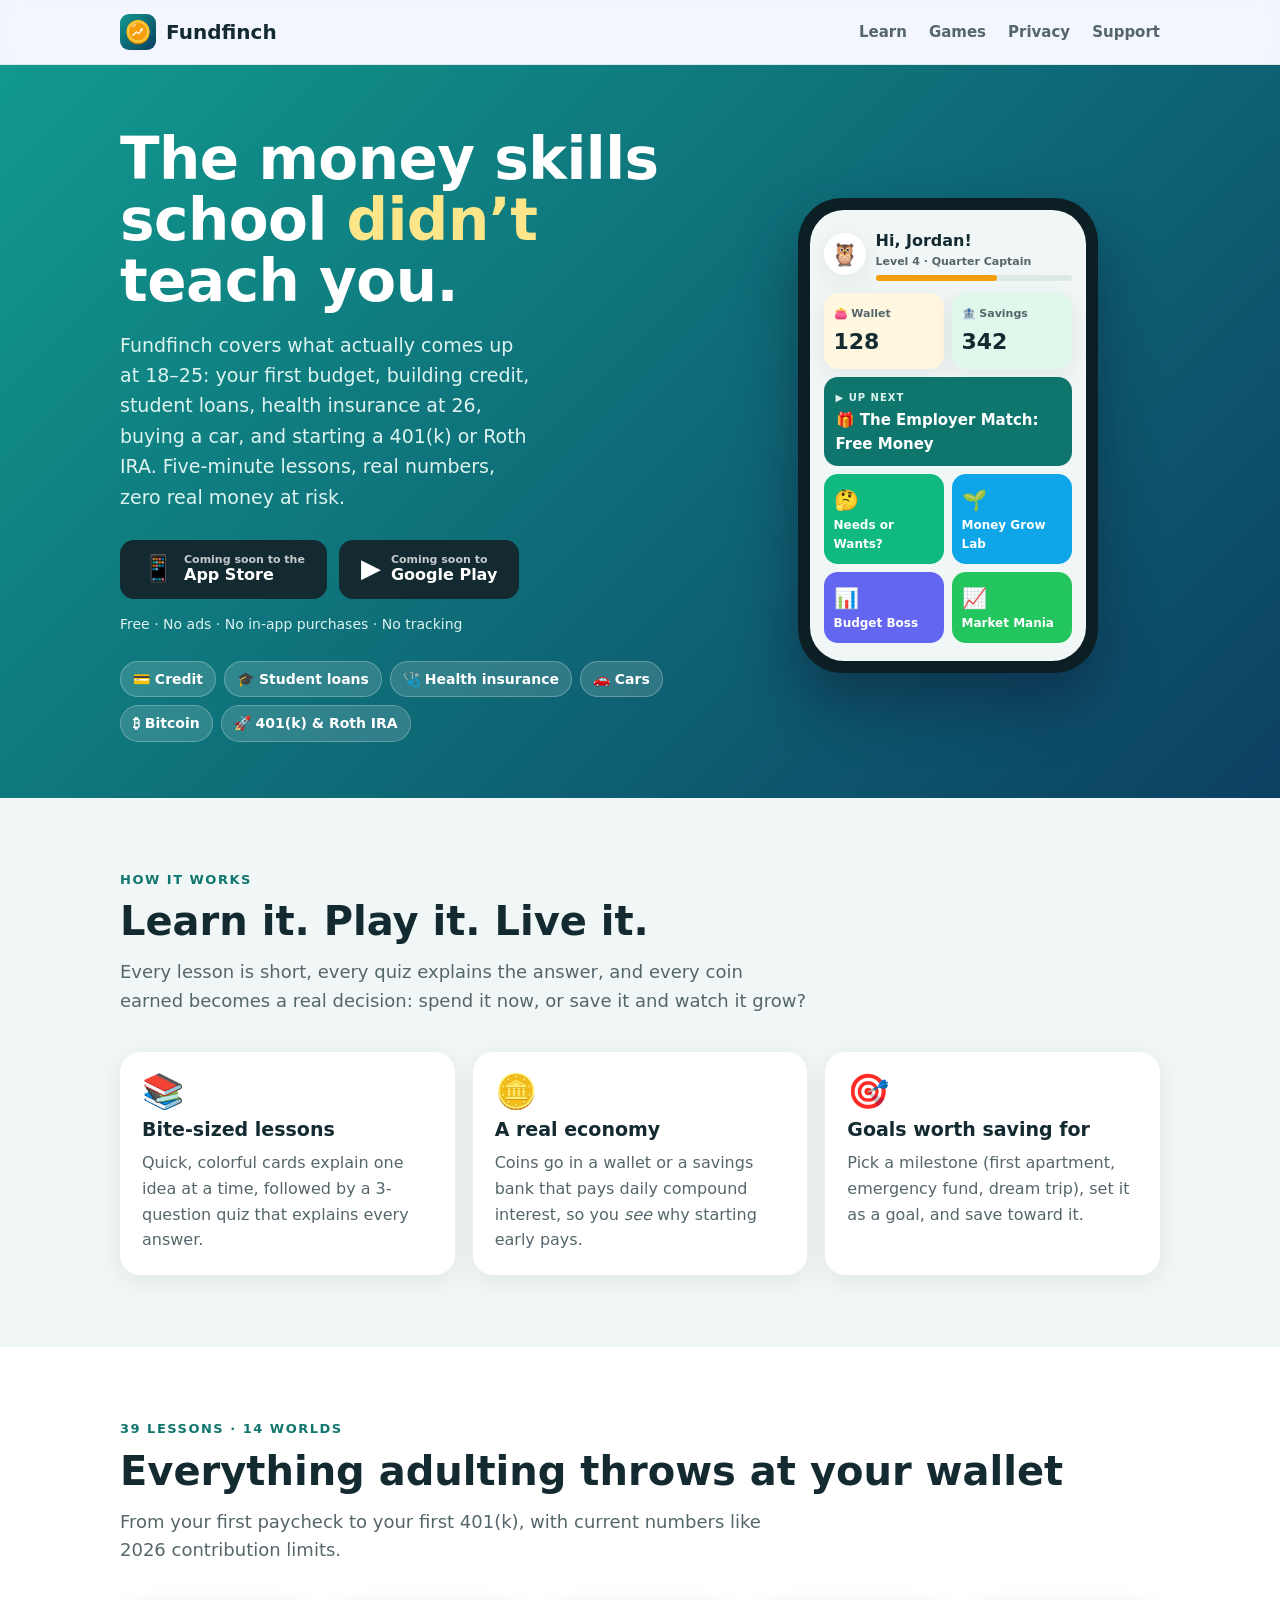
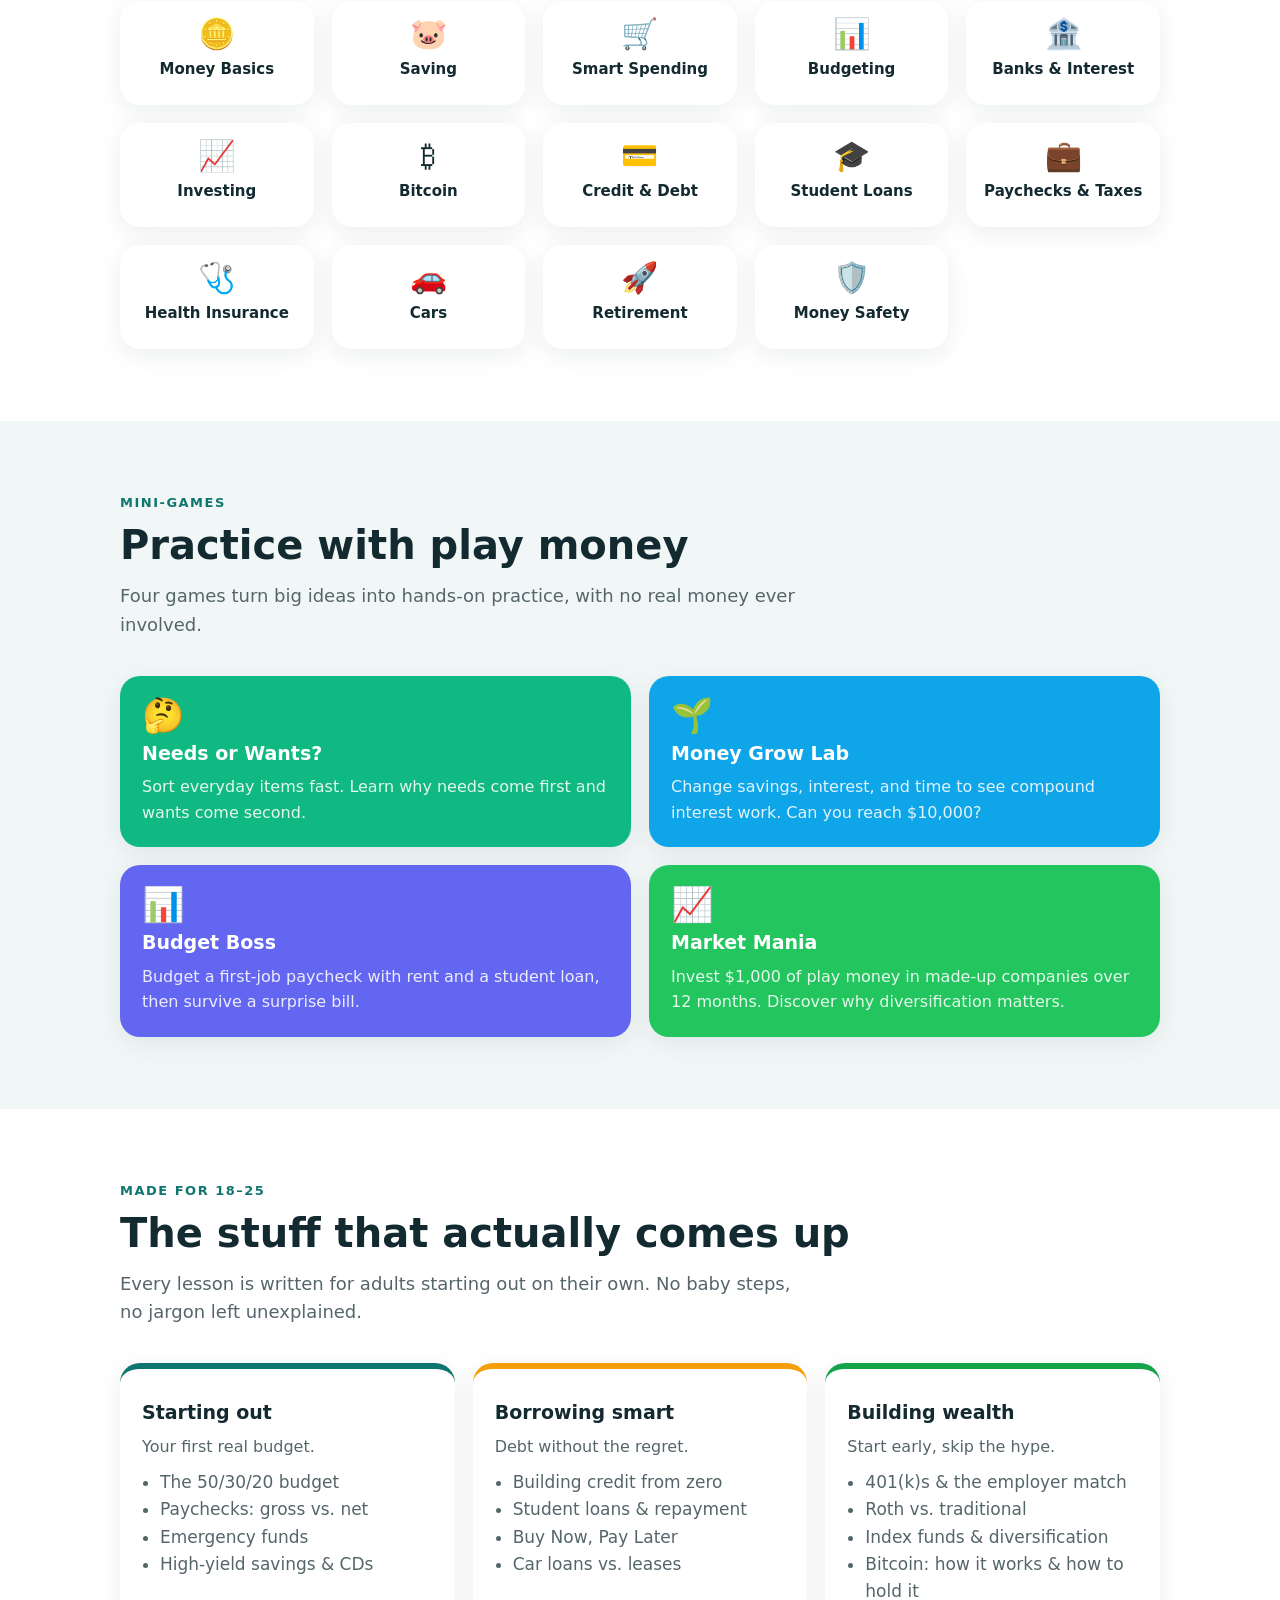
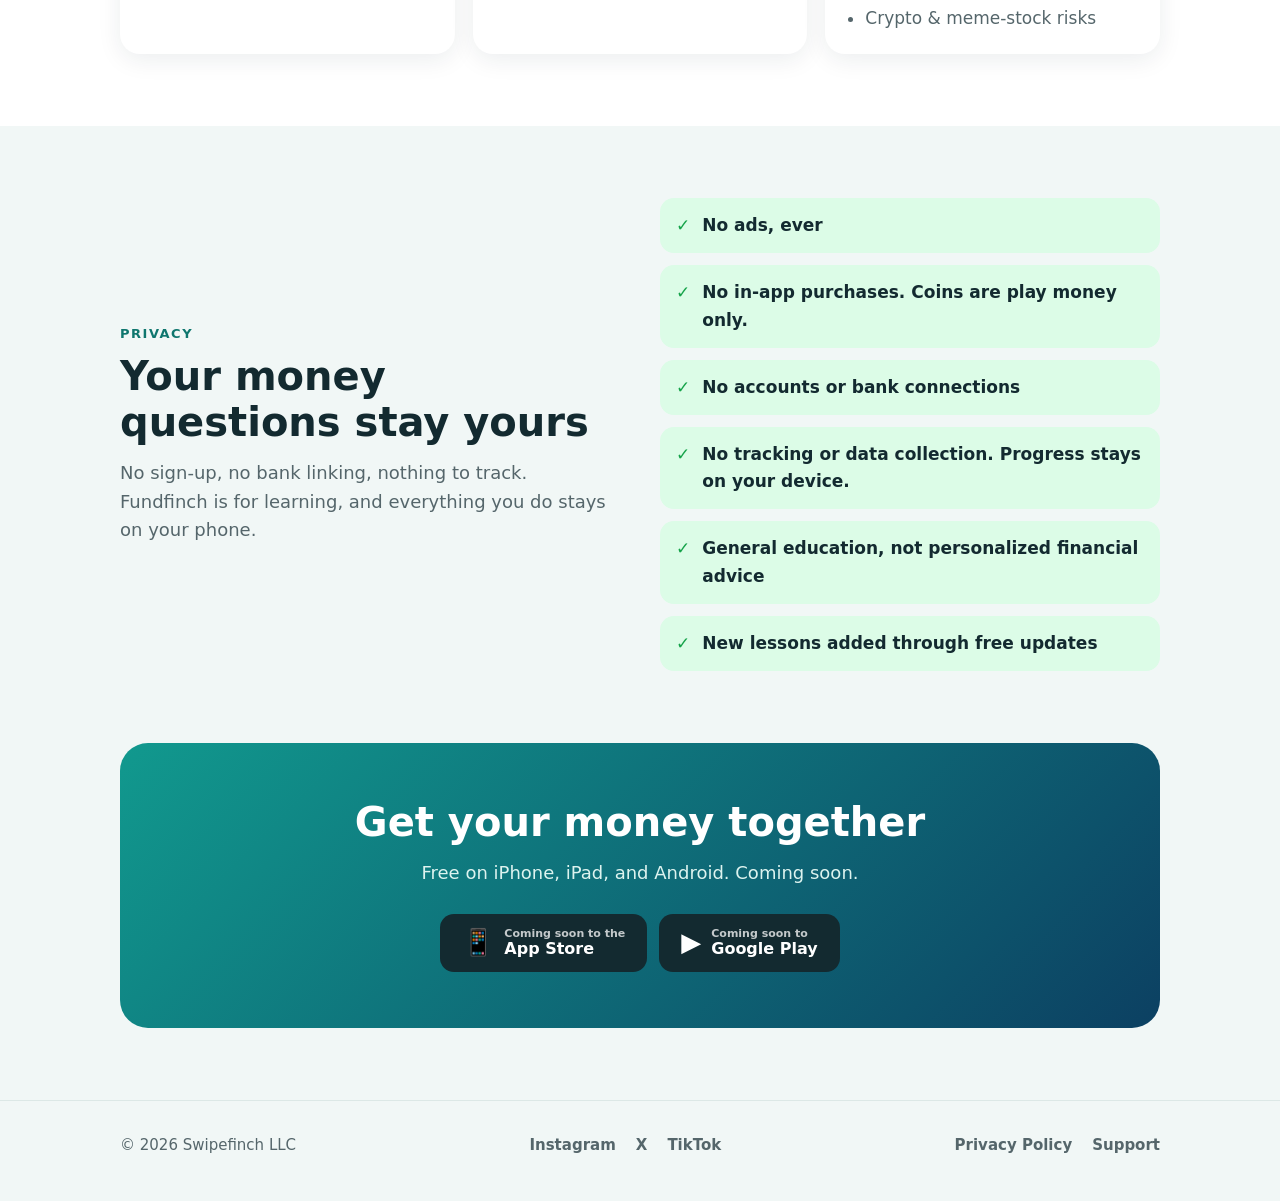
==== index.html @ 04ca9634 "Add social links and Swipefinch LLC copyright to footer Co-Authored-By: Claude Opus 5.5 <noreply@ant" ====
<!doctype html>
<html lang="en">
<head>
  <meta charset="utf-8">
  <meta name="viewport" content="width=device-width, initial-scale=1">
  <title>Fundfinch: Money Skills for Real Life</title>
  <meta name="description" content="Fundfinch teaches young adults 18–25 the money skills school skipped: budgeting, credit, student loans, health insurance, investing, and retirement. No ads, no tracking, no in-app purchases.">
  <meta property="og:title" content="Fundfinch: Money Skills for Real Life">
  <meta property="og:description" content="Quick lessons and games on credit, loans, investing and retirement for ages 18–25. No ads, no tracking.">
  <meta property="og:image" content="icon.png">
  <link rel="icon" href="favicon.png">
  <link rel="apple-touch-icon" href="icon.png">
  <link rel="stylesheet" href="style.css">
</head>
<body>

<header class="nav">
  <div class="wrap">
    <a class="brand" href="index.html"><img src="icon.png" alt="">Fundfinch</a>
    <nav class="nav-links">
      <a href="#learn" class="hide-sm">Learn</a>
      <a href="#games" class="hide-sm">Games</a>
      <a href="#privacy">Privacy</a>
      <a href="support.html">Support</a>
    </nav>
  </div>
</header>

<main>
  <div class="hero">
    <div class="wrap">
      <div>
        <h1>The money skills school <em>didn’t</em> teach you.</h1>
        <p class="lead">Fundfinch covers what actually comes up at 18–25: your first budget, building credit, student loans, health insurance at 26, buying a car, and starting a 401(k) or Roth IRA. Five-minute lessons, real numbers, zero real money at risk.</p>
        <div class="badges">
          <a class="btn btn-dark" aria-disabled="true"><span class="icon">📱</span><span><small>Coming soon to the</small>App Store</span></a>
          <a class="btn btn-dark" aria-disabled="true"><span class="icon">▶</span><span><small>Coming soon to</small>Google Play</span></a>
        </div>
        <p class="note">Free · No ads · No in-app purchases · No tracking</p>
        <div class="chips">
          <span class="chip">💳 Credit</span><span class="chip">🎓 Student loans</span><span class="chip">🩺 Health insurance</span><span class="chip">🚗 Cars</span><span class="chip">₿ Bitcoin</span><span class="chip">🚀 401(k) &amp; Roth IRA</span>
        </div>
      </div>

      <div class="phone" aria-label="Preview of the Fundfinch home screen">
        <div class="screen">
          <div class="s-head">
            <div class="s-ava">🦉</div>
            <div style="flex:1">
              <div class="s-name">Hi, Jordan!</div>
              <div class="s-level">Level 4 · Quarter Captain</div>
              <div class="s-bar"><i></i></div>
            </div>
          </div>
          <div class="s-row">
            <div class="s-tile" style="background:#FFF7E0"><span>👛 Wallet</span><b>128</b></div>
            <div class="s-tile" style="background:#E0F7EC"><span>🏦 Savings</span><b>342</b></div>
          </div>
          <div class="s-next"><small>▶ UP NEXT</small><b>🎁 The Employer Match: Free Money</b></div>
          <div class="s-row">
            <div class="s-game" style="background:#10B981"><span class="e">🤔</span>Needs or Wants?</div>
            <div class="s-game" style="background:#0EA5E9"><span class="e">🌱</span>Money Grow Lab</div>
          </div>
          <div class="s-row" style="margin:0">
            <div class="s-game" style="background:#6366F1"><span class="e">📊</span>Budget Boss</div>
            <div class="s-game" style="background:#22C55E"><span class="e">📈</span>Market Mania</div>
          </div>
        </div>
      </div>
    </div>
  </div>

  <section id="how">
    <div class="wrap">
      <p class="eyebrow">How it works</p>
      <h2>Learn it. Play it. Live it.</h2>
      <p class="section-lead">Every lesson is short, every quiz explains the answer, and every coin earned becomes a real decision: spend it now, or save it and watch it grow?</p>
      <div class="grid grid-3">
        <div class="card"><div class="e">📚</div><h3>Bite-sized lessons</h3><p>Quick, colorful cards explain one idea at a time, followed by a 3-question quiz that explains every answer.</p></div>
        <div class="card"><div class="e">🪙</div><h3>A real economy</h3><p>Coins go in a wallet or a savings bank that pays daily compound interest, so you <em>see</em> why starting early pays.</p></div>
        <div class="card"><div class="e">🎯</div><h3>Goals worth saving for</h3><p>Pick a milestone (first apartment, emergency fund, dream trip), set it as a goal, and save toward it.</p></div>
      </div>
    </div>
  </section>

  <section id="learn" class="alt">
    <div class="wrap">
      <p class="eyebrow">39 lessons · 14 worlds</p>
      <h2>Everything adulting throws at your wallet</h2>
      <p class="section-lead">From your first paycheck to your first 401(k), with current numbers like 2026 contribution limits.</p>
      <div class="grid grid-5">
        <div class="card world"><div class="e">🪙</div><h3>Money Basics</h3></div>
        <div class="card world"><div class="e">🐷</div><h3>Saving</h3></div>
        <div class="card world"><div class="e">🛒</div><h3>Smart Spending</h3></div>
        <div class="card world"><div class="e">📊</div><h3>Budgeting</h3></div>
        <div class="card world"><div class="e">🏦</div><h3>Banks &amp; Interest</h3></div>
        <div class="card world"><div class="e">📈</div><h3>Investing</h3></div>
        <div class="card world"><div class="e">₿</div><h3>Bitcoin</h3></div>
        <div class="card world"><div class="e">💳</div><h3>Credit &amp; Debt</h3></div>
        <div class="card world"><div class="e">🎓</div><h3>Student Loans</h3></div>
        <div class="card world"><div class="e">💼</div><h3>Paychecks &amp; Taxes</h3></div>
        <div class="card world"><div class="e">🩺</div><h3>Health Insurance</h3></div>
        <div class="card world"><div class="e">🚗</div><h3>Cars</h3></div>
        <div class="card world"><div class="e">🚀</div><h3>Retirement</h3></div>
        <div class="card world"><div class="e">🛡️</div><h3>Money Safety</h3></div>
      </div>
    </div>
  </section>

  <section id="games">
    <div class="wrap">
      <p class="eyebrow">Mini-games</p>
      <h2>Practice with play money</h2>
      <p class="section-lead">Four games turn big ideas into hands-on practice, with no real money ever involved.</p>
      <div class="grid grid-2">
        <div class="card game" style="background:#10B981"><div class="e">🤔</div><h3>Needs or Wants?</h3><p>Sort everyday items fast. Learn why needs come first and wants come second.</p></div>
        <div class="card game" style="background:#0EA5E9"><div class="e">🌱</div><h3>Money Grow Lab</h3><p>Change savings, interest, and time to see compound interest work. Can you reach $10,000?</p></div>
        <div class="card game" style="background:#6366F1"><div class="e">📊</div><h3>Budget Boss</h3><p>Budget a first-job paycheck with rent and a student loan, then survive a surprise bill.</p></div>
        <div class="card game" style="background:#22C55E"><div class="e">📈</div><h3>Market Mania</h3><p>Invest $1,000 of play money in made-up companies over 12 months. Discover why diversification matters.</p></div>
      </div>
    </div>
  </section>

  <section class="alt ages">
    <div class="wrap">
      <p class="eyebrow">Made for 18–25</p>
      <h2>The stuff that actually comes up</h2>
      <p class="section-lead">Every lesson is written for adults starting out on their own. No baby steps, no jargon left unexplained.</p>
      <div class="grid grid-3">
        <div class="card"><h3>Starting out</h3><p>Your first real budget.</p><ul><li>The 50/30/20 budget</li><li>Paychecks: gross vs. net</li><li>Emergency funds</li><li>High-yield savings &amp; CDs</li></ul></div>
        <div class="card"><h3>Borrowing smart</h3><p>Debt without the regret.</p><ul><li>Building credit from zero</li><li>Student loans &amp; repayment</li><li>Buy Now, Pay Later</li><li>Car loans vs. leases</li></ul></div>
        <div class="card"><h3>Building wealth</h3><p>Start early, skip the hype.</p><ul><li>401(k)s &amp; the employer match</li><li>Roth vs. traditional</li><li>Index funds &amp; diversification</li><li>Bitcoin: how it works &amp; how to hold it</li><li>Crypto &amp; meme-stock risks</li></ul></div>
      </div>
    </div>
  </section>

  <section id="privacy">
    <div class="wrap parents">
      <div>
        <p class="eyebrow">Privacy</p>
        <h2>Your money questions stay yours</h2>
        <p class="section-lead" style="margin-bottom:0">No sign-up, no bank linking, nothing to track. Fundfinch is for learning, and everything you do stays on your phone.</p>
      </div>
      <ul class="checks">
        <li>No ads, ever</li>
        <li>No in-app purchases. Coins are play money only.</li>
        <li>No accounts or bank connections</li>
        <li>No tracking or data collection. Progress stays on your device.</li>
        <li>General education, not personalized financial advice</li>
        <li>New lessons added through free updates</li>
      </ul>
    </div>
  </section>

  <section style="padding-top:0">
    <div class="wrap">
      <div class="cta">
        <h2>Get your money together</h2>
        <p>Free on iPhone, iPad, and Android. Coming soon.</p>
        <div class="badges">
          <a class="btn btn-dark" aria-disabled="true"><span class="icon">📱</span><span><small>Coming soon to the</small>App Store</span></a>
          <a class="btn btn-dark" aria-disabled="true"><span class="icon">▶</span><span><small>Coming soon to</small>Google Play</span></a>
        </div>
      </div>
    </div>
  </section>
</main>

<footer>
  <div class="wrap">
    <span>© 2026 Swipefinch LLC</span>
    <nav class="social" aria-label="Fundfinch on social media"><a href="https://instagram.com/fundfinch" rel="noopener">Instagram</a><a href="https://x.com/fundfinch" rel="noopener">X</a><a href="https://www.tiktok.com/@fundfinch" rel="noopener">TikTok</a></nav>
    <nav><a href="privacy.html">Privacy Policy</a><a href="support.html">Support</a></nav>
  </div>
</footer>

</body>
</html>
---- style.css ----
:root {
  --bg: #F1F7F6;
  --card: #FFFFFF;
  --ink: #132A30;
  --sub: #55666B;
  --line: #DCE8E6;
  --primary: #0F766E;
  --primary-dark: #115E59;
  --gold: #F59E0B;
  --gold-soft: #FEF3C7;
  --green: #16A34A;
  --green-soft: #DCFCE7;
  --radius: 20px;
  --shadow: 0 6px 24px rgba(19, 42, 48, 0.08);
}

* { box-sizing: border-box; }

html { scroll-behavior: smooth; }

body {
  margin: 0;
  font-family: ui-rounded, system-ui, -apple-system, "Segoe UI", Roboto, sans-serif;
  color: var(--ink);
  background: var(--bg);
  line-height: 1.6;
  font-size: 17px;
}

a { color: var(--primary-dark); }

img { max-width: 100%; display: block; }

.wrap { max-width: 1080px; margin: 0 auto; padding: 0 20px; }

/* ── Nav ── */
.nav { position: sticky; top: 0; z-index: 10; background: rgba(243, 245, 255, 0.9); backdrop-filter: blur(10px); border-bottom: 1px solid var(--line); }
.nav .wrap { display: flex; align-items: center; justify-content: space-between; height: 64px; }
.brand { display: flex; align-items: center; gap: 10px; font-weight: 900; font-size: 20px; color: var(--ink); text-decoration: none; }
.brand img { width: 36px; height: 36px; border-radius: 9px; }
.nav-links { display: flex; gap: 22px; }
.nav-links a { color: var(--sub); font-weight: 800; text-decoration: none; font-size: 15px; }
.nav-links a:hover { color: var(--primary-dark); }

/* ── Buttons ── */
.btn { display: inline-flex; align-items: center; gap: 10px; padding: 14px 22px; border-radius: 14px; font-weight: 900; text-decoration: none; font-size: 16px; border: 0; }
.btn-dark { background: var(--ink); color: #fff; }
.btn-dark small { display: block; font-size: 11px; font-weight: 700; opacity: 0.75; line-height: 1.1; }
.btn-dark span { line-height: 1.15; text-align: left; }
.btn-dark .icon { font-size: 26px; }
.btn[aria-disabled="true"] { cursor: default; }

/* ── Hero ── */
.hero { padding: 64px 0 56px; background: linear-gradient(135deg, #11998E 0%, #0C4062 100%); color: #fff; }
.hero .wrap { display: grid; grid-template-columns: 1.15fr 0.85fr; gap: 40px; align-items: center; }
.hero h1 { font-size: clamp(36px, 5.5vw, 58px); line-height: 1.05; margin: 0 0 18px; font-weight: 900; letter-spacing: -0.5px; }
.hero h1 em { font-style: normal; color: #FDE68A; }
.hero p.lead { font-size: 19px; color: #DDF3EF; margin: 0 0 28px; max-width: 34ch; }
.badges { display: flex; flex-wrap: wrap; gap: 12px; }
.hero .note { margin-top: 14px; font-size: 14px; color: #DDF3EF; }
.chips { display: flex; flex-wrap: wrap; gap: 8px; margin-top: 26px; }
.chip { background: rgba(255, 255, 255, 0.14); border: 1px solid rgba(255, 255, 255, 0.25); padding: 6px 12px; border-radius: 999px; font-size: 14px; font-weight: 800; }

/* ── Phone mockup ── */
.phone { width: 300px; margin: 0 auto; background: #0B1F24; border-radius: 44px; padding: 12px; box-shadow: 0 30px 60px rgba(15, 19, 48, 0.45); }
.screen { background: var(--bg); border-radius: 34px; padding: 18px 14px; color: var(--ink); font-size: 13px; overflow: hidden; }
.s-head { display: flex; align-items: center; gap: 10px; margin-bottom: 12px; }
.s-ava { width: 42px; height: 42px; border-radius: 50%; background: #fff; display: grid; place-items: center; font-size: 22px; box-shadow: var(--shadow); }
.s-name { font-weight: 900; font-size: 16px; }
.s-level { color: var(--sub); font-weight: 700; font-size: 11px; }
.s-bar { height: 6px; background: var(--line); border-radius: 3px; margin-top: 4px; }
.s-bar > i { display: block; height: 100%; width: 62%; background: var(--gold); border-radius: 3px; }
.s-row { display: grid; grid-template-columns: 1fr 1fr; gap: 8px; margin-bottom: 8px; }
.s-tile { border-radius: 14px; padding: 10px; box-shadow: var(--shadow); }
.s-tile b { display: block; font-size: 22px; font-weight: 900; }
.s-tile span { color: var(--sub); font-weight: 800; font-size: 11px; }
.s-next { background: var(--primary); color: #fff; border-radius: 14px; padding: 10px 12px; margin-bottom: 8px; }
.s-next small { color: #DDF3EF; font-weight: 900; letter-spacing: 1px; font-size: 10px; }
.s-next b { display: block; font-size: 15px; }
.s-game { border-radius: 14px; padding: 10px; color: #fff; font-weight: 900; min-height: 64px; display: flex; flex-direction: column; justify-content: space-between; font-size: 12px; }
.s-game .e { font-size: 20px; }

/* ── Sections ── */
section { padding: 72px 0; }
.eyebrow { color: var(--primary); font-weight: 900; letter-spacing: 1.5px; font-size: 13px; text-transform: uppercase; margin: 0 0 8px; }
h2 { font-size: clamp(28px, 4vw, 40px); line-height: 1.15; margin: 0 0 14px; font-weight: 900; }
.section-lead { color: var(--sub); font-size: 18px; max-width: 60ch; margin: 0 0 36px; }

.grid { display: grid; gap: 18px; }
.grid-3 { grid-template-columns: repeat(3, 1fr); }
.grid-2 { grid-template-columns: repeat(2, 1fr); }
.grid-5 { grid-template-columns: repeat(5, 1fr); }

.card { background: var(--card); border-radius: var(--radius); padding: 22px; box-shadow: var(--shadow); }
.card h3 { margin: 6px 0 6px; font-size: 19px; font-weight: 900; }
.card p { margin: 0; color: var(--sub); font-size: 16px; }
.card .e { font-size: 34px; line-height: 1; }

.world { text-align: center; padding: 18px 12px; }
.world .e { font-size: 30px; }
.world h3 { font-size: 15px; margin-top: 8px; }

.game { color: #fff; }
.game p { color: rgba(255, 255, 255, 0.88); }

.ages .card { border-top: 6px solid var(--primary); }
.ages .card:nth-child(2) { border-top-color: var(--gold); }
.ages .card:nth-child(3) { border-top-color: var(--green); }
.ages ul { margin: 10px 0 0; padding-left: 18px; color: var(--sub); }

.alt { background: #fff; }

.parents { display: grid; grid-template-columns: 1fr 1fr; gap: 40px; align-items: center; }
.checks { list-style: none; padding: 0; margin: 0; display: grid; gap: 12px; }
.checks li { display: flex; gap: 12px; align-items: flex-start; background: var(--green-soft); border-radius: 14px; padding: 14px 16px; font-weight: 700; }
.checks li::before { content: "✓"; color: var(--green); font-weight: 900; }

.cta { text-align: center; background: linear-gradient(135deg, #11998E 0%, #0C4062 100%); color: #fff; border-radius: 28px; padding: 56px 24px; }
.cta p { color: #DDF3EF; font-size: 18px; margin: 0 0 26px; }
.cta .badges { justify-content: center; }

/* ── Doc pages (privacy, support) ── */
.doc { max-width: 760px; margin: 0 auto; padding: 56px 20px 72px; }
.doc h1 { font-size: clamp(32px, 5vw, 44px); margin: 0 0 6px; font-weight: 900; line-height: 1.1; }
.doc .updated { color: var(--sub); margin: 0 0 32px; }
.doc h2 { font-size: 22px; margin: 36px 0 10px; }
.doc p, .doc li { color: #2C4A50; }
.doc ul { padding-left: 22px; }
.callout { background: var(--gold-soft); border-radius: 16px; padding: 18px 20px; font-weight: 700; }

details { background: #fff; border-radius: 16px; padding: 16px 20px; box-shadow: var(--shadow); margin-bottom: 12px; }
details summary { font-weight: 900; cursor: pointer; font-size: 17px; }
details p { margin: 10px 0 0; }

/* ── Footer ── */
footer { border-top: 1px solid var(--line); padding: 32px 0 44px; color: var(--sub); font-size: 15px; }
footer .wrap { display: flex; flex-wrap: wrap; gap: 16px; justify-content: space-between; align-items: center; }
footer nav { display: flex; gap: 20px; }
footer a { color: var(--sub); font-weight: 800; text-decoration: none; }
footer a:hover { color: var(--primary-dark); }
@media (max-width: 600px) { footer .wrap { flex-direction: column; align-items: flex-start; } }

/* ── Responsive ── */
@media (max-width: 900px) {
  .hero .wrap, .parents { grid-template-columns: 1fr; }
  .grid-5 { grid-template-columns: repeat(3, 1fr); }
  .grid-3 { grid-template-columns: 1fr 1fr; }
}
@media (max-width: 620px) {
  body { font-size: 16px; }
  .nav-links { gap: 14px; }
  .nav-links .hide-sm { display: none; }
  .hero { padding: 44px 0; }
  section { padding: 52px 0; }
  .grid-3, .grid-2 { grid-template-columns: 1fr; }
  .grid-5 { grid-template-columns: 1fr 1fr; }
  .phone { width: 270px; }
}
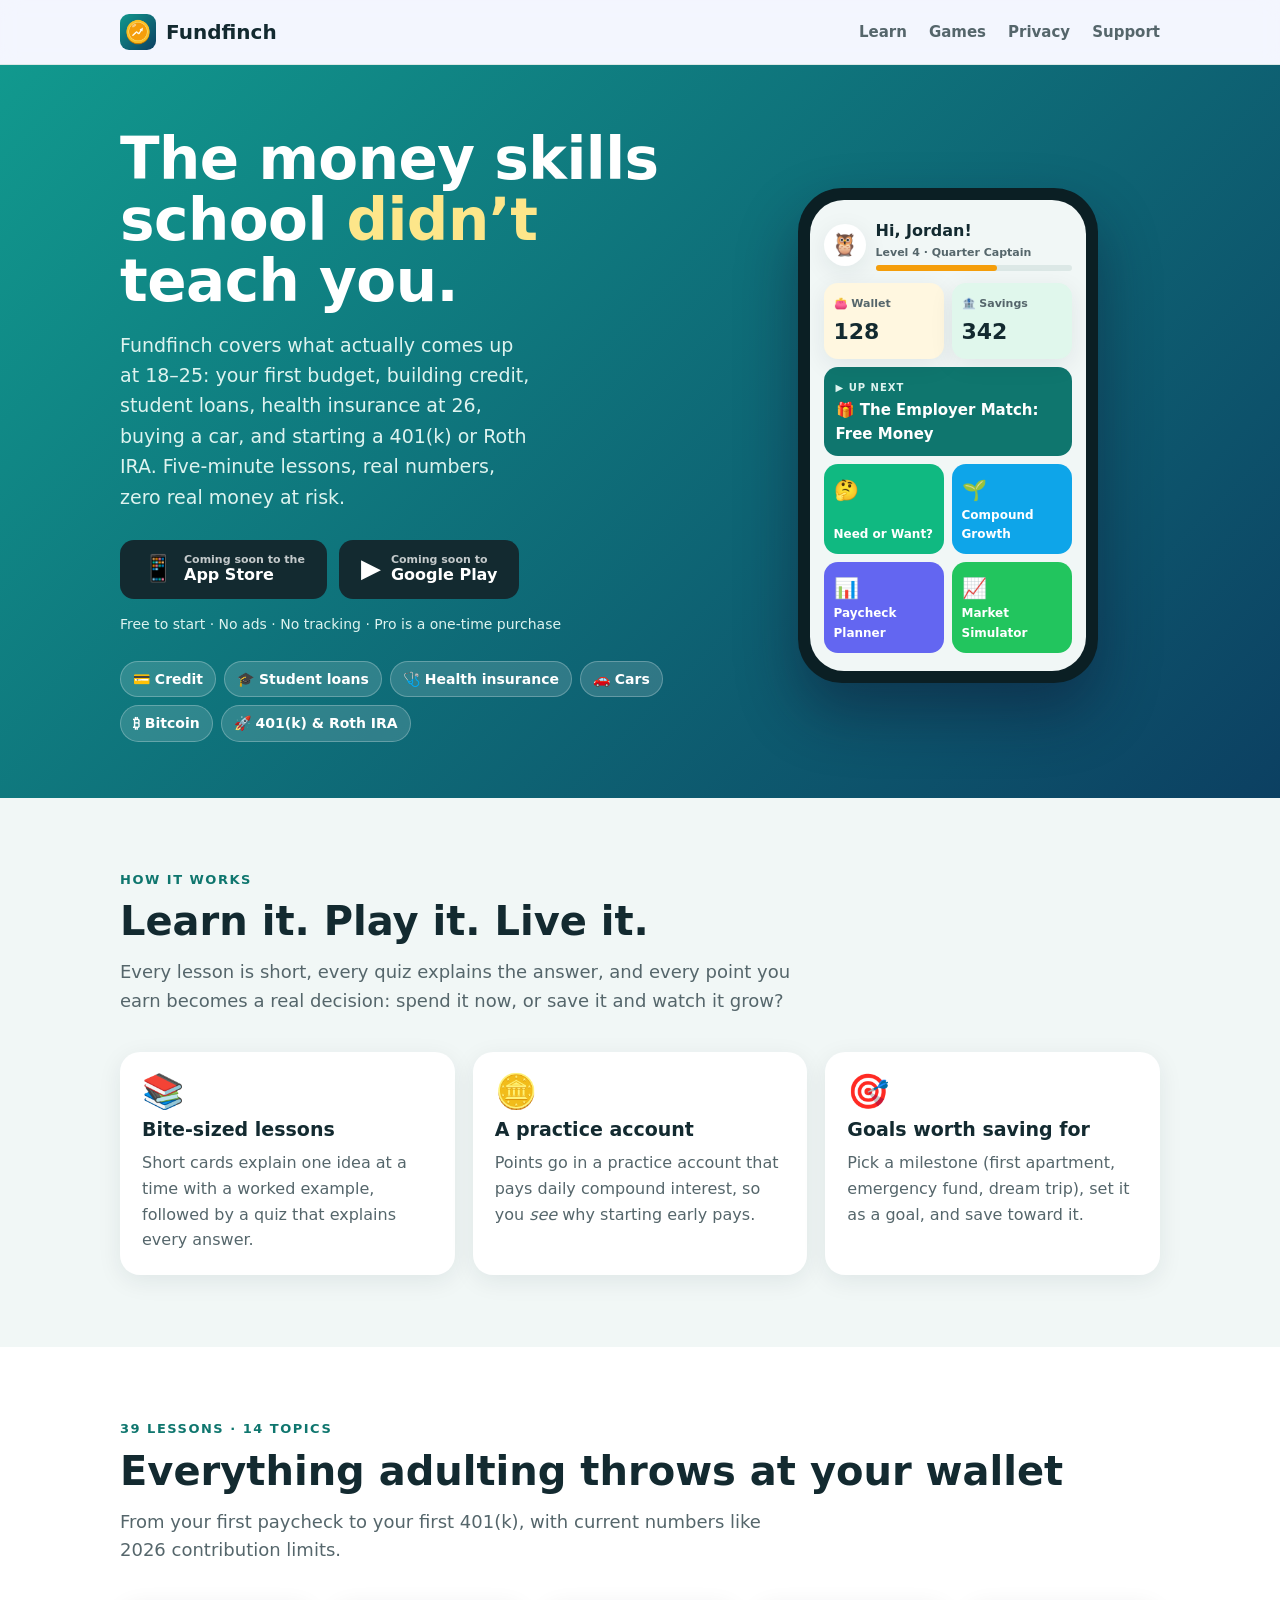
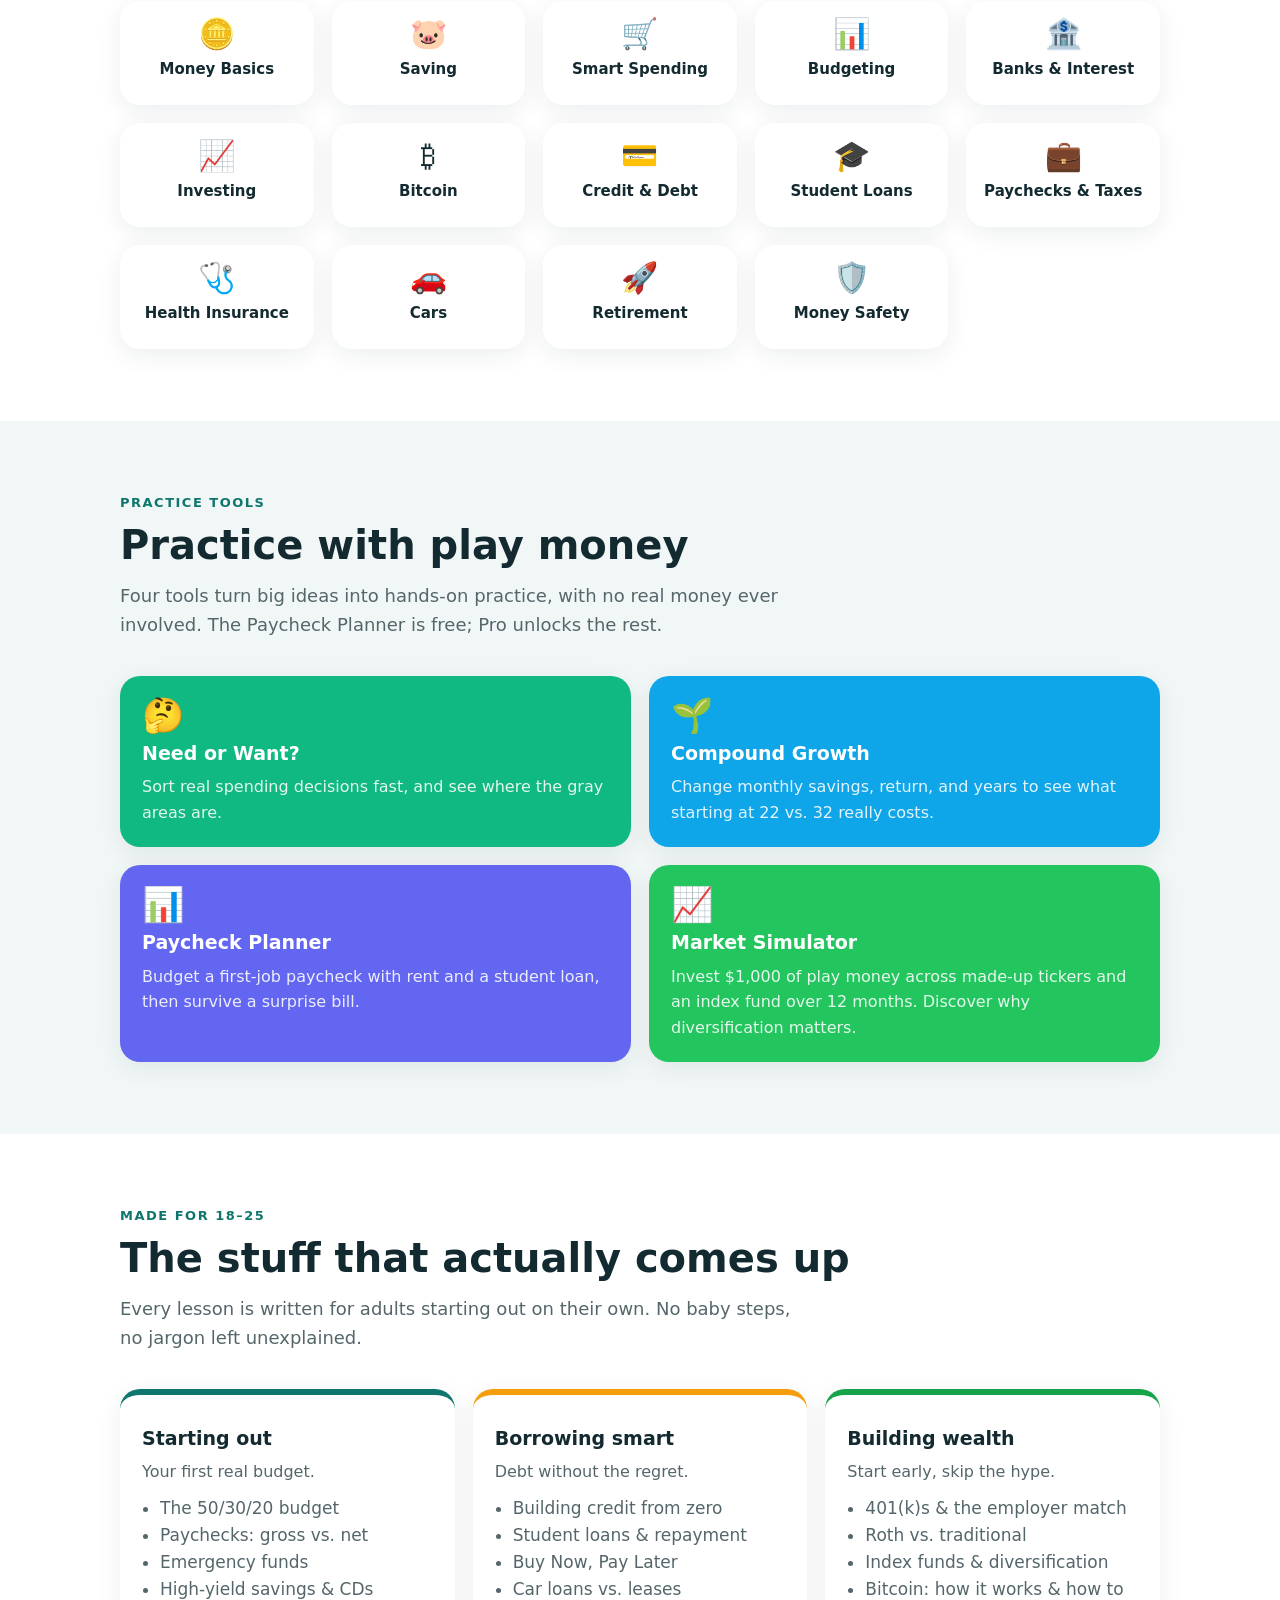
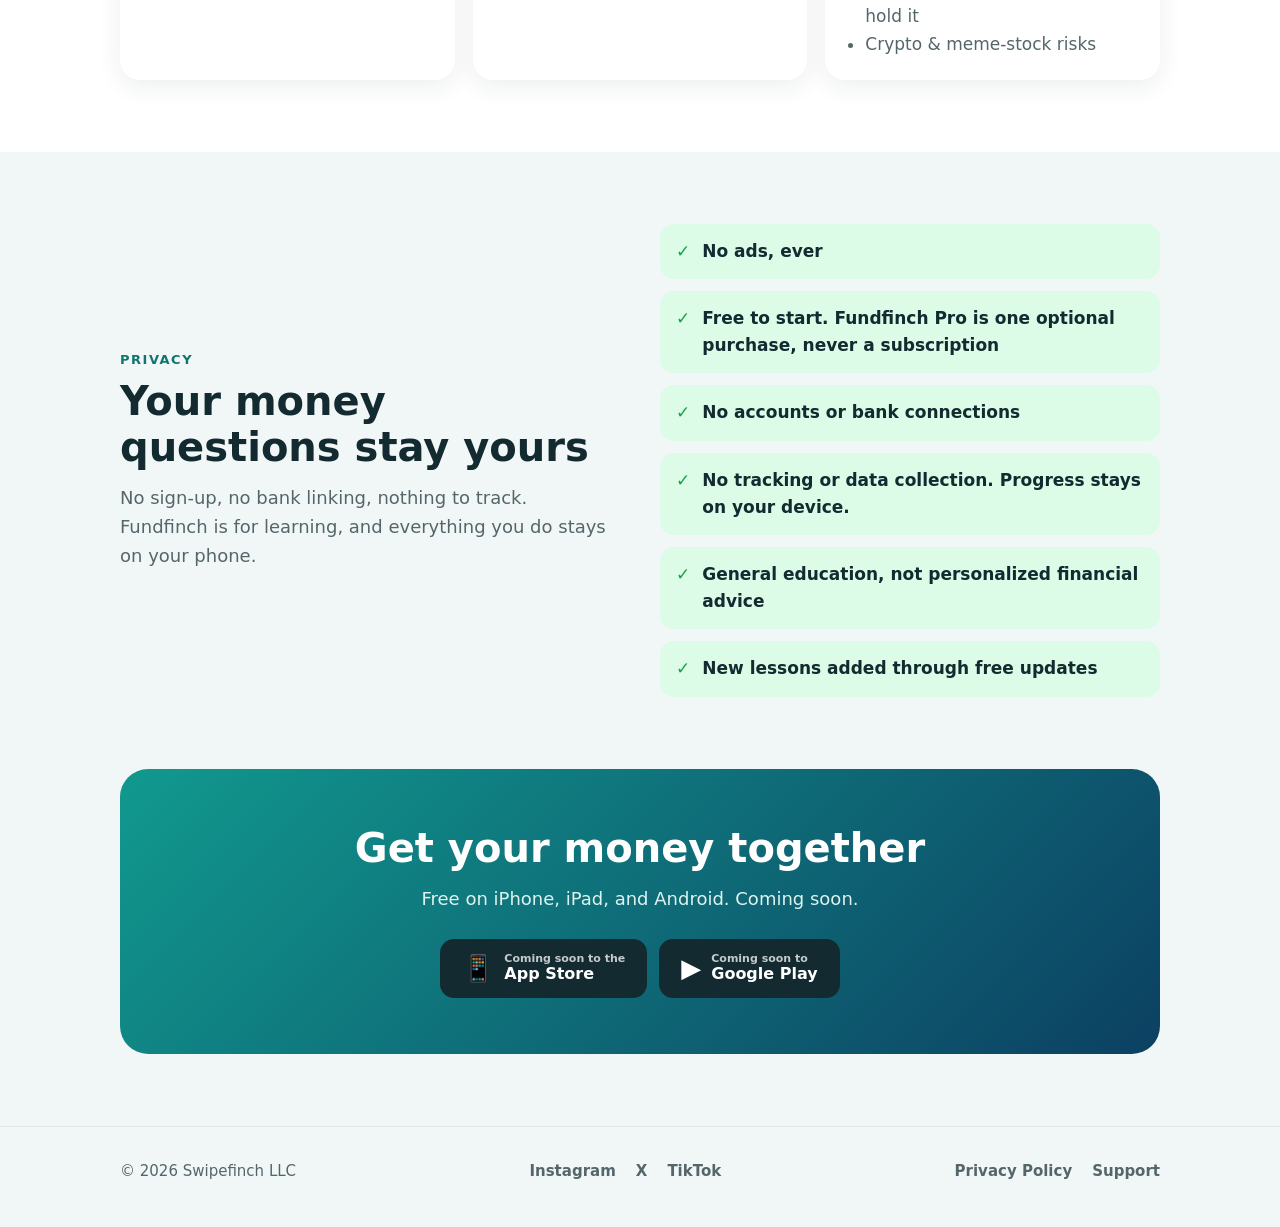
==== commit 10c30911: "Describe free tier and one-time unlock; update privacy and FAQ Co-Authored-By: Claude Opus 5.5 <nore" ====
--- a/index.html
+++ b/index.html
@@ -4,7 +4,7 @@
   <meta charset="utf-8">
   <meta name="viewport" content="width=device-width, initial-scale=1">
   <title>Fundfinch: Money Skills for Real Life</title>
-  <meta name="description" content="Fundfinch teaches young adults 18–25 the money skills school skipped: budgeting, credit, student loans, health insurance, investing, and retirement. No ads, no tracking, no in-app purchases.">
+  <meta name="description" content="Fundfinch teaches young adults 18–25 the money skills school skipped: budgeting, credit, student loans, health insurance, investing, and retirement. Free to start, no ads, no tracking.">
   <meta property="og:title" content="Fundfinch: Money Skills for Real Life">
   <meta property="og:description" content="Quick lessons and games on credit, loans, investing and retirement for ages 18–25. No ads, no tracking.">
   <meta property="og:image" content="icon.png">
@@ -36,7 +36,7 @@
           <a class="btn btn-dark" aria-disabled="true"><span class="icon">📱</span><span><small>Coming soon to the</small>App Store</span></a>
           <a class="btn btn-dark" aria-disabled="true"><span class="icon">▶</span><span><small>Coming soon to</small>Google Play</span></a>
         </div>
-        <p class="note">Free · No ads · No in-app purchases · No tracking</p>
+        <p class="note">Free to start · No ads · No tracking · Pro is a one-time purchase</p>
         <div class="chips">
           <span class="chip">💳 Credit</span><span class="chip">🎓 Student loans</span><span class="chip">🩺 Health insurance</span><span class="chip">🚗 Cars</span><span class="chip">₿ Bitcoin</span><span class="chip">🚀 401(k) &amp; Roth IRA</span>
         </div>
@@ -58,12 +58,12 @@
           </div>
           <div class="s-next"><small>▶ UP NEXT</small><b>🎁 The Employer Match: Free Money</b></div>
           <div class="s-row">
-            <div class="s-game" style="background:#10B981"><span class="e">🤔</span>Needs or Wants?</div>
-            <div class="s-game" style="background:#0EA5E9"><span class="e">🌱</span>Money Grow Lab</div>
+            <div class="s-game" style="background:#10B981"><span class="e">🤔</span>Need or Want?</div>
+            <div class="s-game" style="background:#0EA5E9"><span class="e">🌱</span>Compound Growth</div>
           </div>
           <div class="s-row" style="margin:0">
-            <div class="s-game" style="background:#6366F1"><span class="e">📊</span>Budget Boss</div>
-            <div class="s-game" style="background:#22C55E"><span class="e">📈</span>Market Mania</div>
+            <div class="s-game" style="background:#6366F1"><span class="e">📊</span>Paycheck Planner</div>
+            <div class="s-game" style="background:#22C55E"><span class="e">📈</span>Market Simulator</div>
           </div>
         </div>
       </div>
@@ -74,10 +74,10 @@
     <div class="wrap">
       <p class="eyebrow">How it works</p>
       <h2>Learn it. Play it. Live it.</h2>
-      <p class="section-lead">Every lesson is short, every quiz explains the answer, and every coin earned becomes a real decision: spend it now, or save it and watch it grow?</p>
+      <p class="section-lead">Every lesson is short, every quiz explains the answer, and every point you earn becomes a real decision: spend it now, or save it and watch it grow?</p>
       <div class="grid grid-3">
-        <div class="card"><div class="e">📚</div><h3>Bite-sized lessons</h3><p>Quick, colorful cards explain one idea at a time, followed by a 3-question quiz that explains every answer.</p></div>
-        <div class="card"><div class="e">🪙</div><h3>A real economy</h3><p>Coins go in a wallet or a savings bank that pays daily compound interest, so you <em>see</em> why starting early pays.</p></div>
+        <div class="card"><div class="e">📚</div><h3>Bite-sized lessons</h3><p>Short cards explain one idea at a time with a worked example, followed by a quiz that explains every answer.</p></div>
+        <div class="card"><div class="e">🪙</div><h3>A practice account</h3><p>Points go in a practice account that pays daily compound interest, so you <em>see</em> why starting early pays.</p></div>
         <div class="card"><div class="e">🎯</div><h3>Goals worth saving for</h3><p>Pick a milestone (first apartment, emergency fund, dream trip), set it as a goal, and save toward it.</p></div>
       </div>
     </div>
@@ -85,7 +85,7 @@
 
   <section id="learn" class="alt">
     <div class="wrap">
-      <p class="eyebrow">39 lessons · 14 worlds</p>
+      <p class="eyebrow">39 lessons · 14 topics</p>
       <h2>Everything adulting throws at your wallet</h2>
       <p class="section-lead">From your first paycheck to your first 401(k), with current numbers like 2026 contribution limits.</p>
       <div class="grid grid-5">
@@ -109,14 +109,14 @@
 
   <section id="games">
     <div class="wrap">
-      <p class="eyebrow">Mini-games</p>
+      <p class="eyebrow">Practice tools</p>
       <h2>Practice with play money</h2>
-      <p class="section-lead">Four games turn big ideas into hands-on practice, with no real money ever involved.</p>
+      <p class="section-lead">Four tools turn big ideas into hands-on practice, with no real money ever involved. The Paycheck Planner is free; Pro unlocks the rest.</p>
       <div class="grid grid-2">
-        <div class="card game" style="background:#10B981"><div class="e">🤔</div><h3>Needs or Wants?</h3><p>Sort everyday items fast. Learn why needs come first and wants come second.</p></div>
-        <div class="card game" style="background:#0EA5E9"><div class="e">🌱</div><h3>Money Grow Lab</h3><p>Change savings, interest, and time to see compound interest work. Can you reach $10,000?</p></div>
-        <div class="card game" style="background:#6366F1"><div class="e">📊</div><h3>Budget Boss</h3><p>Budget a first-job paycheck with rent and a student loan, then survive a surprise bill.</p></div>
-        <div class="card game" style="background:#22C55E"><div class="e">📈</div><h3>Market Mania</h3><p>Invest $1,000 of play money in made-up companies over 12 months. Discover why diversification matters.</p></div>
+        <div class="card game" style="background:#10B981"><div class="e">🤔</div><h3>Need or Want?</h3><p>Sort real spending decisions fast, and see where the gray areas are.</p></div>
+        <div class="card game" style="background:#0EA5E9"><div class="e">🌱</div><h3>Compound Growth</h3><p>Change monthly savings, return, and years to see what starting at 22 vs. 32 really costs.</p></div>
+        <div class="card game" style="background:#6366F1"><div class="e">📊</div><h3>Paycheck Planner</h3><p>Budget a first-job paycheck with rent and a student loan, then survive a surprise bill.</p></div>
+        <div class="card game" style="background:#22C55E"><div class="e">📈</div><h3>Market Simulator</h3><p>Invest $1,000 of play money across made-up tickers and an index fund over 12 months. Discover why diversification matters.</p></div>
       </div>
     </div>
   </section>
@@ -143,7 +143,7 @@
       </div>
       <ul class="checks">
         <li>No ads, ever</li>
-        <li>No in-app purchases. Coins are play money only.</li>
+        <li>Free to start. Fundfinch Pro is one optional purchase, never a subscription</li>
         <li>No accounts or bank connections</li>
         <li>No tracking or data collection. Progress stays on your device.</li>
         <li>General education, not personalized financial advice</li>
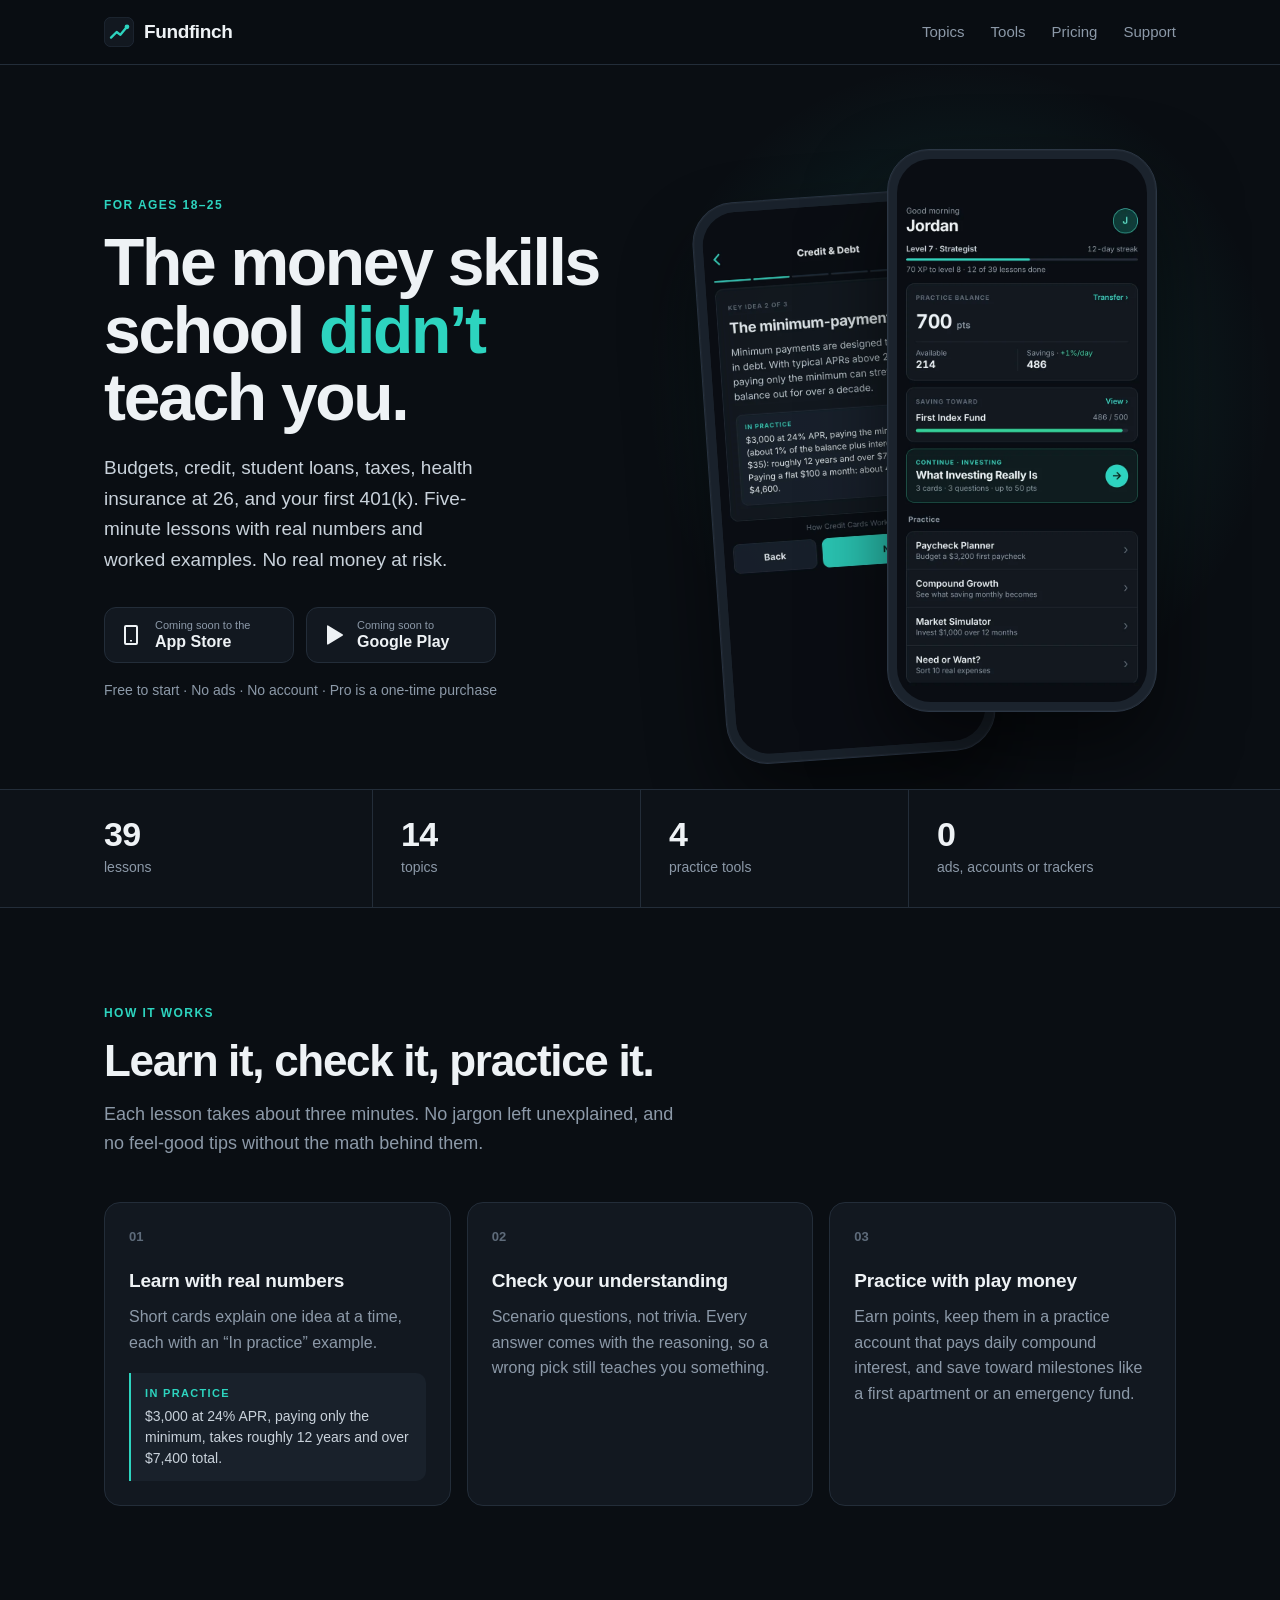
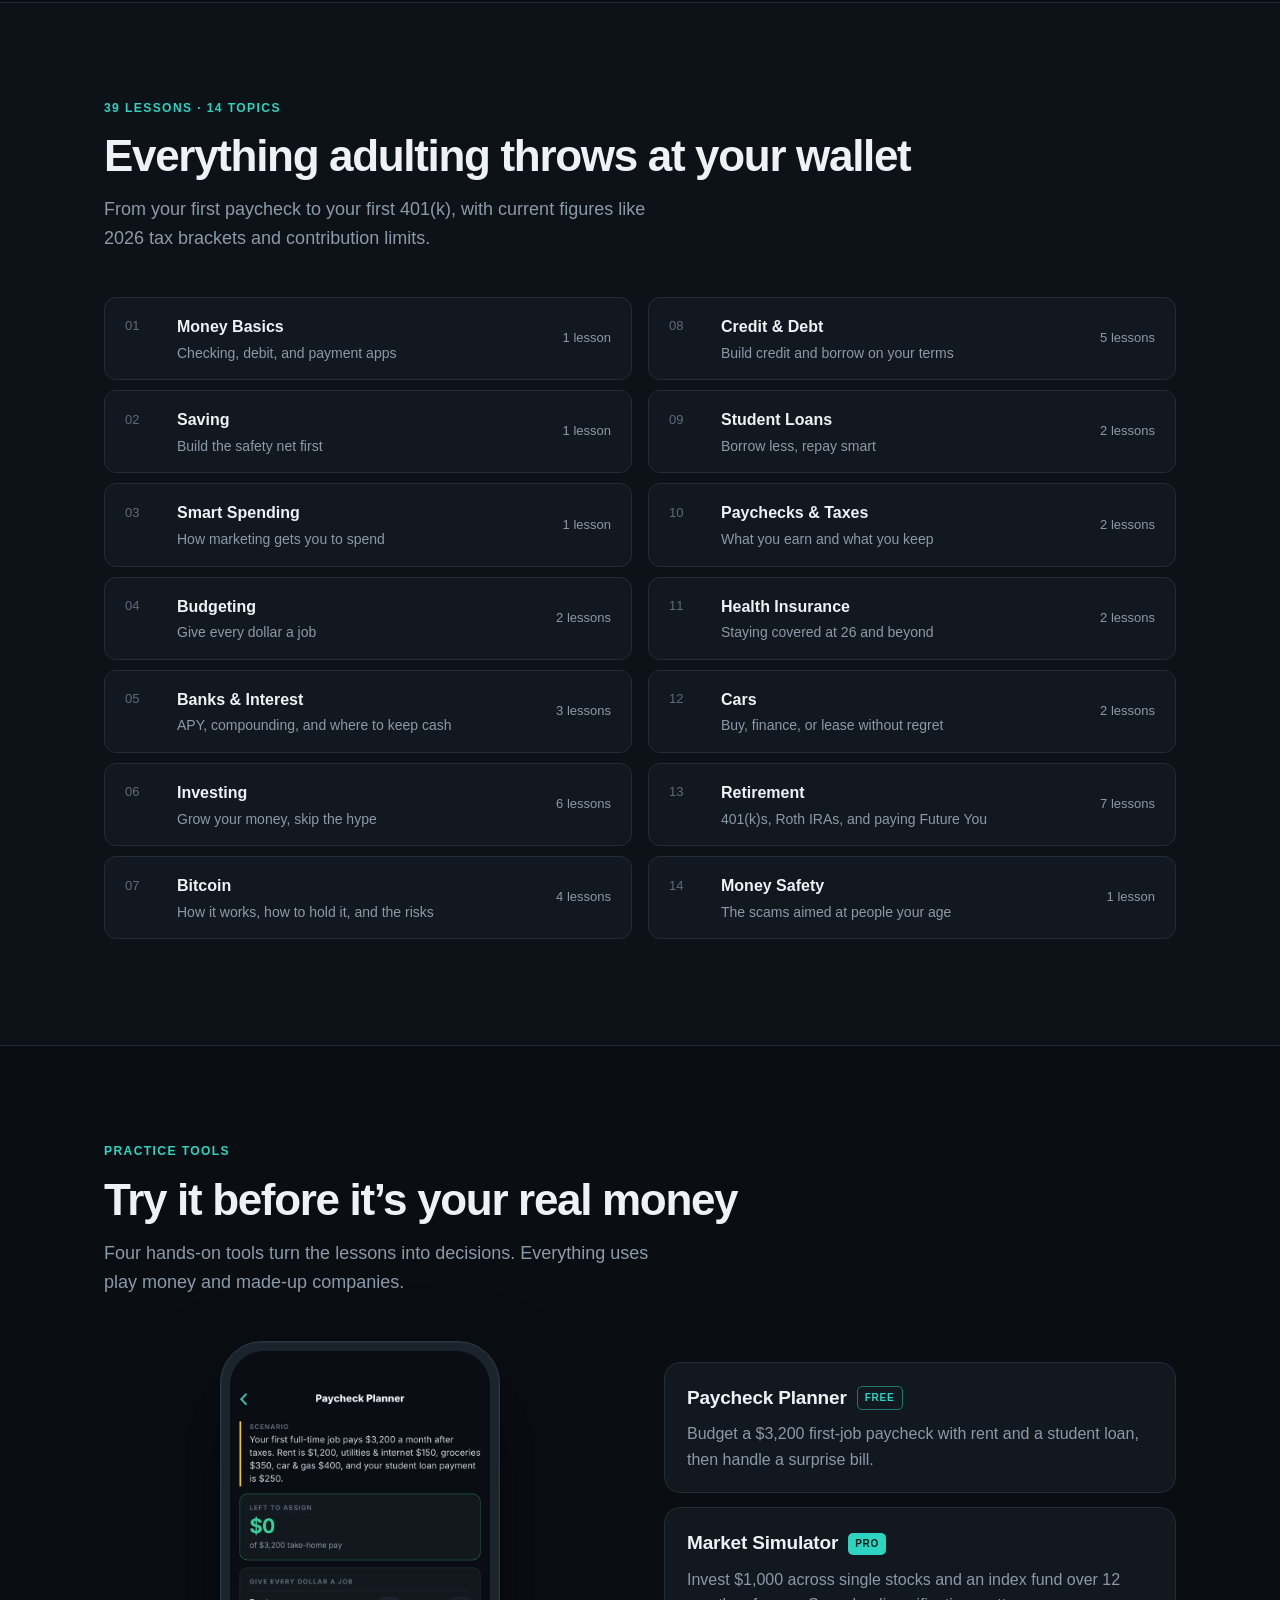
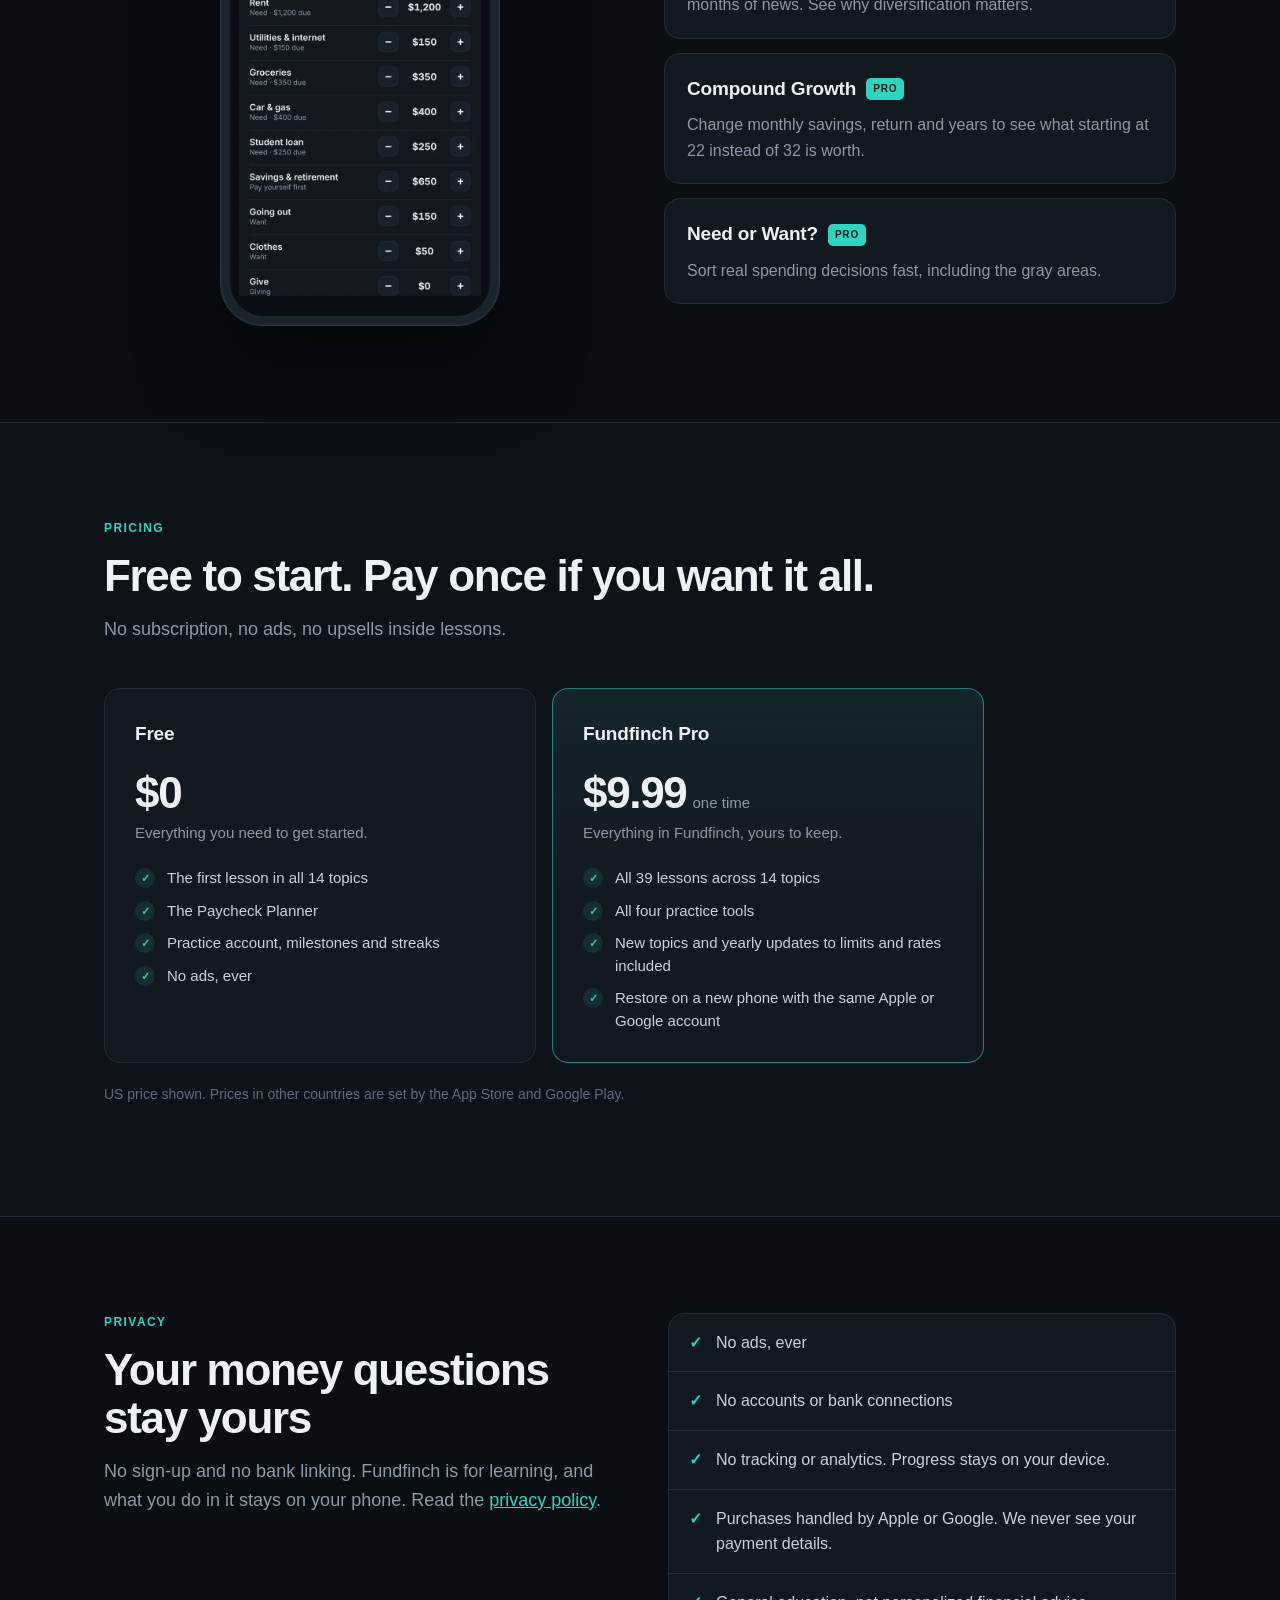
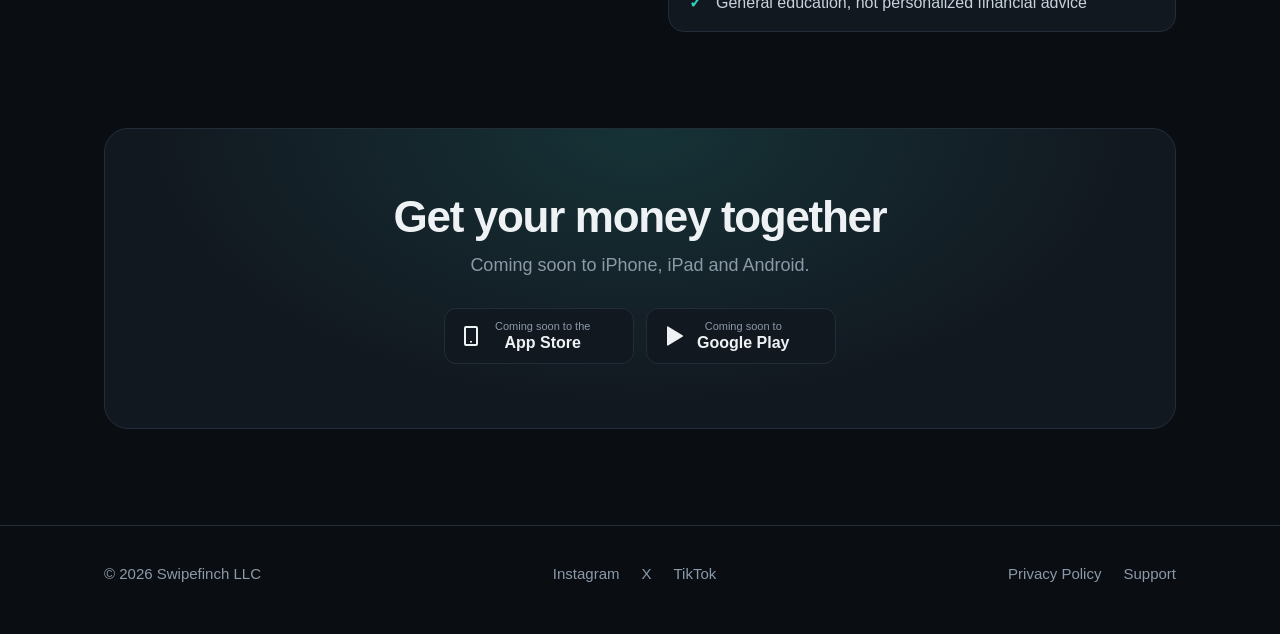
==== commit 804cf6f5: "Redesign site in the app's dark style with real screens, topics list and pricing" ====
--- a/index.html
+++ b/index.html
@@ -5,10 +5,12 @@
   <meta name="viewport" content="width=device-width, initial-scale=1">
   <title>Fundfinch: Money Skills for Real Life</title>
   <meta name="description" content="Fundfinch teaches young adults 18–25 the money skills school skipped: budgeting, credit, student loans, health insurance, investing, and retirement. Free to start, no ads, no tracking.">
+  <meta name="theme-color" content="#0A0E13">
   <meta property="og:title" content="Fundfinch: Money Skills for Real Life">
-  <meta property="og:description" content="Quick lessons and games on credit, loans, investing and retirement for ages 18–25. No ads, no tracking.">
-  <meta property="og:image" content="icon.png">
-  <link rel="icon" href="favicon.png">
+  <meta property="og:description" content="Short lessons with real numbers on credit, loans, taxes, investing and retirement for ages 18–25. No ads, no tracking.">
+  <meta property="og:image" content="https://fundfinch.app/img/home.webp">
+  <link rel="icon" href="mark.svg" type="image/svg+xml">
+  <link rel="alternate icon" href="favicon.png">
   <link rel="apple-touch-icon" href="icon.png">
   <link rel="stylesheet" href="style.css">
 </head>
@@ -16,11 +18,11 @@
 
 <header class="nav">
   <div class="wrap">
-    <a class="brand" href="index.html"><img src="icon.png" alt="">Fundfinch</a>
+    <a class="brand" href="index.html"><img src="mark.svg" alt="">Fundfinch</a>
     <nav class="nav-links">
-      <a href="#learn" class="hide-sm">Learn</a>
-      <a href="#games" class="hide-sm">Games</a>
-      <a href="#privacy">Privacy</a>
+      <a href="#topics" class="hide-sm">Topics</a>
+      <a href="#tools" class="hide-sm">Tools</a>
+      <a href="#pricing">Pricing</a>
       <a href="support.html">Support</a>
     </nav>
   </div>
@@ -30,124 +32,145 @@
   <div class="hero">
     <div class="wrap">
       <div>
+        <p class="label">For ages 18–25</p>
         <h1>The money skills school <em>didn’t</em> teach you.</h1>
-        <p class="lead">Fundfinch covers what actually comes up at 18–25: your first budget, building credit, student loans, health insurance at 26, buying a car, and starting a 401(k) or Roth IRA. Five-minute lessons, real numbers, zero real money at risk.</p>
+        <p class="lead">Budgets, credit, student loans, taxes, health insurance at 26, and your first 401(k). Five-minute lessons with real numbers and worked examples. No real money at risk.</p>
         <div class="badges">
-          <a class="btn btn-dark" aria-disabled="true"><span class="icon">📱</span><span><small>Coming soon to the</small>App Store</span></a>
-          <a class="btn btn-dark" aria-disabled="true"><span class="icon">▶</span><span><small>Coming soon to</small>Google Play</span></a>
-        </div>
-        <p class="note">Free to start · No ads · No tracking · Pro is a one-time purchase</p>
-        <div class="chips">
-          <span class="chip">💳 Credit</span><span class="chip">🎓 Student loans</span><span class="chip">🩺 Health insurance</span><span class="chip">🚗 Cars</span><span class="chip">₿ Bitcoin</span><span class="chip">🚀 401(k) &amp; Roth IRA</span>
-        </div>
-      </div>
-
-      <div class="phone" aria-label="Preview of the Fundfinch home screen">
-        <div class="screen">
-          <div class="s-head">
-            <div class="s-ava">🦉</div>
-            <div style="flex:1">
-              <div class="s-name">Hi, Jordan!</div>
-              <div class="s-level">Level 4 · Quarter Captain</div>
-              <div class="s-bar"><i></i></div>
-            </div>
-          </div>
-          <div class="s-row">
-            <div class="s-tile" style="background:#FFF7E0"><span>👛 Wallet</span><b>128</b></div>
-            <div class="s-tile" style="background:#E0F7EC"><span>🏦 Savings</span><b>342</b></div>
-          </div>
-          <div class="s-next"><small>▶ UP NEXT</small><b>🎁 The Employer Match: Free Money</b></div>
-          <div class="s-row">
-            <div class="s-game" style="background:#10B981"><span class="e">🤔</span>Need or Want?</div>
-            <div class="s-game" style="background:#0EA5E9"><span class="e">🌱</span>Compound Growth</div>
-          </div>
-          <div class="s-row" style="margin:0">
-            <div class="s-game" style="background:#6366F1"><span class="e">📊</span>Paycheck Planner</div>
-            <div class="s-game" style="background:#22C55E"><span class="e">📈</span>Market Simulator</div>
-          </div>
-        </div>
-      </div>
+          <a class="store" aria-disabled="true"><svg viewBox="0 0 24 24" aria-hidden="true"><path d="M7 2h10a2 2 0 0 1 2 2v16a2 2 0 0 1-2 2H7a2 2 0 0 1-2-2V4a2 2 0 0 1 2-2zm0 2v16h10V4H7zm4 13h2v1.5h-2z"/></svg><span><small>Coming soon to the</small>App Store</span></a>
+          <a class="store" aria-disabled="true"><svg viewBox="0 0 24 24" aria-hidden="true"><path d="M6 3.5v17a1 1 0 0 0 1.5.86l14-8.5a1 1 0 0 0 0-1.72l-14-8.5A1 1 0 0 0 6 3.5z"/></svg><span><small>Coming soon to</small>Google Play</span></a>
+        </div>
+        <p class="note">Free to start · No ads · No account · Pro is a one-time purchase</p>
+      </div>
+
+      <div class="phones" aria-label="Fundfinch app screens">
+        <div class="device back"><img src="img/lesson.webp" width="660" height="1434" alt="A Fundfinch lesson card about the minimum-payment trap, with a worked example."></div>
+        <div class="device front"><img src="img/home.webp" width="660" height="1434" alt="The Fundfinch home screen showing a practice balance, a savings goal and the next lesson."></div>
+      </div>
+    </div>
+  </div>
+
+  <div class="stats">
+    <div class="wrap">
+      <div class="stat"><b>39</b><span>lessons</span></div>
+      <div class="stat"><b>14</b><span>topics</span></div>
+      <div class="stat"><b>4</b><span>practice tools</span></div>
+      <div class="stat"><b>0</b><span>ads, accounts or trackers</span></div>
     </div>
   </div>
 
   <section id="how">
     <div class="wrap">
-      <p class="eyebrow">How it works</p>
-      <h2>Learn it. Play it. Live it.</h2>
-      <p class="section-lead">Every lesson is short, every quiz explains the answer, and every point you earn becomes a real decision: spend it now, or save it and watch it grow?</p>
+      <p class="label">How it works</p>
+      <h2>Learn it, check it, practice it.</h2>
+      <p class="section-lead">Each lesson takes about three minutes. No jargon left unexplained, and no feel-good tips without the math behind them.</p>
       <div class="grid grid-3">
-        <div class="card"><div class="e">📚</div><h3>Bite-sized lessons</h3><p>Short cards explain one idea at a time with a worked example, followed by a quiz that explains every answer.</p></div>
-        <div class="card"><div class="e">🪙</div><h3>A practice account</h3><p>Points go in a practice account that pays daily compound interest, so you <em>see</em> why starting early pays.</p></div>
-        <div class="card"><div class="e">🎯</div><h3>Goals worth saving for</h3><p>Pick a milestone (first apartment, emergency fund, dream trip), set it as a goal, and save toward it.</p></div>
-      </div>
-    </div>
-  </section>
-
-  <section id="learn" class="alt">
-    <div class="wrap">
-      <p class="eyebrow">39 lessons · 14 topics</p>
+        <div class="card">
+          <span class="step-n">01</span>
+          <h3>Learn with real numbers</h3>
+          <p>Short cards explain one idea at a time, each with an “In practice” example.</p>
+          <div class="example"><b>In practice</b>$3,000 at 24% APR, paying only the minimum, takes roughly 12 years and over $7,400 total.</div>
+        </div>
+        <div class="card">
+          <span class="step-n">02</span>
+          <h3>Check your understanding</h3>
+          <p>Scenario questions, not trivia. Every answer comes with the reasoning, so a wrong pick still teaches you something.</p>
+        </div>
+        <div class="card">
+          <span class="step-n">03</span>
+          <h3>Practice with play money</h3>
+          <p>Earn points, keep them in a practice account that pays daily compound interest, and save toward milestones like a first apartment or an emergency fund.</p>
+        </div>
+      </div>
+    </div>
+  </section>
+
+  <section id="topics" class="alt">
+    <div class="wrap">
+      <p class="label">39 lessons · 14 topics</p>
       <h2>Everything adulting throws at your wallet</h2>
-      <p class="section-lead">From your first paycheck to your first 401(k), with current numbers like 2026 contribution limits.</p>
-      <div class="grid grid-5">
-        <div class="card world"><div class="e">🪙</div><h3>Money Basics</h3></div>
-        <div class="card world"><div class="e">🐷</div><h3>Saving</h3></div>
-        <div class="card world"><div class="e">🛒</div><h3>Smart Spending</h3></div>
-        <div class="card world"><div class="e">📊</div><h3>Budgeting</h3></div>
-        <div class="card world"><div class="e">🏦</div><h3>Banks &amp; Interest</h3></div>
-        <div class="card world"><div class="e">📈</div><h3>Investing</h3></div>
-        <div class="card world"><div class="e">₿</div><h3>Bitcoin</h3></div>
-        <div class="card world"><div class="e">💳</div><h3>Credit &amp; Debt</h3></div>
-        <div class="card world"><div class="e">🎓</div><h3>Student Loans</h3></div>
-        <div class="card world"><div class="e">💼</div><h3>Paychecks &amp; Taxes</h3></div>
-        <div class="card world"><div class="e">🩺</div><h3>Health Insurance</h3></div>
-        <div class="card world"><div class="e">🚗</div><h3>Cars</h3></div>
-        <div class="card world"><div class="e">🚀</div><h3>Retirement</h3></div>
-        <div class="card world"><div class="e">🛡️</div><h3>Money Safety</h3></div>
-      </div>
-    </div>
-  </section>
-
-  <section id="games">
-    <div class="wrap">
-      <p class="eyebrow">Practice tools</p>
-      <h2>Practice with play money</h2>
-      <p class="section-lead">Four tools turn big ideas into hands-on practice, with no real money ever involved. The Paycheck Planner is free; Pro unlocks the rest.</p>
-      <div class="grid grid-2">
-        <div class="card game" style="background:#10B981"><div class="e">🤔</div><h3>Need or Want?</h3><p>Sort real spending decisions fast, and see where the gray areas are.</p></div>
-        <div class="card game" style="background:#0EA5E9"><div class="e">🌱</div><h3>Compound Growth</h3><p>Change monthly savings, return, and years to see what starting at 22 vs. 32 really costs.</p></div>
-        <div class="card game" style="background:#6366F1"><div class="e">📊</div><h3>Paycheck Planner</h3><p>Budget a first-job paycheck with rent and a student loan, then survive a surprise bill.</p></div>
-        <div class="card game" style="background:#22C55E"><div class="e">📈</div><h3>Market Simulator</h3><p>Invest $1,000 of play money across made-up tickers and an index fund over 12 months. Discover why diversification matters.</p></div>
-      </div>
-    </div>
-  </section>
-
-  <section class="alt ages">
-    <div class="wrap">
-      <p class="eyebrow">Made for 18–25</p>
-      <h2>The stuff that actually comes up</h2>
-      <p class="section-lead">Every lesson is written for adults starting out on their own. No baby steps, no jargon left unexplained.</p>
-      <div class="grid grid-3">
-        <div class="card"><h3>Starting out</h3><p>Your first real budget.</p><ul><li>The 50/30/20 budget</li><li>Paychecks: gross vs. net</li><li>Emergency funds</li><li>High-yield savings &amp; CDs</li></ul></div>
-        <div class="card"><h3>Borrowing smart</h3><p>Debt without the regret.</p><ul><li>Building credit from zero</li><li>Student loans &amp; repayment</li><li>Buy Now, Pay Later</li><li>Car loans vs. leases</li></ul></div>
-        <div class="card"><h3>Building wealth</h3><p>Start early, skip the hype.</p><ul><li>401(k)s &amp; the employer match</li><li>Roth vs. traditional</li><li>Index funds &amp; diversification</li><li>Bitcoin: how it works &amp; how to hold it</li><li>Crypto &amp; meme-stock risks</li></ul></div>
-      </div>
+      <p class="section-lead">From your first paycheck to your first 401(k), with current figures like 2026 tax brackets and contribution limits.</p>
+      <div class="topics">
+        <div class="topic"><span class="n">01</span><h3>Money Basics</h3><p>Checking, debit, and payment apps</p><span class="count">1 lesson</span></div>
+        <div class="topic"><span class="n">02</span><h3>Saving</h3><p>Build the safety net first</p><span class="count">1 lesson</span></div>
+        <div class="topic"><span class="n">03</span><h3>Smart Spending</h3><p>How marketing gets you to spend</p><span class="count">1 lesson</span></div>
+        <div class="topic"><span class="n">04</span><h3>Budgeting</h3><p>Give every dollar a job</p><span class="count">2 lessons</span></div>
+        <div class="topic"><span class="n">05</span><h3>Banks &amp; Interest</h3><p>APY, compounding, and where to keep cash</p><span class="count">3 lessons</span></div>
+        <div class="topic"><span class="n">06</span><h3>Investing</h3><p>Grow your money, skip the hype</p><span class="count">6 lessons</span></div>
+        <div class="topic"><span class="n">07</span><h3>Bitcoin</h3><p>How it works, how to hold it, and the risks</p><span class="count">4 lessons</span></div>
+        <div class="topic"><span class="n">08</span><h3>Credit &amp; Debt</h3><p>Build credit and borrow on your terms</p><span class="count">5 lessons</span></div>
+        <div class="topic"><span class="n">09</span><h3>Student Loans</h3><p>Borrow less, repay smart</p><span class="count">2 lessons</span></div>
+        <div class="topic"><span class="n">10</span><h3>Paychecks &amp; Taxes</h3><p>What you earn and what you keep</p><span class="count">2 lessons</span></div>
+        <div class="topic"><span class="n">11</span><h3>Health Insurance</h3><p>Staying covered at 26 and beyond</p><span class="count">2 lessons</span></div>
+        <div class="topic"><span class="n">12</span><h3>Cars</h3><p>Buy, finance, or lease without regret</p><span class="count">2 lessons</span></div>
+        <div class="topic"><span class="n">13</span><h3>Retirement</h3><p>401(k)s, Roth IRAs, and paying Future You</p><span class="count">7 lessons</span></div>
+        <div class="topic"><span class="n">14</span><h3>Money Safety</h3><p>The scams aimed at people your age</p><span class="count">1 lesson</span></div>
+      </div>
+    </div>
+  </section>
+
+  <section id="tools">
+    <div class="wrap">
+      <p class="label">Practice tools</p>
+      <h2>Try it before it’s your real money</h2>
+      <p class="section-lead">Four hands-on tools turn the lessons into decisions. Everything uses play money and made-up companies.</p>
+      <div class="tools">
+        <div class="tool-shot"><div class="device"><img src="img/planner.webp" width="660" height="1434" alt="The Paycheck Planner: a $3,200 take-home paycheck split across rent, groceries, a student loan and savings."></div></div>
+        <div class="tool-list">
+          <div class="card tool"><h3>Paycheck Planner <span class="pill free">FREE</span></h3><p>Budget a $3,200 first-job paycheck with rent and a student loan, then handle a surprise bill.</p></div>
+          <div class="card tool"><h3>Market Simulator <span class="pill">PRO</span></h3><p>Invest $1,000 across single stocks and an index fund over 12 months of news. See why diversification matters.</p></div>
+          <div class="card tool"><h3>Compound Growth <span class="pill">PRO</span></h3><p>Change monthly savings, return and years to see what starting at 22 instead of 32 is worth.</p></div>
+          <div class="card tool"><h3>Need or Want? <span class="pill">PRO</span></h3><p>Sort real spending decisions fast, including the gray areas.</p></div>
+        </div>
+      </div>
+    </div>
+  </section>
+
+  <section id="pricing" class="alt">
+    <div class="wrap">
+      <p class="label">Pricing</p>
+      <h2>Free to start. Pay once if you want it all.</h2>
+      <p class="section-lead">No subscription, no ads, no upsells inside lessons.</p>
+      <div class="plans">
+        <div class="card plan">
+          <h3>Free</h3>
+          <div class="price num">$0</div>
+          <p class="tag">Everything you need to get started.</p>
+          <ul class="ticks">
+            <li>The first lesson in all 14 topics</li>
+            <li>The Paycheck Planner</li>
+            <li>Practice account, milestones and streaks</li>
+            <li>No ads, ever</li>
+          </ul>
+        </div>
+        <div class="card plan pro">
+          <h3>Fundfinch Pro</h3>
+          <div class="price num">$9.99<small>one time</small></div>
+          <p class="tag">Everything in Fundfinch, yours to keep.</p>
+          <ul class="ticks">
+            <li>All 39 lessons across 14 topics</li>
+            <li>All four practice tools</li>
+            <li>New topics and yearly updates to limits and rates included</li>
+            <li>Restore on a new phone with the same Apple or Google account</li>
+          </ul>
+        </div>
+      </div>
+      <p class="fine">US price shown. Prices in other countries are set by the App Store and Google Play.</p>
     </div>
   </section>
 
   <section id="privacy">
-    <div class="wrap parents">
+    <div class="wrap split">
       <div>
-        <p class="eyebrow">Privacy</p>
+        <p class="label">Privacy</p>
         <h2>Your money questions stay yours</h2>
-        <p class="section-lead" style="margin-bottom:0">No sign-up, no bank linking, nothing to track. Fundfinch is for learning, and everything you do stays on your phone.</p>
-      </div>
-      <ul class="checks">
+        <p class="section-lead" style="margin-bottom:0">No sign-up and no bank linking. Fundfinch is for learning, and what you do in it stays on your phone. Read the <a href="privacy.html">privacy policy</a>.</p>
+      </div>
+      <ul class="rows">
         <li>No ads, ever</li>
-        <li>Free to start. Fundfinch Pro is one optional purchase, never a subscription</li>
         <li>No accounts or bank connections</li>
-        <li>No tracking or data collection. Progress stays on your device.</li>
+        <li>No tracking or analytics. Progress stays on your device.</li>
+        <li>Purchases handled by Apple or Google. We never see your payment details.</li>
         <li>General education, not personalized financial advice</li>
-        <li>New lessons added through free updates</li>
       </ul>
     </div>
   </section>
@@ -156,10 +179,10 @@
     <div class="wrap">
       <div class="cta">
         <h2>Get your money together</h2>
-        <p>Free on iPhone, iPad, and Android. Coming soon.</p>
+        <p>Coming soon to iPhone, iPad and Android.</p>
         <div class="badges">
-          <a class="btn btn-dark" aria-disabled="true"><span class="icon">📱</span><span><small>Coming soon to the</small>App Store</span></a>
-          <a class="btn btn-dark" aria-disabled="true"><span class="icon">▶</span><span><small>Coming soon to</small>Google Play</span></a>
+          <a class="store" aria-disabled="true"><svg viewBox="0 0 24 24" aria-hidden="true"><path d="M7 2h10a2 2 0 0 1 2 2v16a2 2 0 0 1-2 2H7a2 2 0 0 1-2-2V4a2 2 0 0 1 2-2zm0 2v16h10V4H7zm4 13h2v1.5h-2z"/></svg><span><small>Coming soon to the</small>App Store</span></a>
+          <a class="store" aria-disabled="true"><svg viewBox="0 0 24 24" aria-hidden="true"><path d="M6 3.5v17a1 1 0 0 0 1.5.86l14-8.5a1 1 0 0 0 0-1.72l-14-8.5A1 1 0 0 0 6 3.5z"/></svg><span><small>Coming soon to</small>Google Play</span></a>
         </div>
       </div>
     </div>
@@ -169,7 +192,7 @@
 <footer>
   <div class="wrap">
     <span>© 2026 Swipefinch LLC</span>
-    <nav class="social" aria-label="Fundfinch on social media"><a href="https://instagram.com/fundfinch" rel="noopener">Instagram</a><a href="https://x.com/fundfinch" rel="noopener">X</a><a href="https://www.tiktok.com/@fundfinch" rel="noopener">TikTok</a></nav>
+    <nav aria-label="Fundfinch on social media"><a href="https://instagram.com/fundfinch" rel="noopener">Instagram</a><a href="https://x.com/fundfinch" rel="noopener">X</a><a href="https://www.tiktok.com/@fundfinch" rel="noopener">TikTok</a></nav>
     <nav><a href="privacy.html">Privacy Policy</a><a href="support.html">Support</a></nav>
   </div>
 </footer>
--- a/style.css
+++ b/style.css
@@ -1,158 +1,191 @@
+/* Fundfinch: dark theme matching the app */
 :root {
-  --bg: #F1F7F6;
-  --card: #FFFFFF;
-  --ink: #132A30;
-  --sub: #55666B;
-  --line: #DCE8E6;
-  --primary: #0F766E;
-  --primary-dark: #115E59;
-  --gold: #F59E0B;
-  --gold-soft: #FEF3C7;
-  --green: #16A34A;
-  --green-soft: #DCFCE7;
-  --radius: 20px;
-  --shadow: 0 6px 24px rgba(19, 42, 48, 0.08);
+  --bg: #0A0E13;
+  --bg2: #0D1218;
+  --card: #121820;
+  --card2: #19212B;
+  --line: #232D39;
+  --ink: #EEF2F5;
+  --body: #C9D2DB;
+  --sub: #8C99A8;
+  --faint: #5E6B7A;
+  --primary: #2DD4BF;
+  --primary-soft: rgba(45, 212, 191, 0.12);
+  --on-primary: #04201C;
+  --gold: #FBBF24;
+  --radius: 16px;
+  --sans: -apple-system, BlinkMacSystemFont, "SF Pro Text", "Segoe UI Variable Text", "Segoe UI", Inter, Roboto, "Helvetica Neue", sans-serif;
+  --display: -apple-system, BlinkMacSystemFont, "SF Pro Display", "Segoe UI Variable Display", "Segoe UI", Inter, Roboto, "Helvetica Neue", sans-serif;
+  color-scheme: dark;
 }
 
 * { box-sizing: border-box; }
-
 html { scroll-behavior: smooth; }
-
 body {
   margin: 0;
-  font-family: ui-rounded, system-ui, -apple-system, "Segoe UI", Roboto, sans-serif;
-  color: var(--ink);
+  font-family: var(--sans);
+  color: var(--body);
   background: var(--bg);
   line-height: 1.6;
   font-size: 17px;
+  -webkit-font-smoothing: antialiased;
 }
+a { color: var(--primary); }
+img { max-width: 100%; display: block; }
+.wrap { max-width: 1120px; margin: 0 auto; padding: 0 24px; }
+.num { font-variant-numeric: tabular-nums; }
 
-a { color: var(--primary-dark); }
-
-img { max-width: 100%; display: block; }
-
-.wrap { max-width: 1080px; margin: 0 auto; padding: 0 20px; }
+h1, h2, h3 { font-family: var(--display); color: var(--ink); font-weight: 700; }
+.label { font-size: 12px; font-weight: 700; letter-spacing: 0.12em; text-transform: uppercase; color: var(--primary); margin: 0 0 14px; }
 
 /* ── Nav ── */
-.nav { position: sticky; top: 0; z-index: 10; background: rgba(243, 245, 255, 0.9); backdrop-filter: blur(10px); border-bottom: 1px solid var(--line); }
+.nav { position: sticky; top: 0; z-index: 20; background: rgba(10, 14, 19, 0.82); backdrop-filter: saturate(140%) blur(12px); -webkit-backdrop-filter: saturate(140%) blur(12px); border-bottom: 1px solid var(--line); }
 .nav .wrap { display: flex; align-items: center; justify-content: space-between; height: 64px; }
-.brand { display: flex; align-items: center; gap: 10px; font-weight: 900; font-size: 20px; color: var(--ink); text-decoration: none; }
-.brand img { width: 36px; height: 36px; border-radius: 9px; }
-.nav-links { display: flex; gap: 22px; }
-.nav-links a { color: var(--sub); font-weight: 800; text-decoration: none; font-size: 15px; }
-.nav-links a:hover { color: var(--primary-dark); }
+.brand { display: flex; align-items: center; gap: 10px; font-family: var(--display); font-weight: 700; font-size: 19px; letter-spacing: -0.02em; color: var(--ink); text-decoration: none; }
+.brand img { width: 30px; height: 30px; }
+.nav-links { display: flex; gap: 26px; align-items: center; }
+.nav-links a { color: var(--sub); font-weight: 500; text-decoration: none; font-size: 15px; }
+.nav-links a:hover { color: var(--ink); }
 
-/* ── Buttons ── */
-.btn { display: inline-flex; align-items: center; gap: 10px; padding: 14px 22px; border-radius: 14px; font-weight: 900; text-decoration: none; font-size: 16px; border: 0; }
-.btn-dark { background: var(--ink); color: #fff; }
-.btn-dark small { display: block; font-size: 11px; font-weight: 700; opacity: 0.75; line-height: 1.1; }
-.btn-dark span { line-height: 1.15; text-align: left; }
-.btn-dark .icon { font-size: 26px; }
-.btn[aria-disabled="true"] { cursor: default; }
+/* ── Store buttons ── */
+.badges { display: flex; flex-wrap: wrap; gap: 12px; }
+.store { display: inline-flex; align-items: center; gap: 12px; padding: 11px 18px 11px 14px; border-radius: 12px; border: 1px solid var(--line); background: var(--card); color: var(--ink); text-decoration: none; min-width: 190px; }
+.store svg { width: 24px; height: 24px; flex: none; fill: var(--ink); }
+.store span { line-height: 1.2; font-weight: 600; font-size: 16px; }
+.store small { display: block; font-size: 11px; font-weight: 500; color: var(--sub); }
+.store[aria-disabled="true"] { cursor: default; }
 
 /* ── Hero ── */
-.hero { padding: 64px 0 56px; background: linear-gradient(135deg, #11998E 0%, #0C4062 100%); color: #fff; }
-.hero .wrap { display: grid; grid-template-columns: 1.15fr 0.85fr; gap: 40px; align-items: center; }
-.hero h1 { font-size: clamp(36px, 5.5vw, 58px); line-height: 1.05; margin: 0 0 18px; font-weight: 900; letter-spacing: -0.5px; }
-.hero h1 em { font-style: normal; color: #FDE68A; }
-.hero p.lead { font-size: 19px; color: #DDF3EF; margin: 0 0 28px; max-width: 34ch; }
-.badges { display: flex; flex-wrap: wrap; gap: 12px; }
-.hero .note { margin-top: 14px; font-size: 14px; color: #DDF3EF; }
-.chips { display: flex; flex-wrap: wrap; gap: 8px; margin-top: 26px; }
-.chip { background: rgba(255, 255, 255, 0.14); border: 1px solid rgba(255, 255, 255, 0.25); padding: 6px 12px; border-radius: 999px; font-size: 14px; font-weight: 800; }
+.hero { position: relative; overflow: hidden; padding: 84px 0 40px; }
+.hero::before { content: ""; position: absolute; right: -10%; top: -20%; width: 70%; height: 130%; background: radial-gradient(closest-side, rgba(45, 212, 191, 0.16), transparent 70%); pointer-events: none; }
+.hero .wrap { position: relative; display: grid; grid-template-columns: 1.05fr 0.95fr; gap: 48px; align-items: center; }
+.hero h1 { font-size: clamp(40px, 5.6vw, 66px); line-height: 1.02; letter-spacing: -0.035em; margin: 0 0 22px; }
+.hero h1 em { font-style: normal; color: var(--primary); }
+.lead { font-size: 19px; color: var(--body); margin: 0 0 32px; max-width: 36ch; }
+.note { margin: 16px 0 0; font-size: 14px; color: var(--sub); }
 
-/* ── Phone mockup ── */
-.phone { width: 300px; margin: 0 auto; background: #0B1F24; border-radius: 44px; padding: 12px; box-shadow: 0 30px 60px rgba(15, 19, 48, 0.45); }
-.screen { background: var(--bg); border-radius: 34px; padding: 18px 14px; color: var(--ink); font-size: 13px; overflow: hidden; }
-.s-head { display: flex; align-items: center; gap: 10px; margin-bottom: 12px; }
-.s-ava { width: 42px; height: 42px; border-radius: 50%; background: #fff; display: grid; place-items: center; font-size: 22px; box-shadow: var(--shadow); }
-.s-name { font-weight: 900; font-size: 16px; }
-.s-level { color: var(--sub); font-weight: 700; font-size: 11px; }
-.s-bar { height: 6px; background: var(--line); border-radius: 3px; margin-top: 4px; }
-.s-bar > i { display: block; height: 100%; width: 62%; background: var(--gold); border-radius: 3px; }
-.s-row { display: grid; grid-template-columns: 1fr 1fr; gap: 8px; margin-bottom: 8px; }
-.s-tile { border-radius: 14px; padding: 10px; box-shadow: var(--shadow); }
-.s-tile b { display: block; font-size: 22px; font-weight: 900; }
-.s-tile span { color: var(--sub); font-weight: 800; font-size: 11px; }
-.s-next { background: var(--primary); color: #fff; border-radius: 14px; padding: 10px 12px; margin-bottom: 8px; }
-.s-next small { color: #DDF3EF; font-weight: 900; letter-spacing: 1px; font-size: 10px; }
-.s-next b { display: block; font-size: 15px; }
-.s-game { border-radius: 14px; padding: 10px; color: #fff; font-weight: 900; min-height: 64px; display: flex; flex-direction: column; justify-content: space-between; font-size: 12px; }
-.s-game .e { font-size: 20px; }
+.phones { position: relative; height: 600px; }
+.device { position: absolute; width: 270px; border-radius: 42px; padding: 9px; background: #1B232D; border: 1px solid #2B3644; box-shadow: 0 40px 80px rgba(0, 0, 0, 0.55), inset 0 0 0 1px rgba(255, 255, 255, 0.03); }
+.device img { border-radius: 34px; width: 100%; height: auto; }
+.phones .back { left: 4%; top: 46px; transform: rotate(-4deg); opacity: 0.92; }
+.phones .front { right: 4%; top: 0; }
+
+/* ── Stats strip ── */
+.stats { border-top: 1px solid var(--line); border-bottom: 1px solid var(--line); background: var(--bg2); }
+.stats .wrap { display: grid; grid-template-columns: repeat(4, 1fr); }
+.stat { padding: 26px 0; }
+.stat + .stat { padding-left: 28px; border-left: 1px solid var(--line); }
+.stat b { display: block; font-family: var(--display); font-size: 34px; font-weight: 700; color: var(--ink); letter-spacing: -0.02em; font-variant-numeric: tabular-nums; line-height: 1.1; }
+.stat span { font-size: 14px; color: var(--sub); }
 
 /* ── Sections ── */
-section { padding: 72px 0; }
-.eyebrow { color: var(--primary); font-weight: 900; letter-spacing: 1.5px; font-size: 13px; text-transform: uppercase; margin: 0 0 8px; }
-h2 { font-size: clamp(28px, 4vw, 40px); line-height: 1.15; margin: 0 0 14px; font-weight: 900; }
-.section-lead { color: var(--sub); font-size: 18px; max-width: 60ch; margin: 0 0 36px; }
+section { padding: 96px 0; }
+h2 { font-size: clamp(30px, 4vw, 44px); line-height: 1.08; letter-spacing: -0.03em; margin: 0 0 16px; }
+.section-lead { color: var(--sub); font-size: 18px; max-width: 58ch; margin: 0 0 44px; }
+.alt { background: var(--bg2); border-top: 1px solid var(--line); border-bottom: 1px solid var(--line); }
 
-.grid { display: grid; gap: 18px; }
+.card { background: var(--card); border: 1px solid var(--line); border-radius: var(--radius); padding: 24px; }
+.card h3 { margin: 0 0 8px; font-size: 19px; letter-spacing: -0.01em; }
+.card p { margin: 0; color: var(--sub); font-size: 16px; }
+
+.grid { display: grid; gap: 16px; }
 .grid-3 { grid-template-columns: repeat(3, 1fr); }
 .grid-2 { grid-template-columns: repeat(2, 1fr); }
-.grid-5 { grid-template-columns: repeat(5, 1fr); }
 
-.card { background: var(--card); border-radius: var(--radius); padding: 22px; box-shadow: var(--shadow); }
-.card h3 { margin: 6px 0 6px; font-size: 19px; font-weight: 900; }
-.card p { margin: 0; color: var(--sub); font-size: 16px; }
-.card .e { font-size: 34px; line-height: 1; }
+/* How it works */
+.step-n { font-size: 13px; font-weight: 600; color: var(--faint); font-variant-numeric: tabular-nums; margin-bottom: 18px; display: block; }
+.example { margin-top: 18px; background: var(--card2); border-left: 2px solid var(--primary); border-radius: 0 10px 10px 0; padding: 12px 14px; font-size: 14px; color: var(--body); line-height: 1.5; }
+.example b { display: block; font-size: 11px; letter-spacing: 0.12em; text-transform: uppercase; color: var(--primary); margin-bottom: 4px; }
 
-.world { text-align: center; padding: 18px 12px; }
-.world .e { font-size: 30px; }
-.world h3 { font-size: 15px; margin-top: 8px; }
+/* Topics */
+.topics { display: grid; grid-template-columns: 1fr 1fr; grid-template-rows: repeat(7, auto); grid-auto-flow: column; column-gap: 16px; }
+.topic { display: grid; grid-template-columns: 40px 1fr auto; align-items: center; gap: 4px 12px; padding: 16px 20px; background: var(--card); border: 1px solid var(--line); border-radius: 12px; margin-bottom: 10px; }
+.topic .n { color: var(--faint); font-size: 13px; font-variant-numeric: tabular-nums; }
+.topic h3 { margin: 0; font-size: 16px; font-weight: 600; }
+.topic p { grid-column: 2; margin: 0; color: var(--sub); font-size: 14px; line-height: 1.4; }
+.topic .count { grid-row: 1 / span 2; grid-column: 3; color: var(--sub); font-size: 13px; font-variant-numeric: tabular-nums; white-space: nowrap; }
 
-.game { color: #fff; }
-.game p { color: rgba(255, 255, 255, 0.88); }
+/* Tools */
+.tools { display: grid; grid-template-columns: 1fr 1fr; gap: 56px 48px; align-items: center; }
+.tool-shot { display: flex; justify-content: center; }
+.tool-shot .device { position: static; width: 280px; }
+.tool-list { display: grid; gap: 14px; }
+.tool { padding: 20px 22px; }
+.tool h3 { display: flex; align-items: center; gap: 10px; }
+.pill { font-family: var(--sans); font-size: 10px; font-weight: 800; letter-spacing: 0.08em; padding: 3px 7px; border-radius: 5px; background: var(--primary); color: var(--on-primary); }
+.pill.free { background: transparent; color: var(--primary); border: 1px solid rgba(45, 212, 191, 0.5); }
 
-.ages .card { border-top: 6px solid var(--primary); }
-.ages .card:nth-child(2) { border-top-color: var(--gold); }
-.ages .card:nth-child(3) { border-top-color: var(--green); }
-.ages ul { margin: 10px 0 0; padding-left: 18px; color: var(--sub); }
+/* Pricing */
+.plans { display: grid; grid-template-columns: 1fr 1fr; gap: 16px; max-width: 880px; }
+.plan { padding: 30px; display: flex; flex-direction: column; }
+.plan.pro { border-color: rgba(45, 212, 191, 0.55); background: linear-gradient(180deg, rgba(45, 212, 191, 0.07), transparent 60%), var(--card); }
+.plan .price { font-family: var(--display); font-size: 44px; font-weight: 700; color: var(--ink); letter-spacing: -0.03em; font-variant-numeric: tabular-nums; line-height: 1; margin: 14px 0 6px; }
+.plan .price small { font-size: 15px; font-weight: 500; color: var(--sub); letter-spacing: 0; margin-left: 6px; }
+.plan .tag { color: var(--sub); font-size: 15px; margin: 0 0 22px; }
+.ticks { list-style: none; margin: 0; padding: 0; display: grid; gap: 10px; }
+.ticks li { display: flex; gap: 12px; align-items: flex-start; font-size: 15px; color: var(--body); line-height: 1.5; }
+.ticks li::before { content: "✓"; flex: none; width: 20px; height: 20px; margin-top: 1px; border-radius: 50%; background: var(--primary-soft); color: var(--primary); font-size: 11px; font-weight: 800; display: grid; place-items: center; }
+.fine { color: var(--faint); font-size: 14px; margin-top: 20px; }
 
-.alt { background: #fff; }
+/* Privacy */
+.split { display: grid; grid-template-columns: 1fr 1fr; gap: 56px; align-items: start; }
+.rows { list-style: none; margin: 0; padding: 0; border: 1px solid var(--line); border-radius: var(--radius); overflow: hidden; background: var(--card); }
+.rows li { padding: 16px 20px; display: flex; gap: 14px; align-items: flex-start; font-size: 16px; color: var(--body); }
+.rows li + li { border-top: 1px solid var(--line); }
+.rows li::before { content: "✓"; color: var(--primary); font-weight: 800; }
 
-.parents { display: grid; grid-template-columns: 1fr 1fr; gap: 40px; align-items: center; }
-.checks { list-style: none; padding: 0; margin: 0; display: grid; gap: 12px; }
-.checks li { display: flex; gap: 12px; align-items: flex-start; background: var(--green-soft); border-radius: 14px; padding: 14px 16px; font-weight: 700; }
-.checks li::before { content: "✓"; color: var(--green); font-weight: 900; }
-
-.cta { text-align: center; background: linear-gradient(135deg, #11998E 0%, #0C4062 100%); color: #fff; border-radius: 28px; padding: 56px 24px; }
-.cta p { color: #DDF3EF; font-size: 18px; margin: 0 0 26px; }
+/* CTA */
+.cta { text-align: center; border: 1px solid var(--line); border-radius: 24px; padding: 64px 24px; background: radial-gradient(ellipse at top, rgba(45, 212, 191, 0.14), transparent 65%), var(--card); }
+.cta h2 { margin-bottom: 10px; }
+.cta p { color: var(--sub); font-size: 18px; margin: 0 0 28px; }
 .cta .badges { justify-content: center; }
 
-/* ── Doc pages (privacy, support) ── */
-.doc { max-width: 760px; margin: 0 auto; padding: 56px 20px 72px; }
-.doc h1 { font-size: clamp(32px, 5vw, 44px); margin: 0 0 6px; font-weight: 900; line-height: 1.1; }
+/* ── Doc pages ── */
+.doc { max-width: 760px; margin: 0 auto; padding: 64px 24px 88px; }
+.doc h1 { font-size: clamp(34px, 5vw, 48px); margin: 0 0 8px; letter-spacing: -0.03em; line-height: 1.08; }
 .doc .updated { color: var(--sub); margin: 0 0 32px; }
-.doc h2 { font-size: 22px; margin: 36px 0 10px; }
-.doc p, .doc li { color: #2C4A50; }
+.doc h2 { font-size: 22px; margin: 40px 0 12px; letter-spacing: -0.01em; }
+.doc p, .doc li { color: var(--body); }
+.doc strong { color: var(--ink); }
 .doc ul { padding-left: 22px; }
-.callout { background: var(--gold-soft); border-radius: 16px; padding: 18px 20px; font-weight: 700; }
-
-details { background: #fff; border-radius: 16px; padding: 16px 20px; box-shadow: var(--shadow); margin-bottom: 12px; }
-details summary { font-weight: 900; cursor: pointer; font-size: 17px; }
+.callout { background: var(--primary-soft); border: 1px solid rgba(45, 212, 191, 0.3); border-radius: 12px; padding: 18px 20px; color: var(--ink) !important; }
+details { background: var(--card); border: 1px solid var(--line); border-radius: 12px; padding: 16px 20px; margin-bottom: 10px; }
+details[open] { border-color: #2E3A48; }
+details summary { font-weight: 600; color: var(--ink); cursor: pointer; font-size: 17px; }
 details p { margin: 10px 0 0; }
 
 /* ── Footer ── */
-footer { border-top: 1px solid var(--line); padding: 32px 0 44px; color: var(--sub); font-size: 15px; }
-footer .wrap { display: flex; flex-wrap: wrap; gap: 16px; justify-content: space-between; align-items: center; }
-footer nav { display: flex; gap: 20px; }
-footer a { color: var(--sub); font-weight: 800; text-decoration: none; }
-footer a:hover { color: var(--primary-dark); }
-@media (max-width: 600px) { footer .wrap { flex-direction: column; align-items: flex-start; } }
+footer { border-top: 1px solid var(--line); padding: 36px 0 48px; color: var(--sub); font-size: 15px; }
+footer .wrap { display: flex; flex-wrap: wrap; gap: 16px 28px; justify-content: space-between; align-items: center; }
+footer nav { display: flex; gap: 22px; flex-wrap: wrap; }
+footer a { color: var(--sub); text-decoration: none; }
+footer a:hover { color: var(--ink); }
 
 /* ── Responsive ── */
-@media (max-width: 900px) {
-  .hero .wrap, .parents { grid-template-columns: 1fr; }
-  .grid-5 { grid-template-columns: repeat(3, 1fr); }
-  .grid-3 { grid-template-columns: 1fr 1fr; }
+@media (max-width: 960px) {
+  .hero .wrap, .split, .tools { grid-template-columns: 1fr; }
+  .hero { padding-top: 56px; }
+  .phones { height: 540px; max-width: 520px; width: 100%; margin: 0 auto; }
+  .grid-3 { grid-template-columns: 1fr; }
+  .tools .tool-shot { order: -1; }
 }
-@media (max-width: 620px) {
+@media (max-width: 720px) {
   body { font-size: 16px; }
-  .nav-links { gap: 14px; }
+  .wrap { padding: 0 16px; }
+  .nav-links { gap: 16px; }
   .nav-links .hide-sm { display: none; }
-  .hero { padding: 44px 0; }
-  section { padding: 52px 0; }
-  .grid-3, .grid-2 { grid-template-columns: 1fr; }
-  .grid-5 { grid-template-columns: 1fr 1fr; }
-  .phone { width: 270px; }
+  section { padding: 68px 0; }
+  .stats .wrap { grid-template-columns: 1fr 1fr; }
+  .stat:nth-child(3) { padding-left: 0; border-left: 0; }
+  .stat:nth-child(n+3) { border-top: 1px solid var(--line); }
+  .topics { grid-template-rows: none; grid-auto-flow: row; }
+  .topics, .plans, .grid-2 { grid-template-columns: 1fr; }
+  .phones { height: 470px; }
+  .device { width: 216px; border-radius: 34px; padding: 7px; }
+  .device img { border-radius: 28px; }
+  .phones .back { left: 0; }
+  .phones .front { right: 0; }
+  .tool-shot .device { width: 240px; }
+  .store { min-width: 0; }
+  footer .wrap { flex-direction: column; align-items: flex-start; }
 }
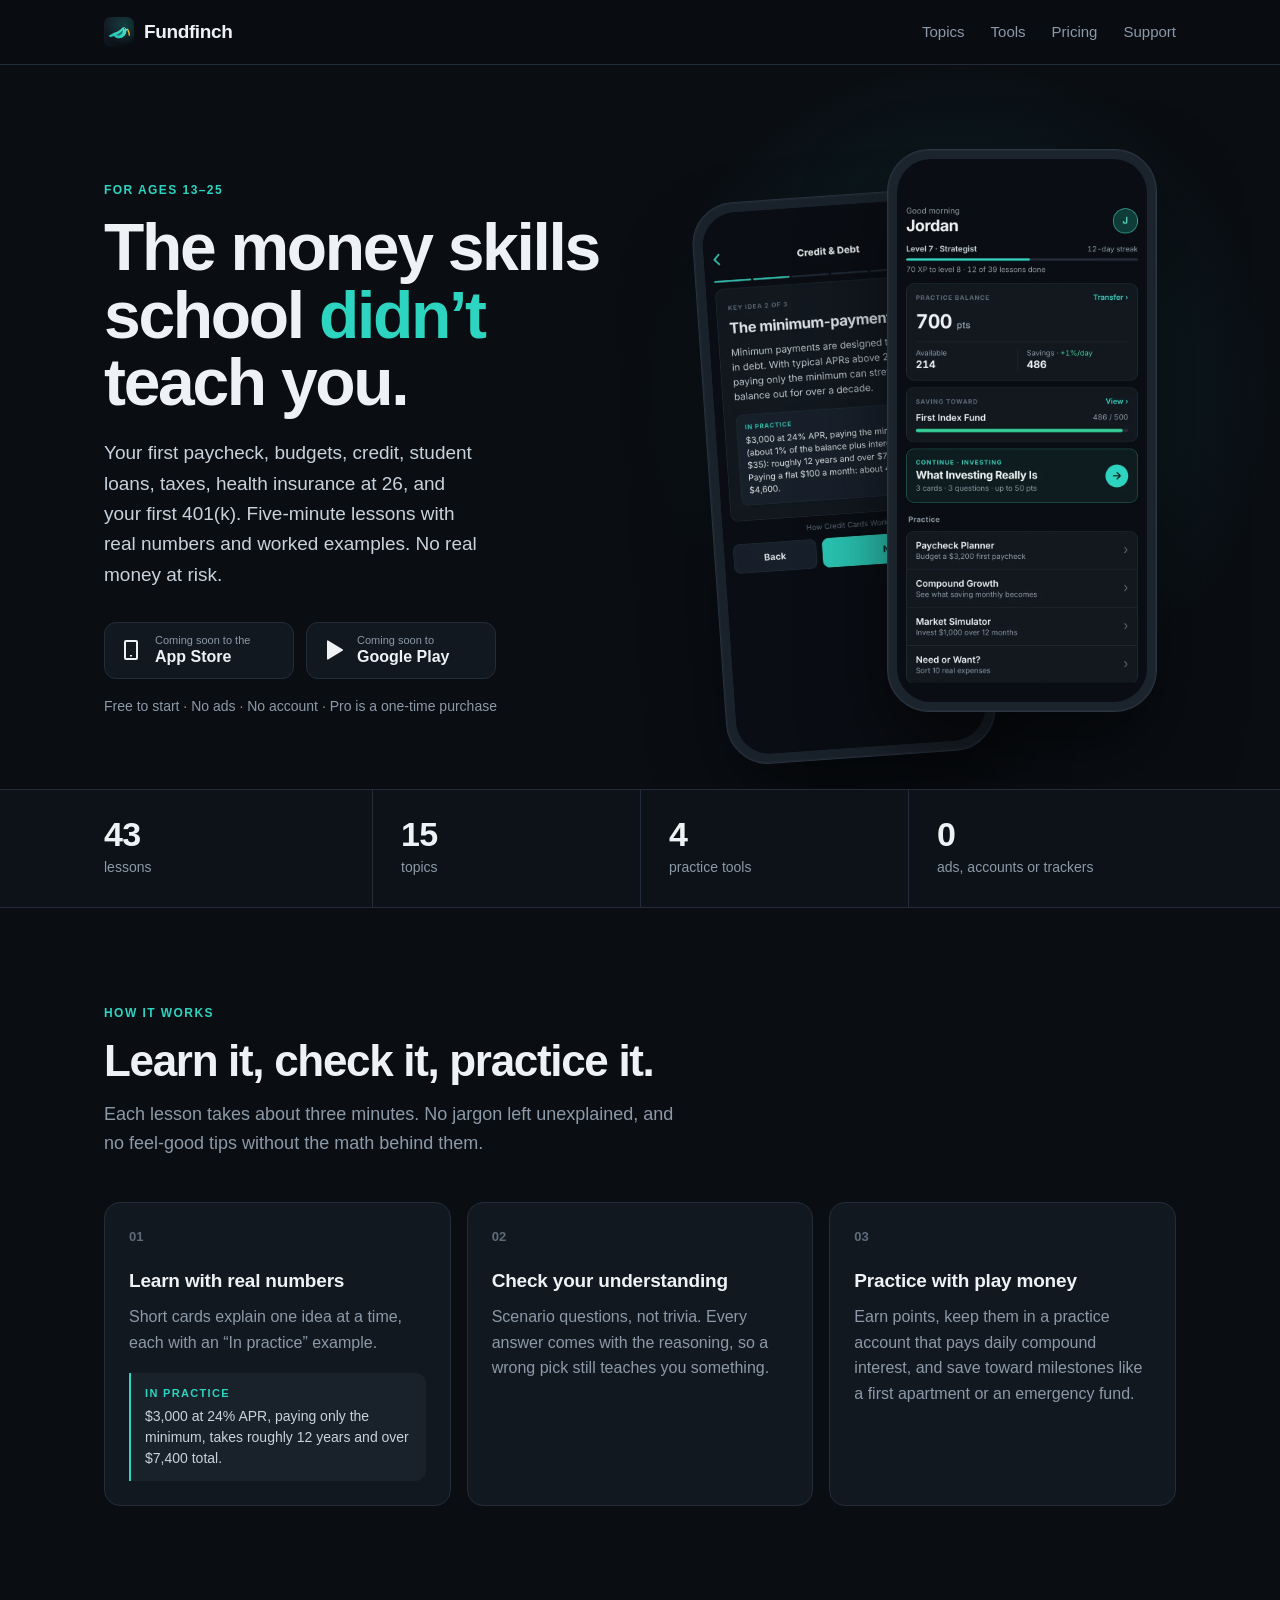
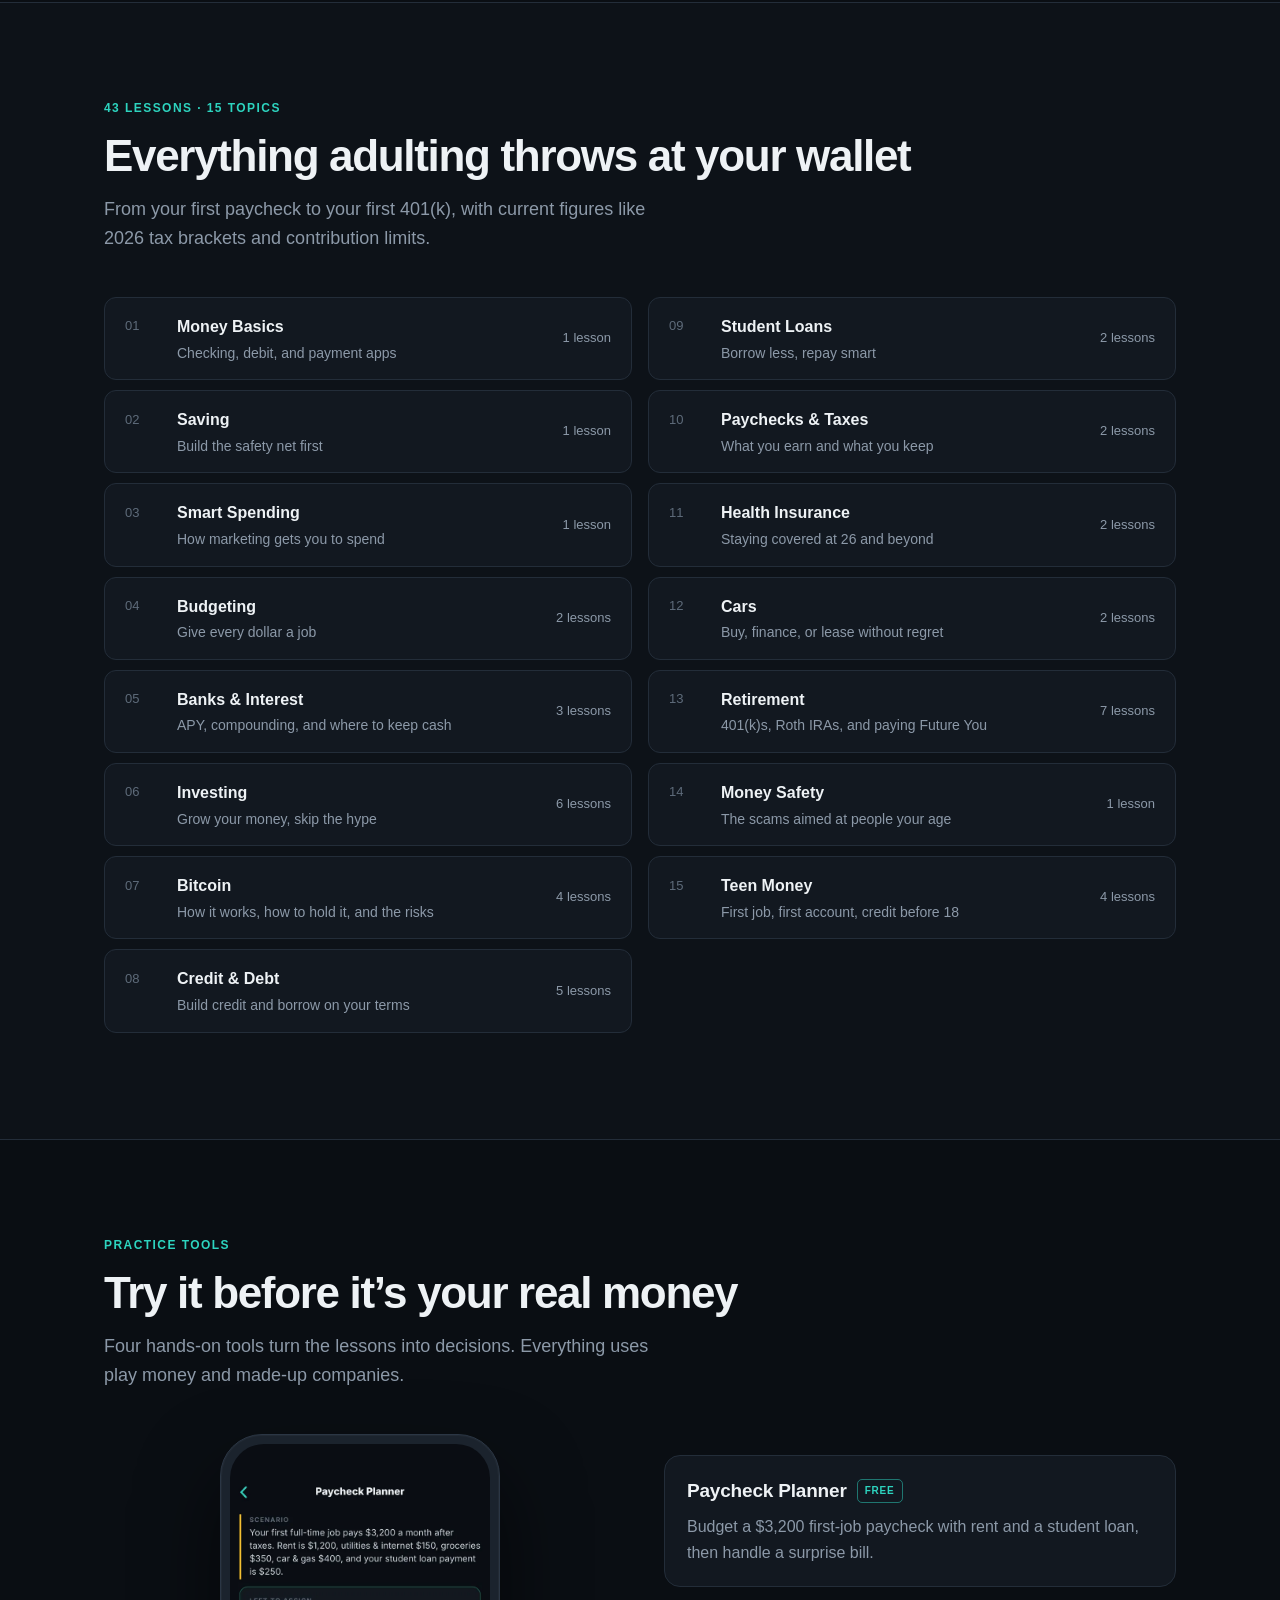
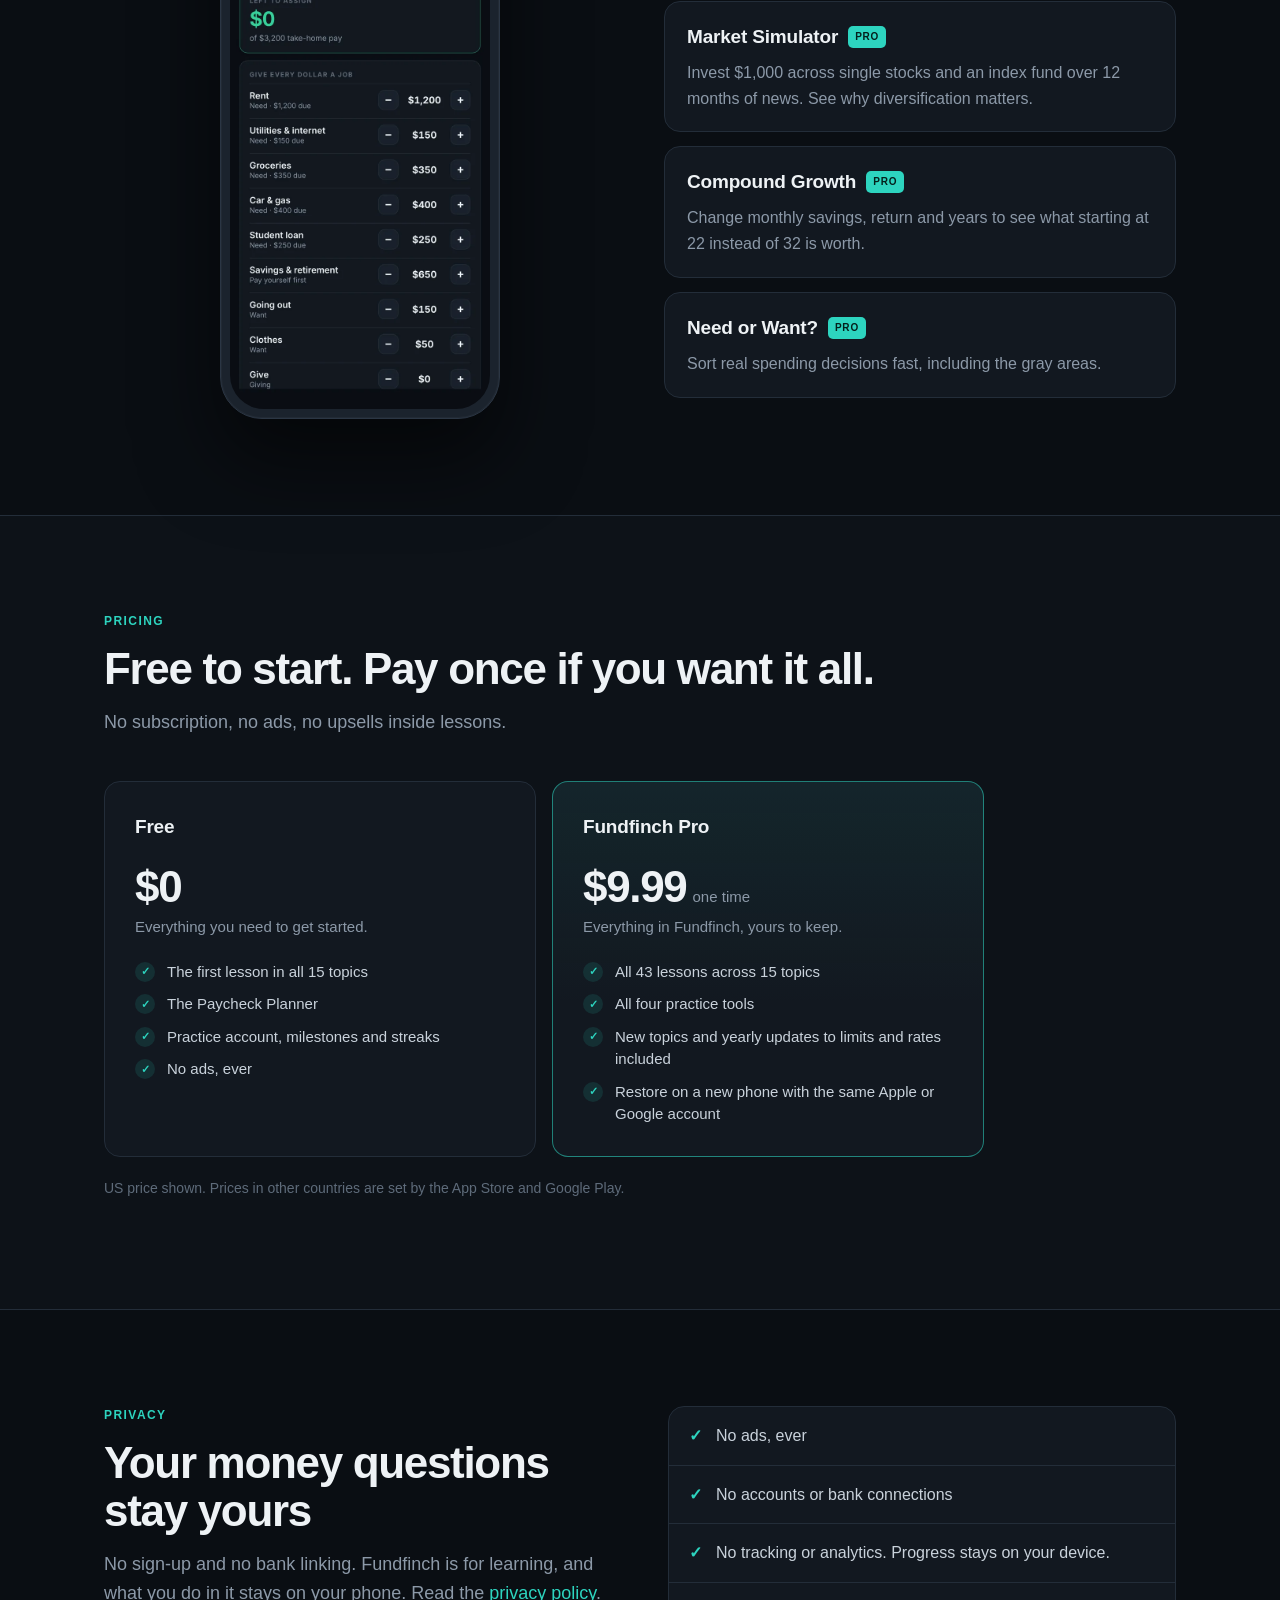
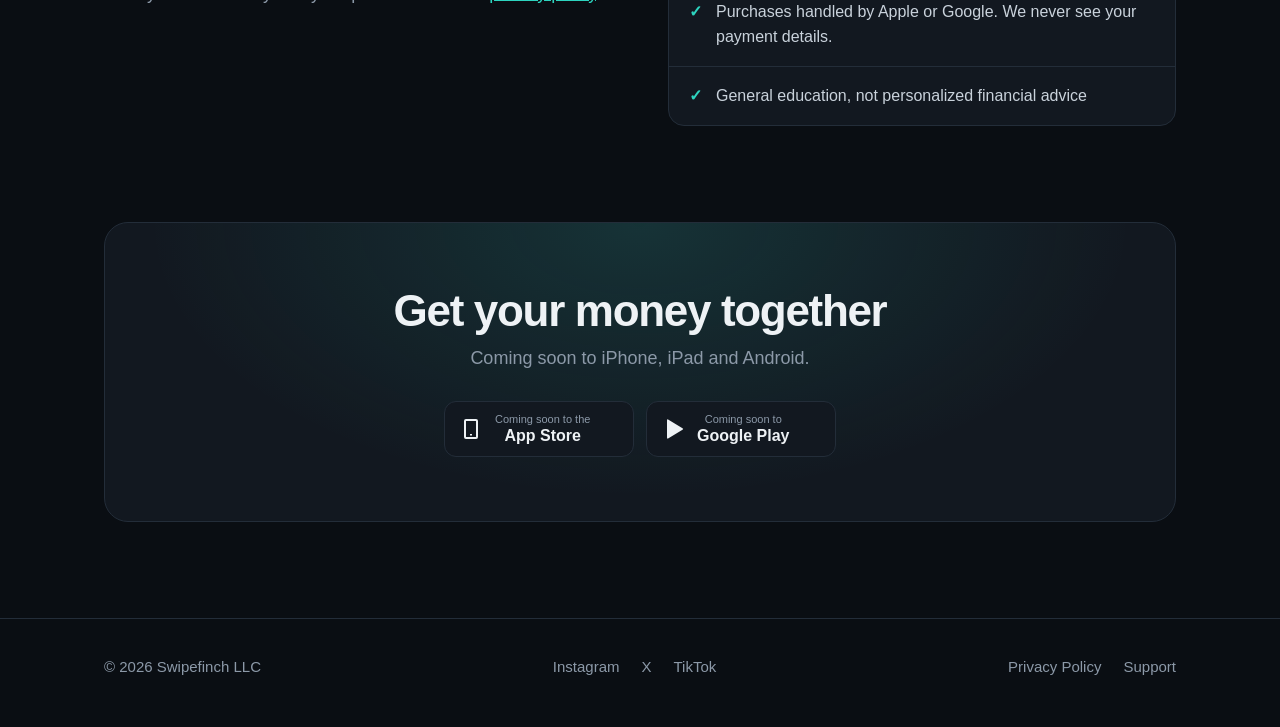
==== commit 6905c1a2: "Ages: Dimefinch is now 7–12, Fundfinch 13–25 with a Teen Money topic" ====
--- a/index.html
+++ b/index.html
@@ -4,10 +4,10 @@
   <meta charset="utf-8">
   <meta name="viewport" content="width=device-width, initial-scale=1">
   <title>Fundfinch: Money Skills for Real Life</title>
-  <meta name="description" content="Fundfinch teaches young adults 18–25 the money skills school skipped: budgeting, credit, student loans, health insurance, investing, and retirement. Free to start, no ads, no tracking.">
+  <meta name="description" content="Fundfinch teaches teens and young adults 13–25 the money skills school skipped: first jobs, budgeting, credit, student loans, health insurance, investing, and retirement. Free to start, no ads, no tracking.">
   <meta name="theme-color" content="#0A0E13">
   <meta property="og:title" content="Fundfinch: Money Skills for Real Life">
-  <meta property="og:description" content="Short lessons with real numbers on credit, loans, taxes, investing and retirement for ages 18–25. No ads, no tracking.">
+  <meta property="og:description" content="Short lessons with real numbers on credit, loans, taxes, investing and retirement for ages 13–25. No ads, no tracking.">
   <meta property="og:image" content="https://fundfinch.app/img/home.webp">
   <link rel="icon" href="mark.svg" type="image/svg+xml">
   <link rel="alternate icon" href="favicon.png">
@@ -32,9 +32,9 @@
   <div class="hero">
     <div class="wrap">
       <div>
-        <p class="label">For ages 18–25</p>
+        <p class="label">For ages 13–25</p>
         <h1>The money skills school <em>didn’t</em> teach you.</h1>
-        <p class="lead">Budgets, credit, student loans, taxes, health insurance at 26, and your first 401(k). Five-minute lessons with real numbers and worked examples. No real money at risk.</p>
+        <p class="lead">Your first paycheck, budgets, credit, student loans, taxes, health insurance at 26, and your first 401(k). Five-minute lessons with real numbers and worked examples. No real money at risk.</p>
         <div class="badges">
           <a class="store" aria-disabled="true"><svg viewBox="0 0 24 24" aria-hidden="true"><path d="M7 2h10a2 2 0 0 1 2 2v16a2 2 0 0 1-2 2H7a2 2 0 0 1-2-2V4a2 2 0 0 1 2-2zm0 2v16h10V4H7zm4 13h2v1.5h-2z"/></svg><span><small>Coming soon to the</small>App Store</span></a>
           <a class="store" aria-disabled="true"><svg viewBox="0 0 24 24" aria-hidden="true"><path d="M6 3.5v17a1 1 0 0 0 1.5.86l14-8.5a1 1 0 0 0 0-1.72l-14-8.5A1 1 0 0 0 6 3.5z"/></svg><span><small>Coming soon to</small>Google Play</span></a>
@@ -51,8 +51,8 @@
 
   <div class="stats">
     <div class="wrap">
-      <div class="stat"><b>39</b><span>lessons</span></div>
-      <div class="stat"><b>14</b><span>topics</span></div>
+      <div class="stat"><b>43</b><span>lessons</span></div>
+      <div class="stat"><b>15</b><span>topics</span></div>
       <div class="stat"><b>4</b><span>practice tools</span></div>
       <div class="stat"><b>0</b><span>ads, accounts or trackers</span></div>
     </div>
@@ -86,7 +86,7 @@
 
   <section id="topics" class="alt">
     <div class="wrap">
-      <p class="label">39 lessons · 14 topics</p>
+      <p class="label">43 lessons · 15 topics</p>
       <h2>Everything adulting throws at your wallet</h2>
       <p class="section-lead">From your first paycheck to your first 401(k), with current figures like 2026 tax brackets and contribution limits.</p>
       <div class="topics">
@@ -104,6 +104,7 @@
         <div class="topic"><span class="n">12</span><h3>Cars</h3><p>Buy, finance, or lease without regret</p><span class="count">2 lessons</span></div>
         <div class="topic"><span class="n">13</span><h3>Retirement</h3><p>401(k)s, Roth IRAs, and paying Future You</p><span class="count">7 lessons</span></div>
         <div class="topic"><span class="n">14</span><h3>Money Safety</h3><p>The scams aimed at people your age</p><span class="count">1 lesson</span></div>
+        <div class="topic"><span class="n">15</span><h3>Teen Money</h3><p>First job, first account, credit before 18</p><span class="count">4 lessons</span></div>
       </div>
     </div>
   </section>
@@ -136,7 +137,7 @@
           <div class="price num">$0</div>
           <p class="tag">Everything you need to get started.</p>
           <ul class="ticks">
-            <li>The first lesson in all 14 topics</li>
+            <li>The first lesson in all 15 topics</li>
             <li>The Paycheck Planner</li>
             <li>Practice account, milestones and streaks</li>
             <li>No ads, ever</li>
@@ -147,7 +148,7 @@
           <div class="price num">$9.99<small>one time</small></div>
           <p class="tag">Everything in Fundfinch, yours to keep.</p>
           <ul class="ticks">
-            <li>All 39 lessons across 14 topics</li>
+            <li>All 43 lessons across 15 topics</li>
             <li>All four practice tools</li>
             <li>New topics and yearly updates to limits and rates included</li>
             <li>Restore on a new phone with the same Apple or Google account</li>
--- a/style.css
+++ b/style.css
@@ -98,7 +98,7 @@
 .example b { display: block; font-size: 11px; letter-spacing: 0.12em; text-transform: uppercase; color: var(--primary); margin-bottom: 4px; }
 
 /* Topics */
-.topics { display: grid; grid-template-columns: 1fr 1fr; grid-template-rows: repeat(7, auto); grid-auto-flow: column; column-gap: 16px; }
+.topics { display: grid; grid-template-columns: 1fr 1fr; grid-template-rows: repeat(8, auto); grid-auto-flow: column; column-gap: 16px; }
 .topic { display: grid; grid-template-columns: 40px 1fr auto; align-items: center; gap: 4px 12px; padding: 16px 20px; background: var(--card); border: 1px solid var(--line); border-radius: 12px; margin-bottom: 10px; }
 .topic .n { color: var(--faint); font-size: 13px; font-variant-numeric: tabular-nums; }
 .topic h3 { margin: 0; font-size: 16px; font-weight: 600; }
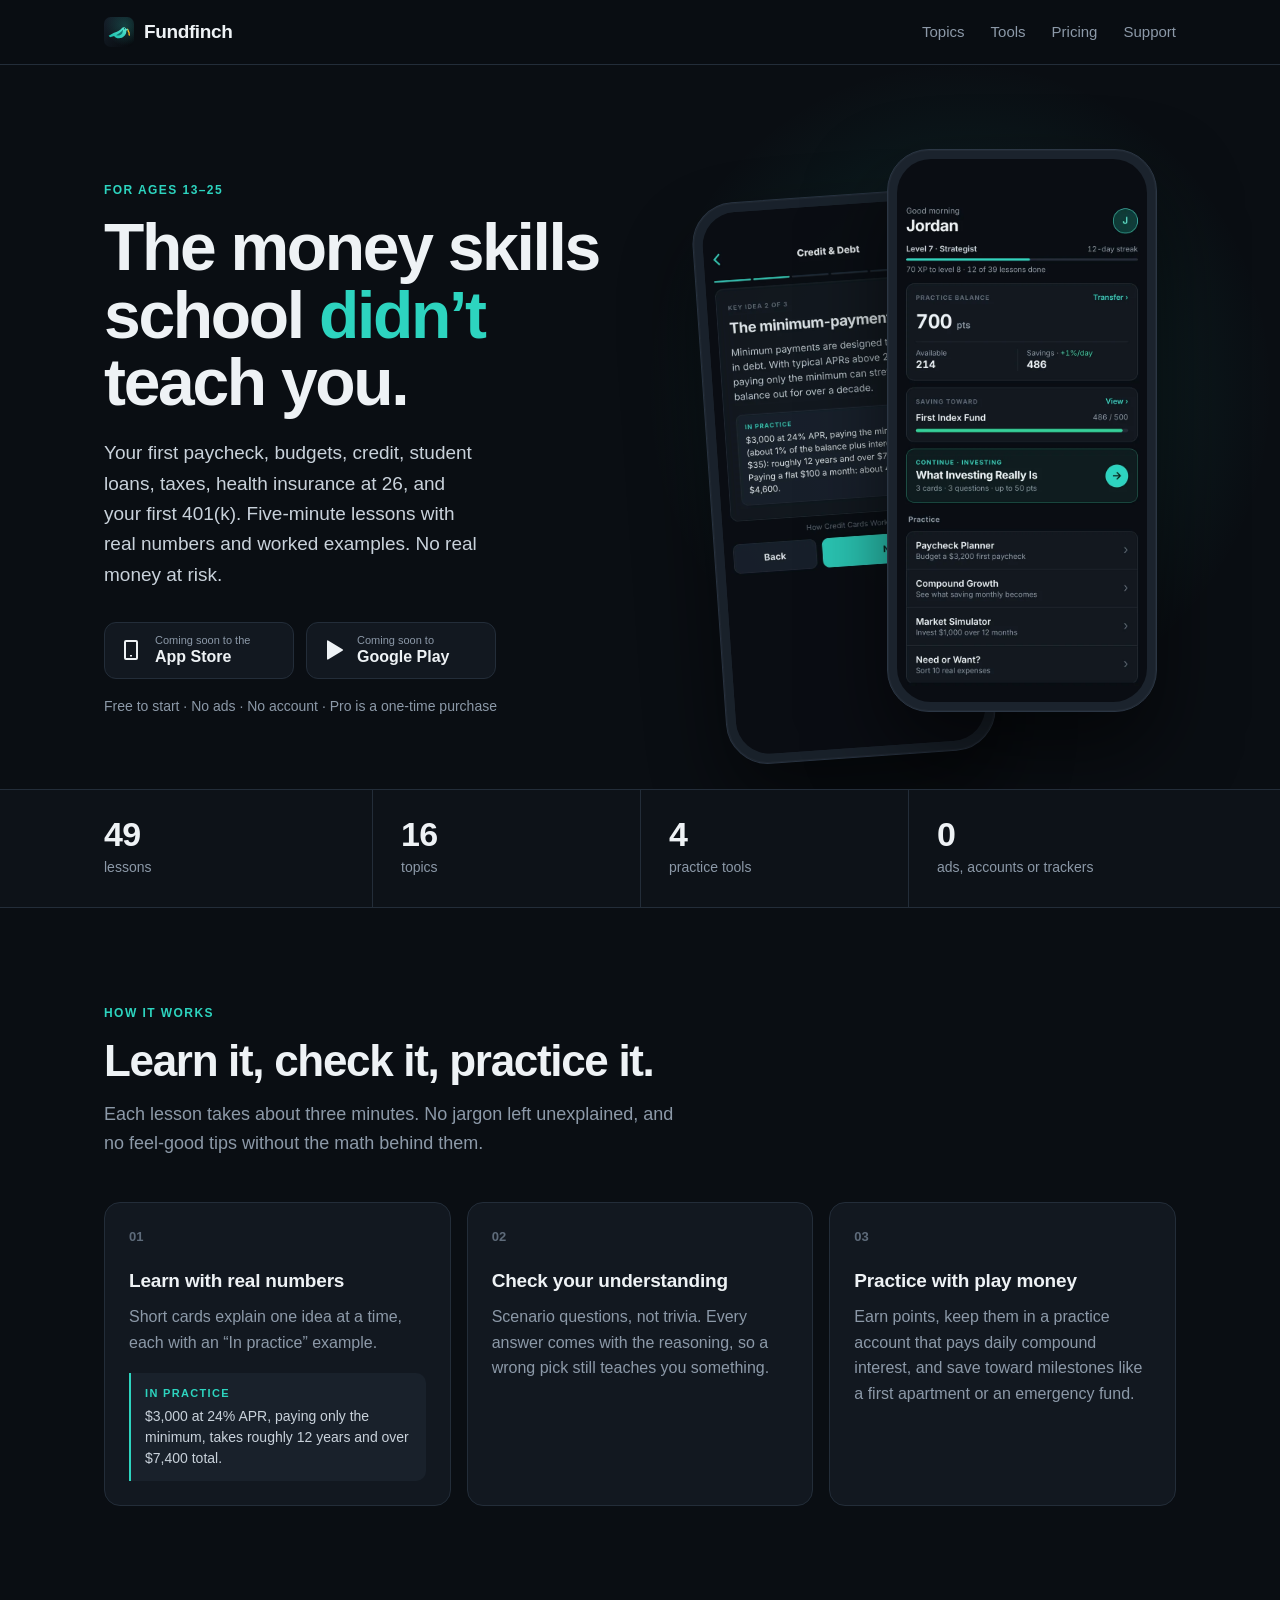
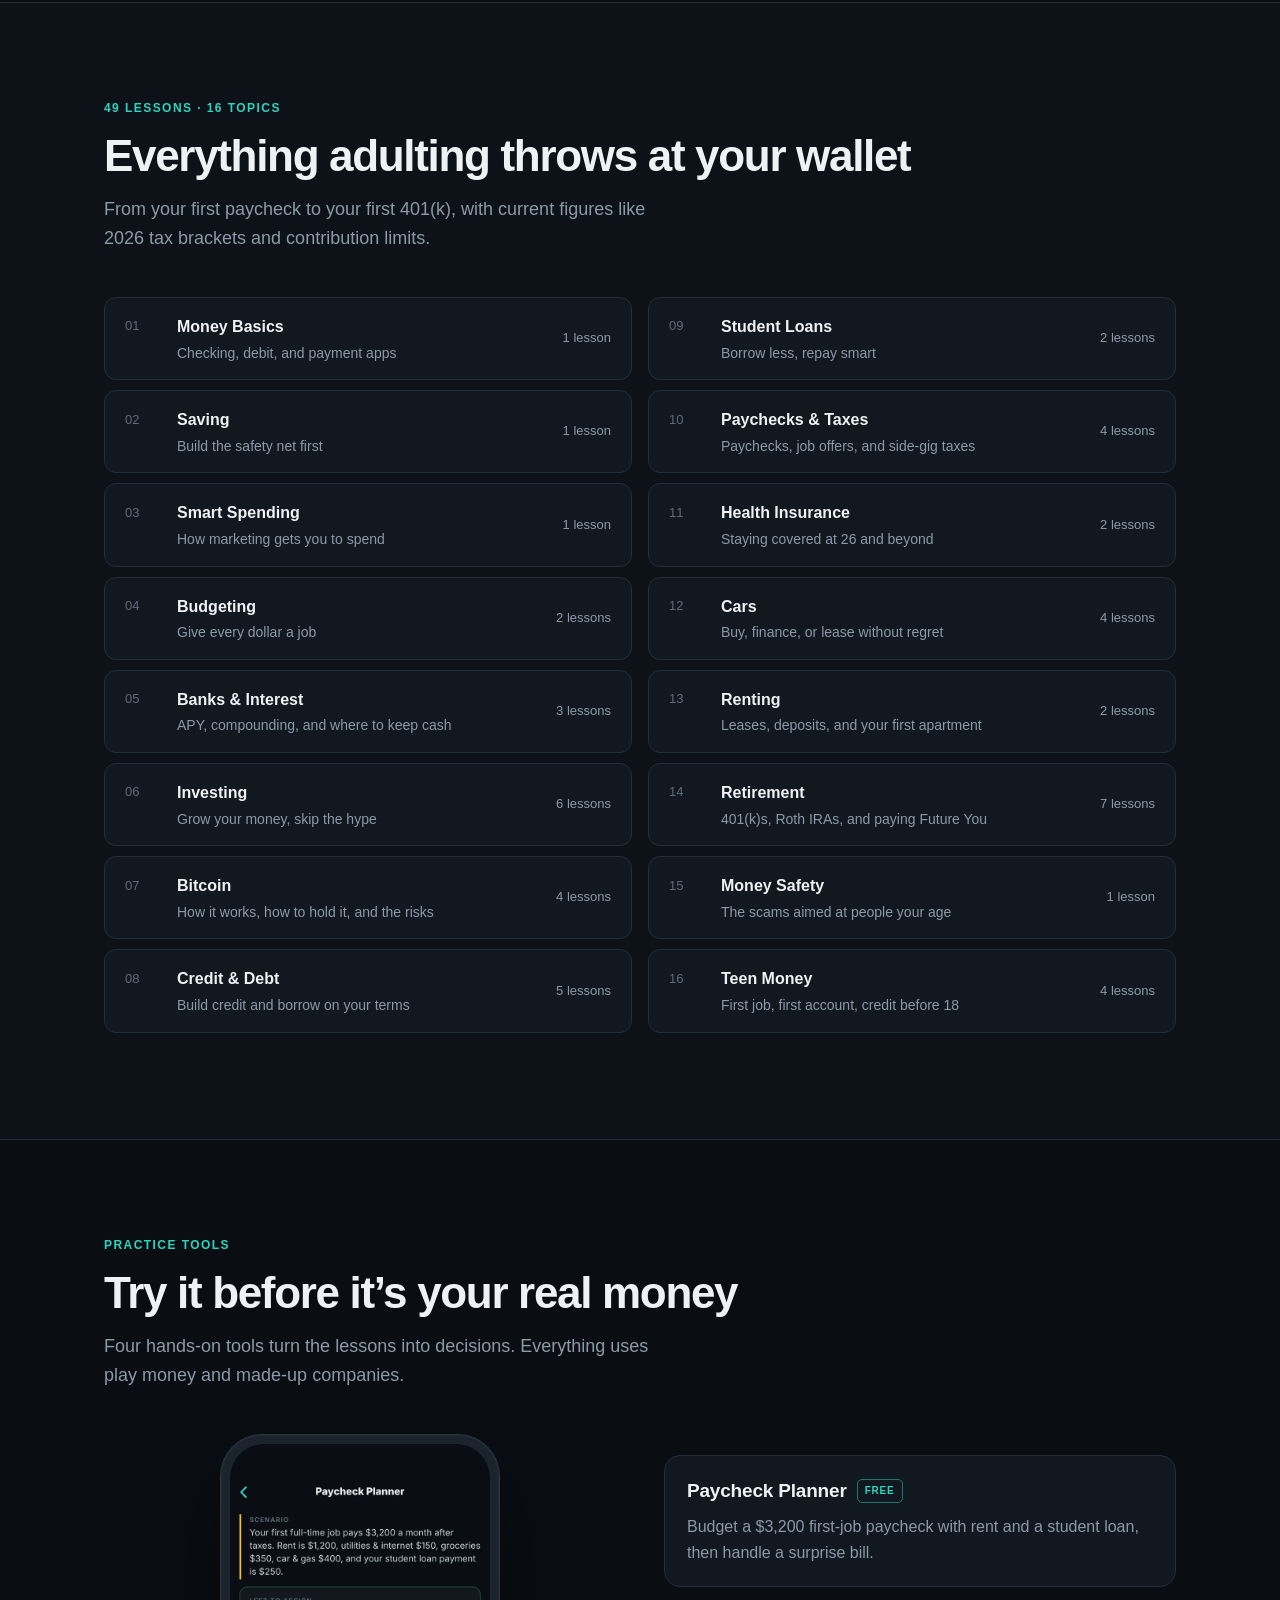
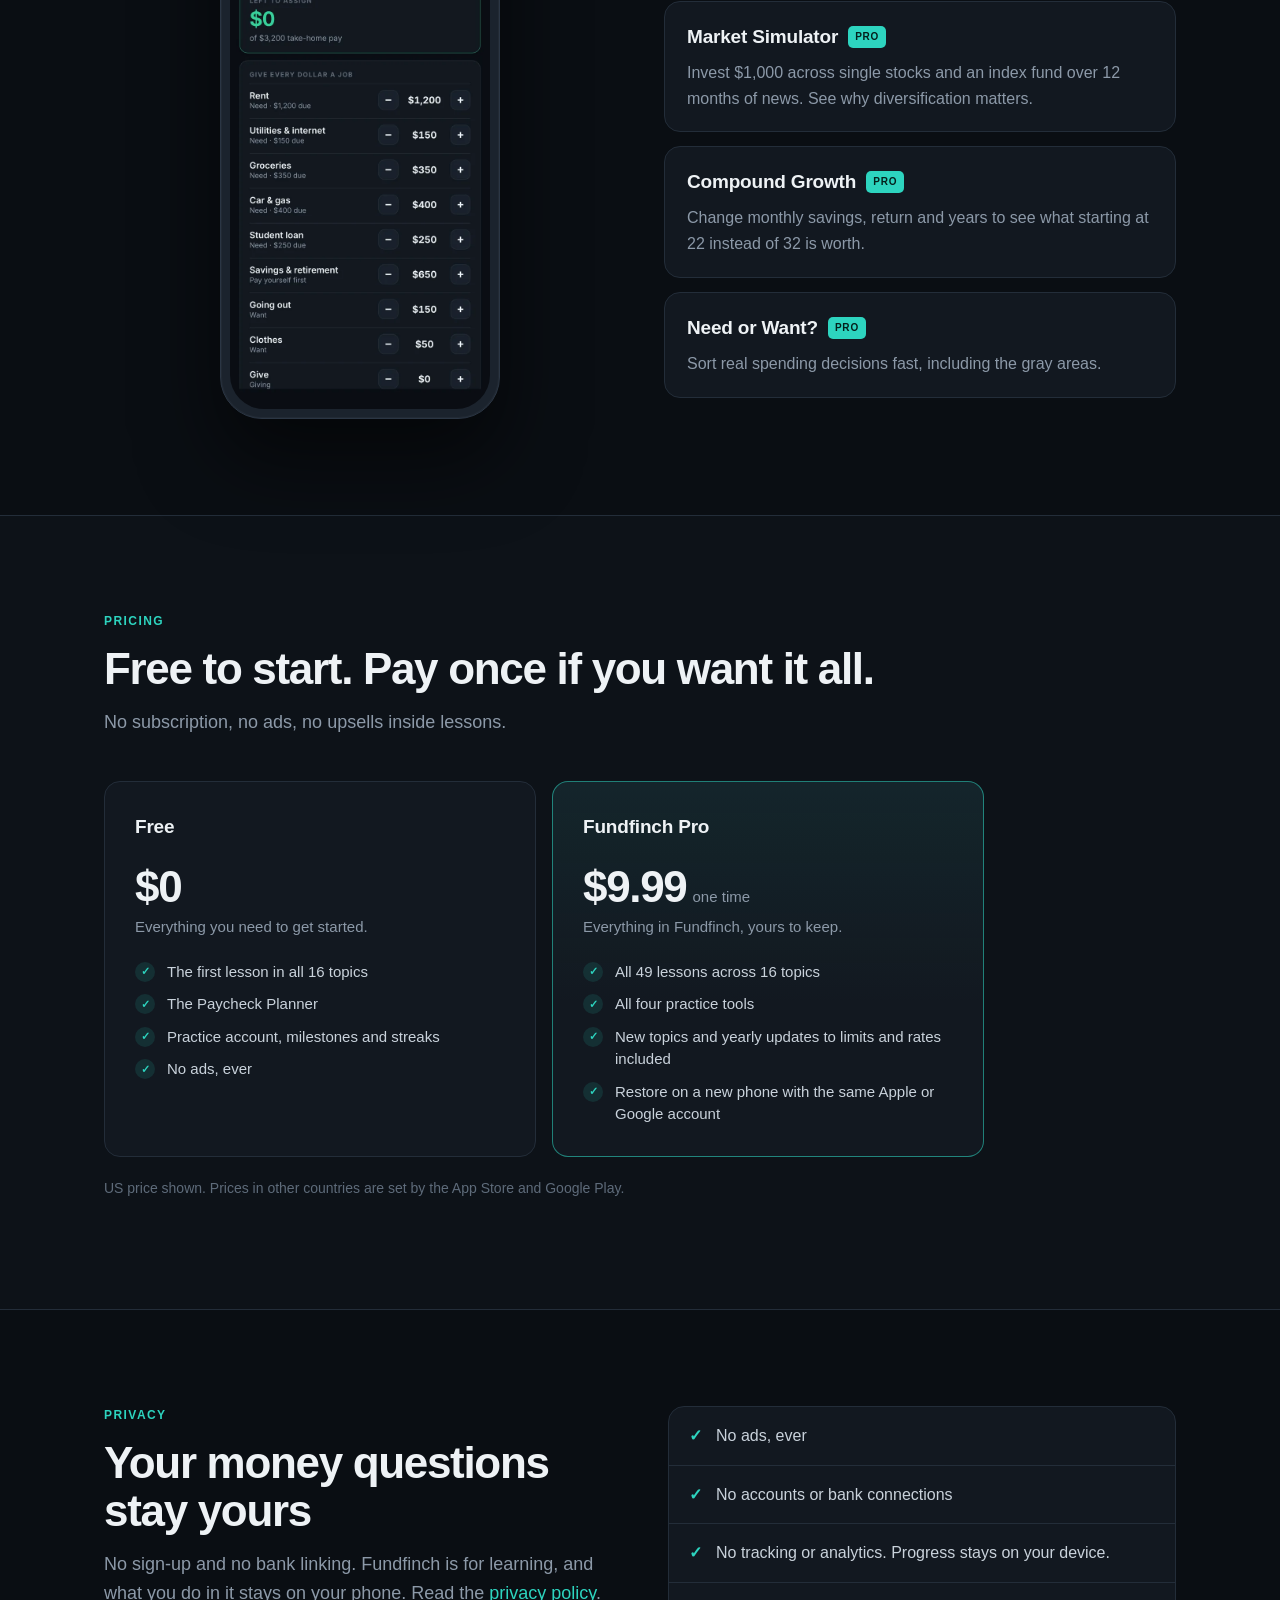
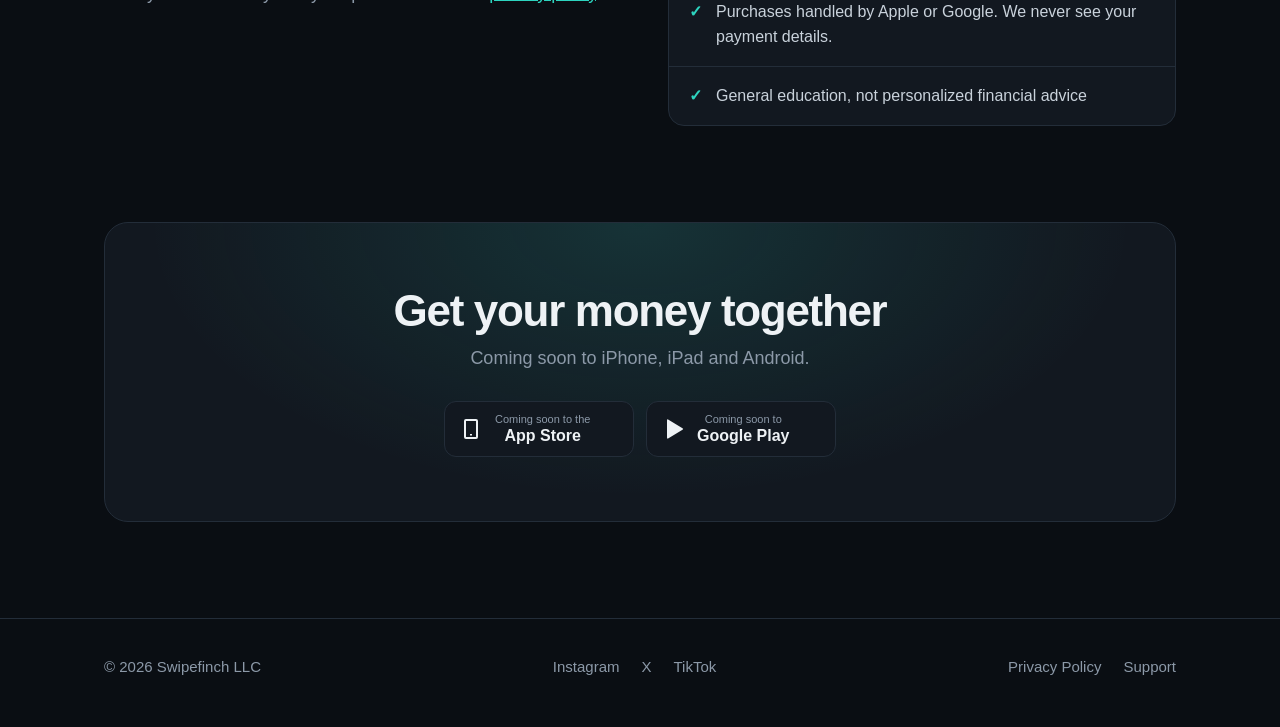
==== commit c6eb670e: "49 lessons across 16 topics: add Renting, more car and work lessons" ====
--- a/index.html
+++ b/index.html
@@ -51,8 +51,8 @@
 
   <div class="stats">
     <div class="wrap">
-      <div class="stat"><b>43</b><span>lessons</span></div>
-      <div class="stat"><b>15</b><span>topics</span></div>
+      <div class="stat"><b>49</b><span>lessons</span></div>
+      <div class="stat"><b>16</b><span>topics</span></div>
       <div class="stat"><b>4</b><span>practice tools</span></div>
       <div class="stat"><b>0</b><span>ads, accounts or trackers</span></div>
     </div>
@@ -86,7 +86,7 @@
 
   <section id="topics" class="alt">
     <div class="wrap">
-      <p class="label">43 lessons · 15 topics</p>
+      <p class="label">49 lessons · 16 topics</p>
       <h2>Everything adulting throws at your wallet</h2>
       <p class="section-lead">From your first paycheck to your first 401(k), with current figures like 2026 tax brackets and contribution limits.</p>
       <div class="topics">
@@ -99,12 +99,13 @@
         <div class="topic"><span class="n">07</span><h3>Bitcoin</h3><p>How it works, how to hold it, and the risks</p><span class="count">4 lessons</span></div>
         <div class="topic"><span class="n">08</span><h3>Credit &amp; Debt</h3><p>Build credit and borrow on your terms</p><span class="count">5 lessons</span></div>
         <div class="topic"><span class="n">09</span><h3>Student Loans</h3><p>Borrow less, repay smart</p><span class="count">2 lessons</span></div>
-        <div class="topic"><span class="n">10</span><h3>Paychecks &amp; Taxes</h3><p>What you earn and what you keep</p><span class="count">2 lessons</span></div>
+        <div class="topic"><span class="n">10</span><h3>Paychecks &amp; Taxes</h3><p>Paychecks, job offers, and side-gig taxes</p><span class="count">4 lessons</span></div>
         <div class="topic"><span class="n">11</span><h3>Health Insurance</h3><p>Staying covered at 26 and beyond</p><span class="count">2 lessons</span></div>
-        <div class="topic"><span class="n">12</span><h3>Cars</h3><p>Buy, finance, or lease without regret</p><span class="count">2 lessons</span></div>
-        <div class="topic"><span class="n">13</span><h3>Retirement</h3><p>401(k)s, Roth IRAs, and paying Future You</p><span class="count">7 lessons</span></div>
-        <div class="topic"><span class="n">14</span><h3>Money Safety</h3><p>The scams aimed at people your age</p><span class="count">1 lesson</span></div>
-        <div class="topic"><span class="n">15</span><h3>Teen Money</h3><p>First job, first account, credit before 18</p><span class="count">4 lessons</span></div>
+        <div class="topic"><span class="n">12</span><h3>Cars</h3><p>Buy, finance, or lease without regret</p><span class="count">4 lessons</span></div>
+        <div class="topic"><span class="n">13</span><h3>Renting</h3><p>Leases, deposits, and your first apartment</p><span class="count">2 lessons</span></div>
+        <div class="topic"><span class="n">14</span><h3>Retirement</h3><p>401(k)s, Roth IRAs, and paying Future You</p><span class="count">7 lessons</span></div>
+        <div class="topic"><span class="n">15</span><h3>Money Safety</h3><p>The scams aimed at people your age</p><span class="count">1 lesson</span></div>
+        <div class="topic"><span class="n">16</span><h3>Teen Money</h3><p>First job, first account, credit before 18</p><span class="count">4 lessons</span></div>
       </div>
     </div>
   </section>
@@ -137,7 +138,7 @@
           <div class="price num">$0</div>
           <p class="tag">Everything you need to get started.</p>
           <ul class="ticks">
-            <li>The first lesson in all 15 topics</li>
+            <li>The first lesson in all 16 topics</li>
             <li>The Paycheck Planner</li>
             <li>Practice account, milestones and streaks</li>
             <li>No ads, ever</li>
@@ -148,7 +149,7 @@
           <div class="price num">$9.99<small>one time</small></div>
           <p class="tag">Everything in Fundfinch, yours to keep.</p>
           <ul class="ticks">
-            <li>All 43 lessons across 15 topics</li>
+            <li>All 49 lessons across 16 topics</li>
             <li>All four practice tools</li>
             <li>New topics and yearly updates to limits and rates included</li>
             <li>Restore on a new phone with the same Apple or Google account</li>
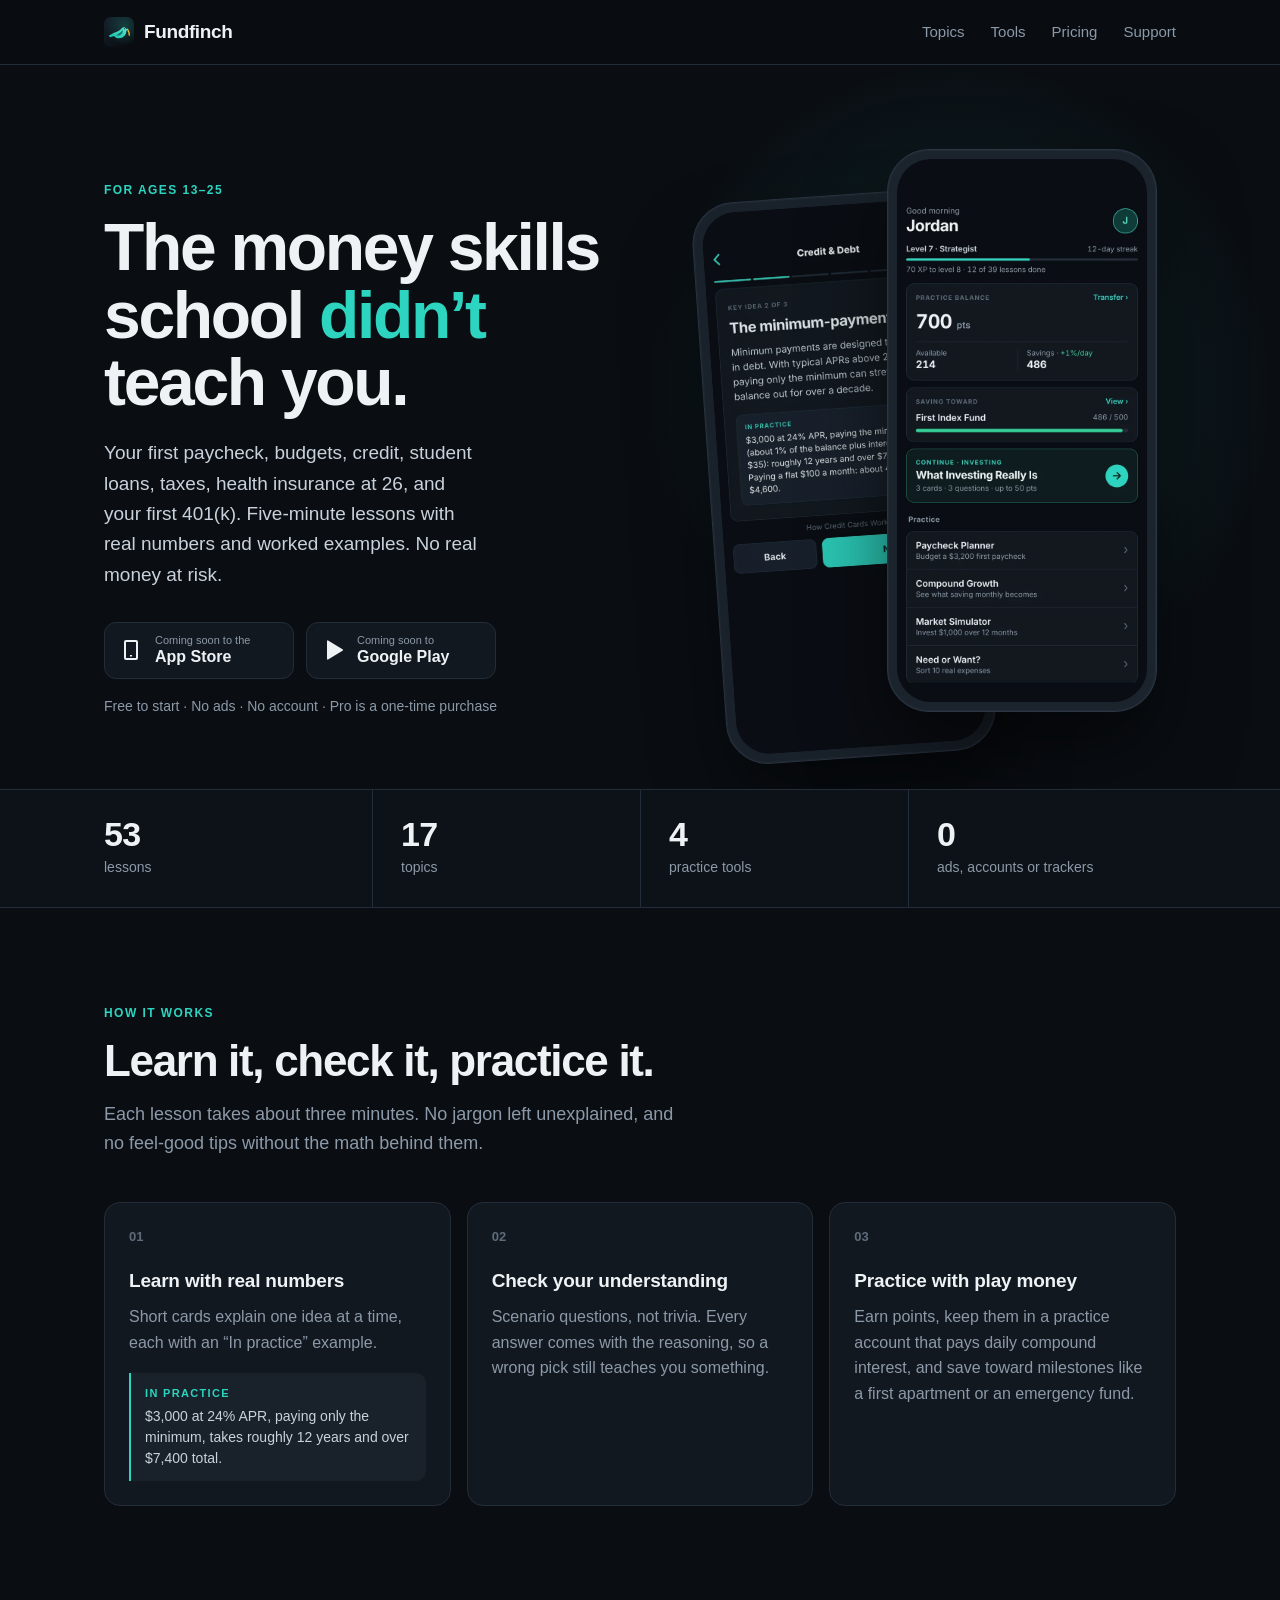
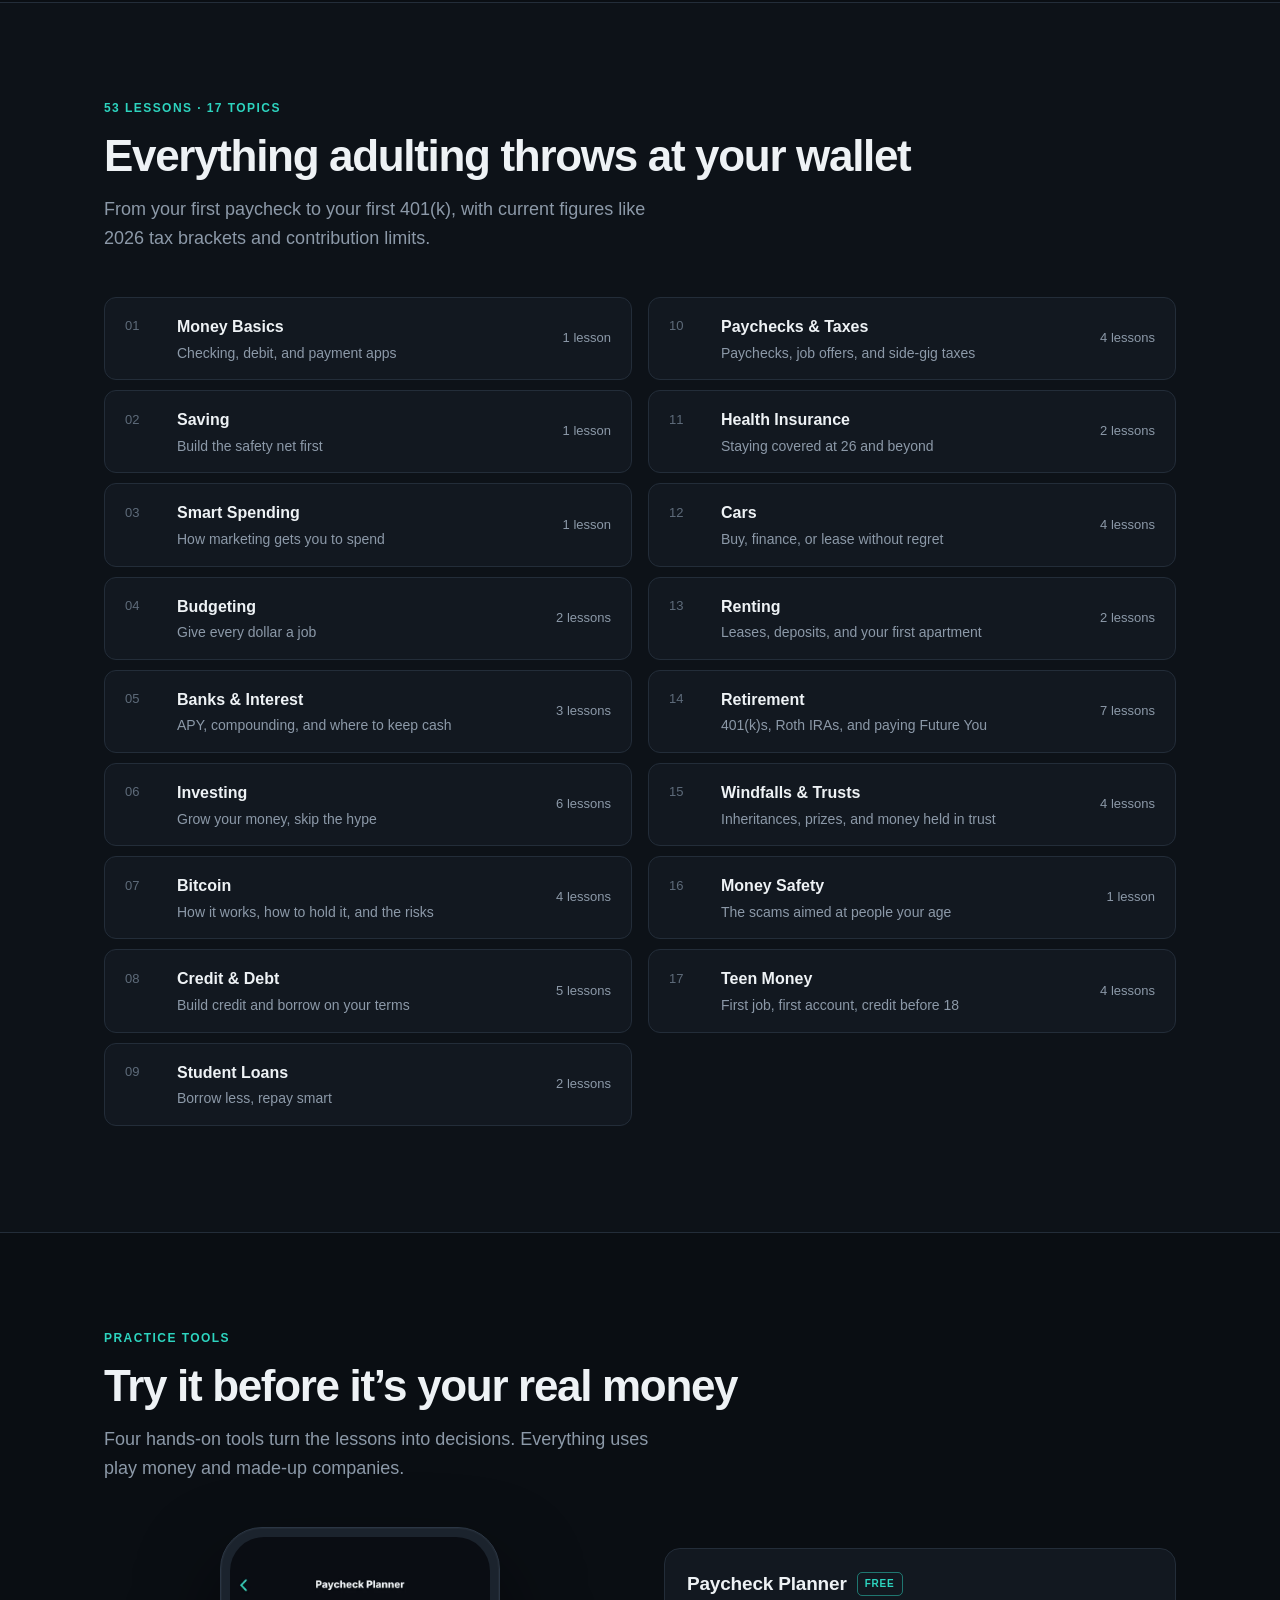
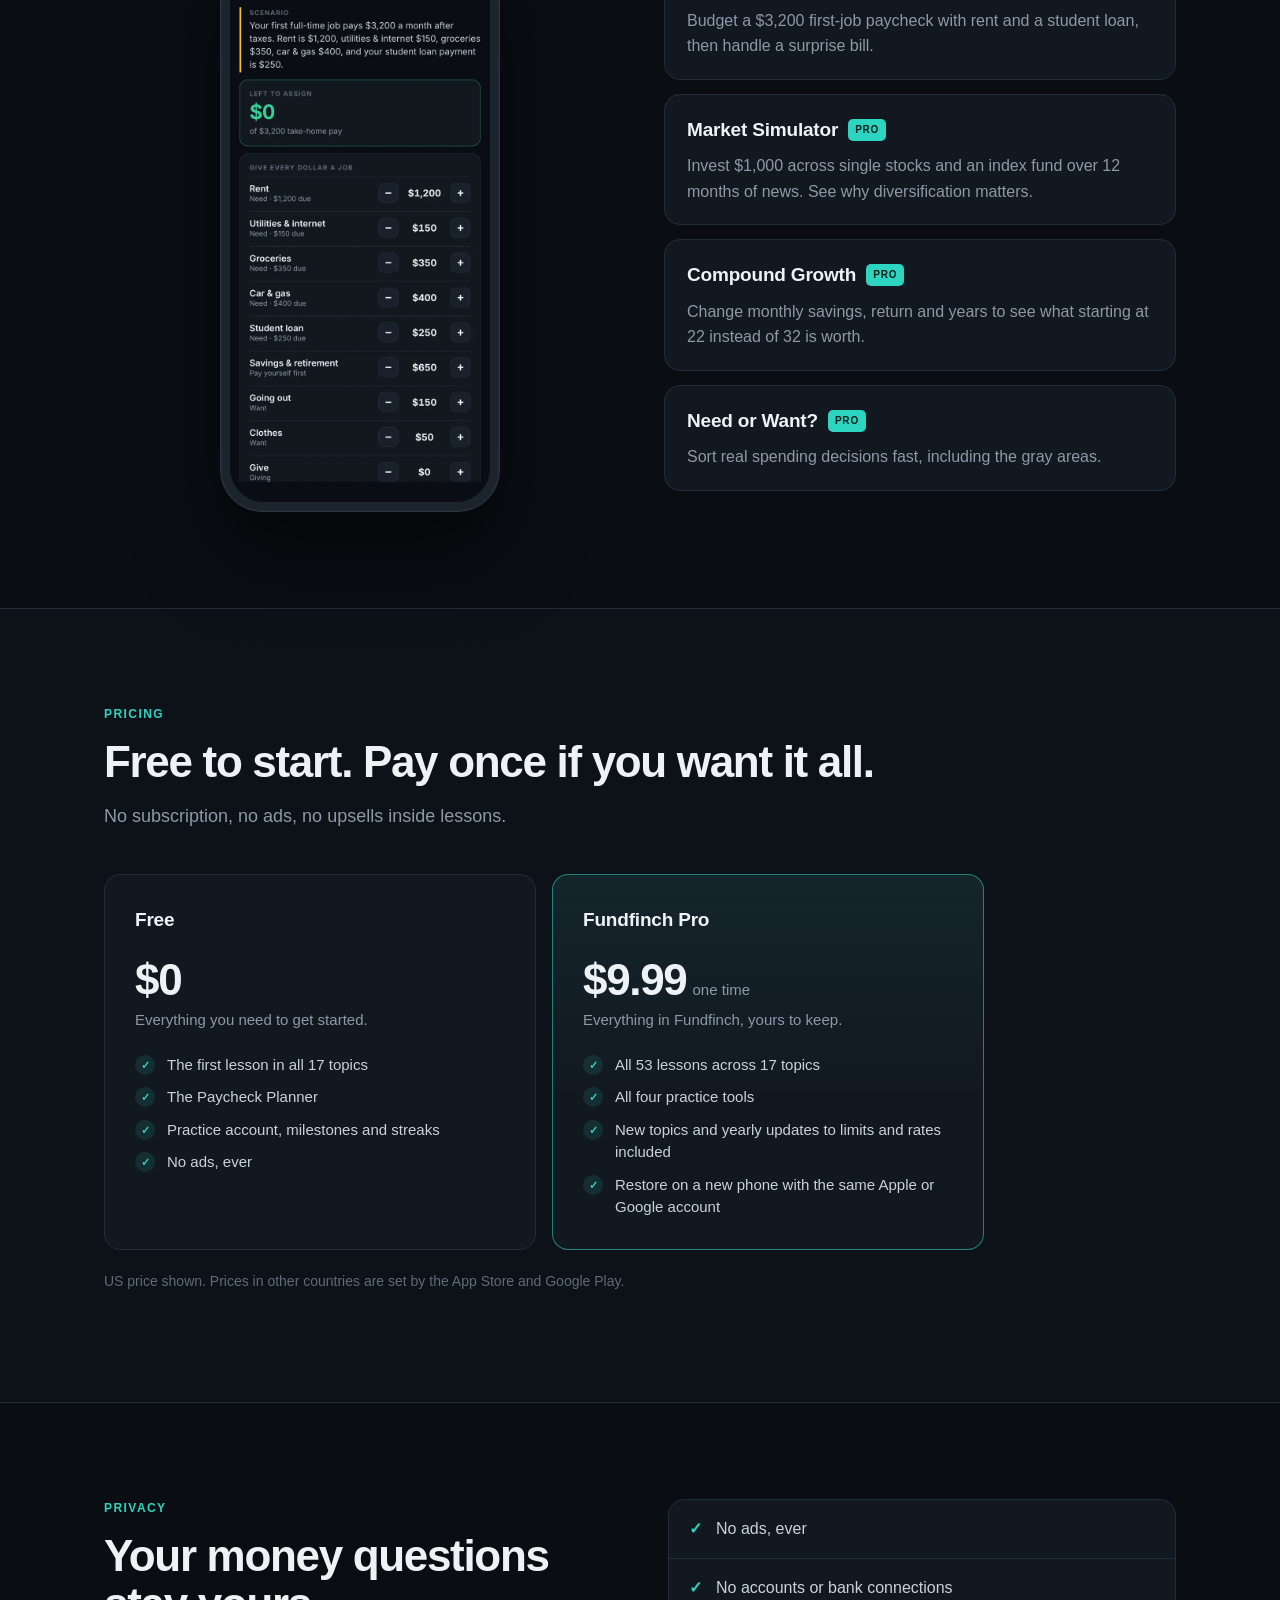
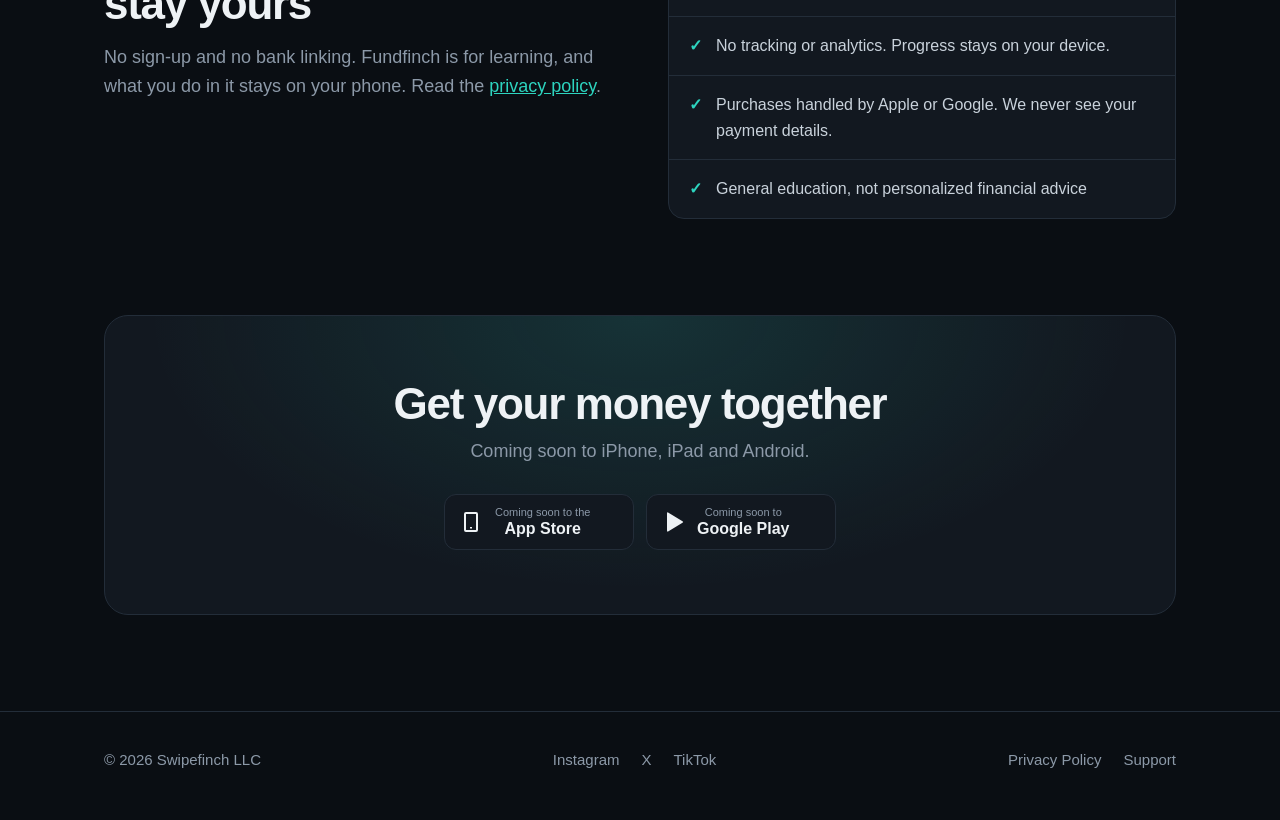
==== commit 402e5fa1: "Add Windfalls & Trusts topic: 53 lessons across 17 topics" ====
--- a/index.html
+++ b/index.html
@@ -51,8 +51,8 @@
 
   <div class="stats">
     <div class="wrap">
-      <div class="stat"><b>49</b><span>lessons</span></div>
-      <div class="stat"><b>16</b><span>topics</span></div>
+      <div class="stat"><b>53</b><span>lessons</span></div>
+      <div class="stat"><b>17</b><span>topics</span></div>
       <div class="stat"><b>4</b><span>practice tools</span></div>
       <div class="stat"><b>0</b><span>ads, accounts or trackers</span></div>
     </div>
@@ -86,7 +86,7 @@
 
   <section id="topics" class="alt">
     <div class="wrap">
-      <p class="label">49 lessons · 16 topics</p>
+      <p class="label">53 lessons · 17 topics</p>
       <h2>Everything adulting throws at your wallet</h2>
       <p class="section-lead">From your first paycheck to your first 401(k), with current figures like 2026 tax brackets and contribution limits.</p>
       <div class="topics">
@@ -104,8 +104,9 @@
         <div class="topic"><span class="n">12</span><h3>Cars</h3><p>Buy, finance, or lease without regret</p><span class="count">4 lessons</span></div>
         <div class="topic"><span class="n">13</span><h3>Renting</h3><p>Leases, deposits, and your first apartment</p><span class="count">2 lessons</span></div>
         <div class="topic"><span class="n">14</span><h3>Retirement</h3><p>401(k)s, Roth IRAs, and paying Future You</p><span class="count">7 lessons</span></div>
-        <div class="topic"><span class="n">15</span><h3>Money Safety</h3><p>The scams aimed at people your age</p><span class="count">1 lesson</span></div>
-        <div class="topic"><span class="n">16</span><h3>Teen Money</h3><p>First job, first account, credit before 18</p><span class="count">4 lessons</span></div>
+        <div class="topic"><span class="n">15</span><h3>Windfalls &amp; Trusts</h3><p>Inheritances, prizes, and money held in trust</p><span class="count">4 lessons</span></div>
+        <div class="topic"><span class="n">16</span><h3>Money Safety</h3><p>The scams aimed at people your age</p><span class="count">1 lesson</span></div>
+        <div class="topic"><span class="n">17</span><h3>Teen Money</h3><p>First job, first account, credit before 18</p><span class="count">4 lessons</span></div>
       </div>
     </div>
   </section>
@@ -138,7 +139,7 @@
           <div class="price num">$0</div>
           <p class="tag">Everything you need to get started.</p>
           <ul class="ticks">
-            <li>The first lesson in all 16 topics</li>
+            <li>The first lesson in all 17 topics</li>
             <li>The Paycheck Planner</li>
             <li>Practice account, milestones and streaks</li>
             <li>No ads, ever</li>
@@ -149,7 +150,7 @@
           <div class="price num">$9.99<small>one time</small></div>
           <p class="tag">Everything in Fundfinch, yours to keep.</p>
           <ul class="ticks">
-            <li>All 49 lessons across 16 topics</li>
+            <li>All 53 lessons across 17 topics</li>
             <li>All four practice tools</li>
             <li>New topics and yearly updates to limits and rates included</li>
             <li>Restore on a new phone with the same Apple or Google account</li>
--- a/style.css
+++ b/style.css
@@ -98,7 +98,7 @@
 .example b { display: block; font-size: 11px; letter-spacing: 0.12em; text-transform: uppercase; color: var(--primary); margin-bottom: 4px; }
 
 /* Topics */
-.topics { display: grid; grid-template-columns: 1fr 1fr; grid-template-rows: repeat(8, auto); grid-auto-flow: column; column-gap: 16px; }
+.topics { display: grid; grid-template-columns: 1fr 1fr; grid-template-rows: repeat(9, auto); grid-auto-flow: column; column-gap: 16px; }
 .topic { display: grid; grid-template-columns: 40px 1fr auto; align-items: center; gap: 4px 12px; padding: 16px 20px; background: var(--card); border: 1px solid var(--line); border-radius: 12px; margin-bottom: 10px; }
 .topic .n { color: var(--faint); font-size: 13px; font-variant-numeric: tabular-nums; }
 .topic h3 { margin: 0; font-size: 16px; font-weight: 600; }
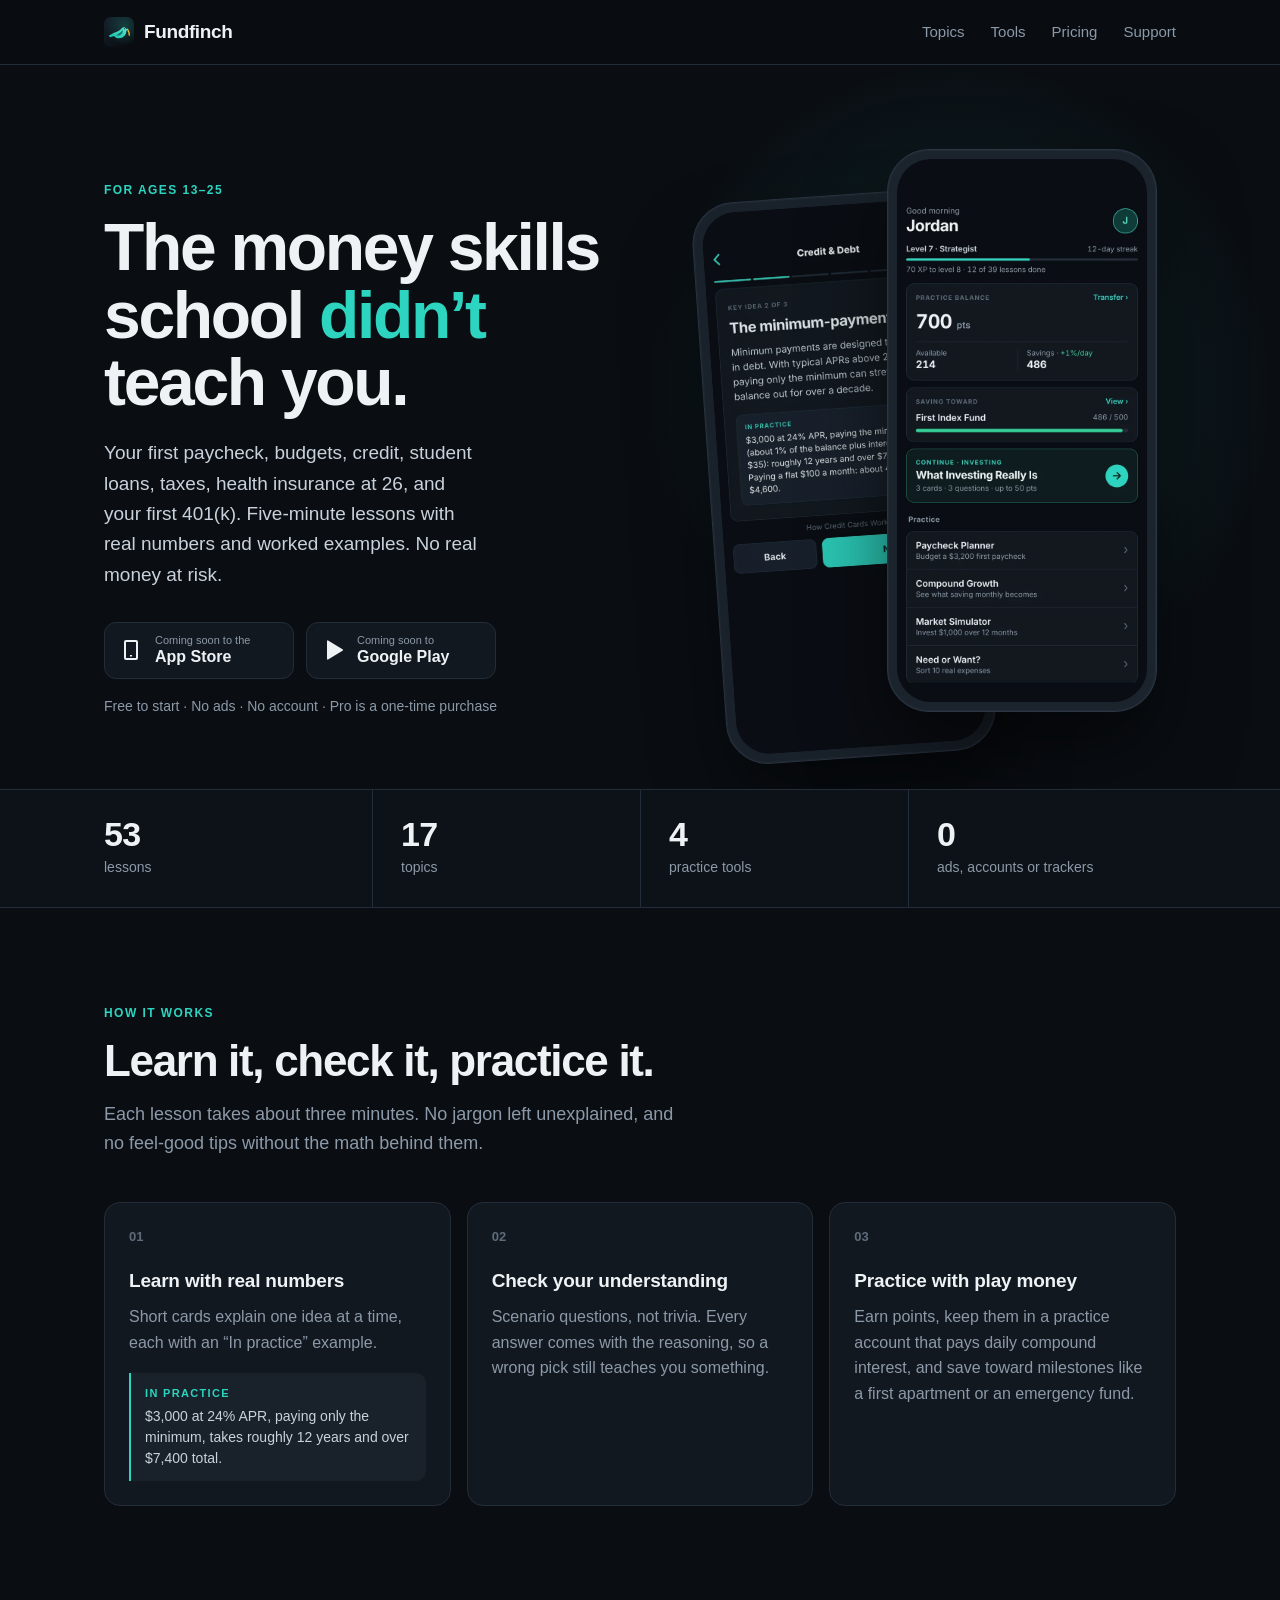
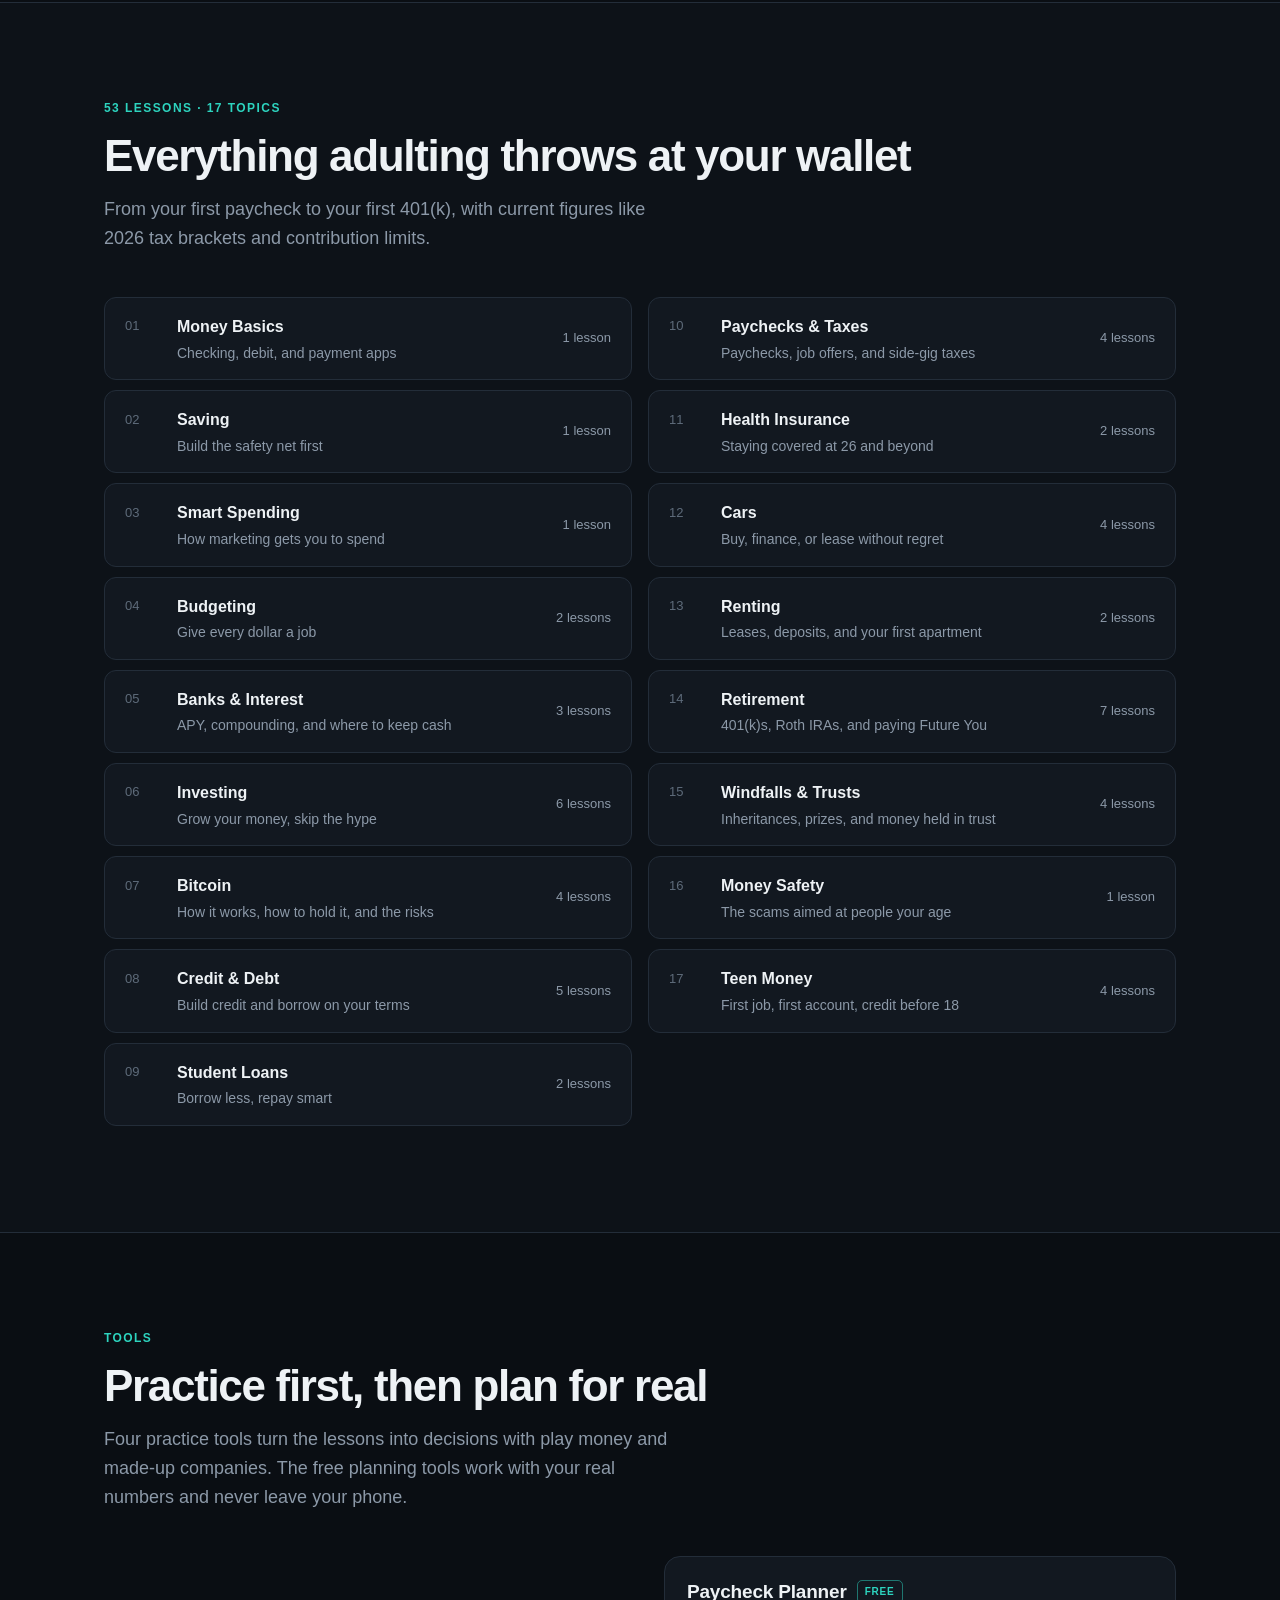
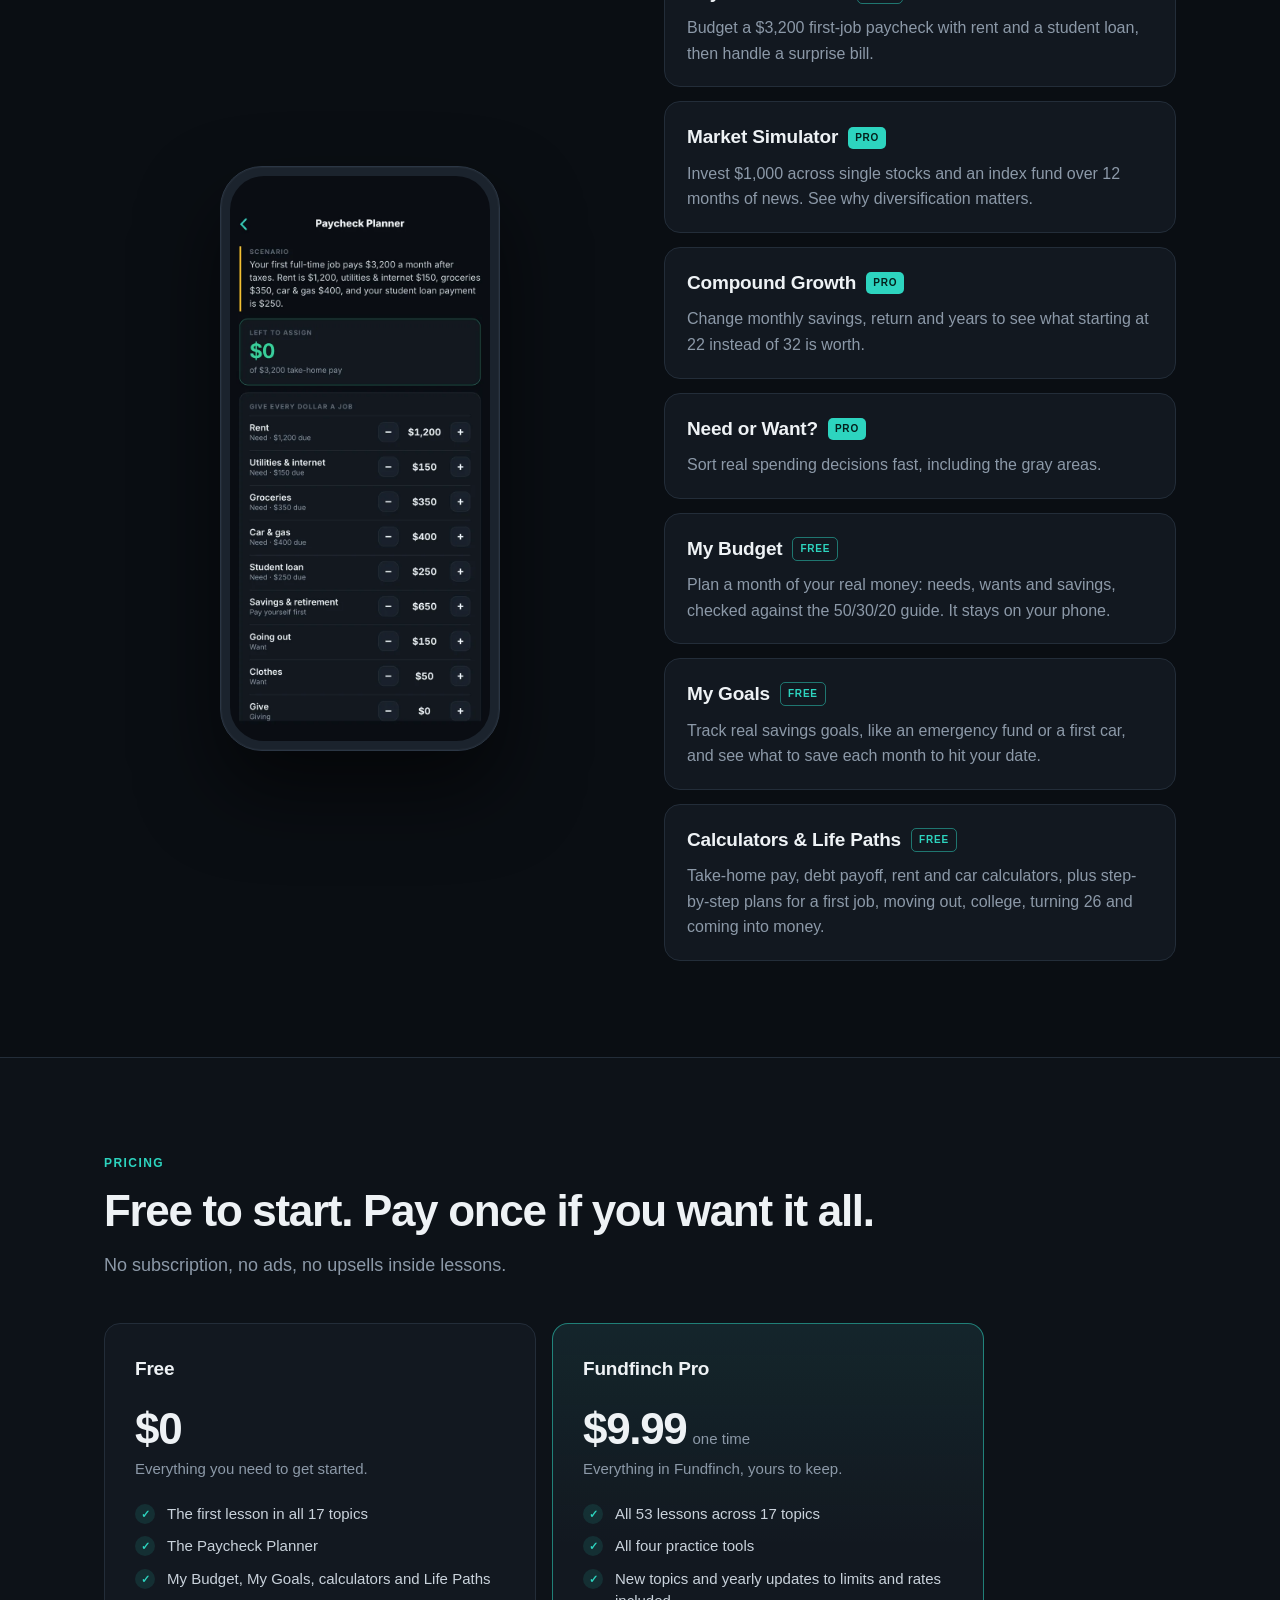
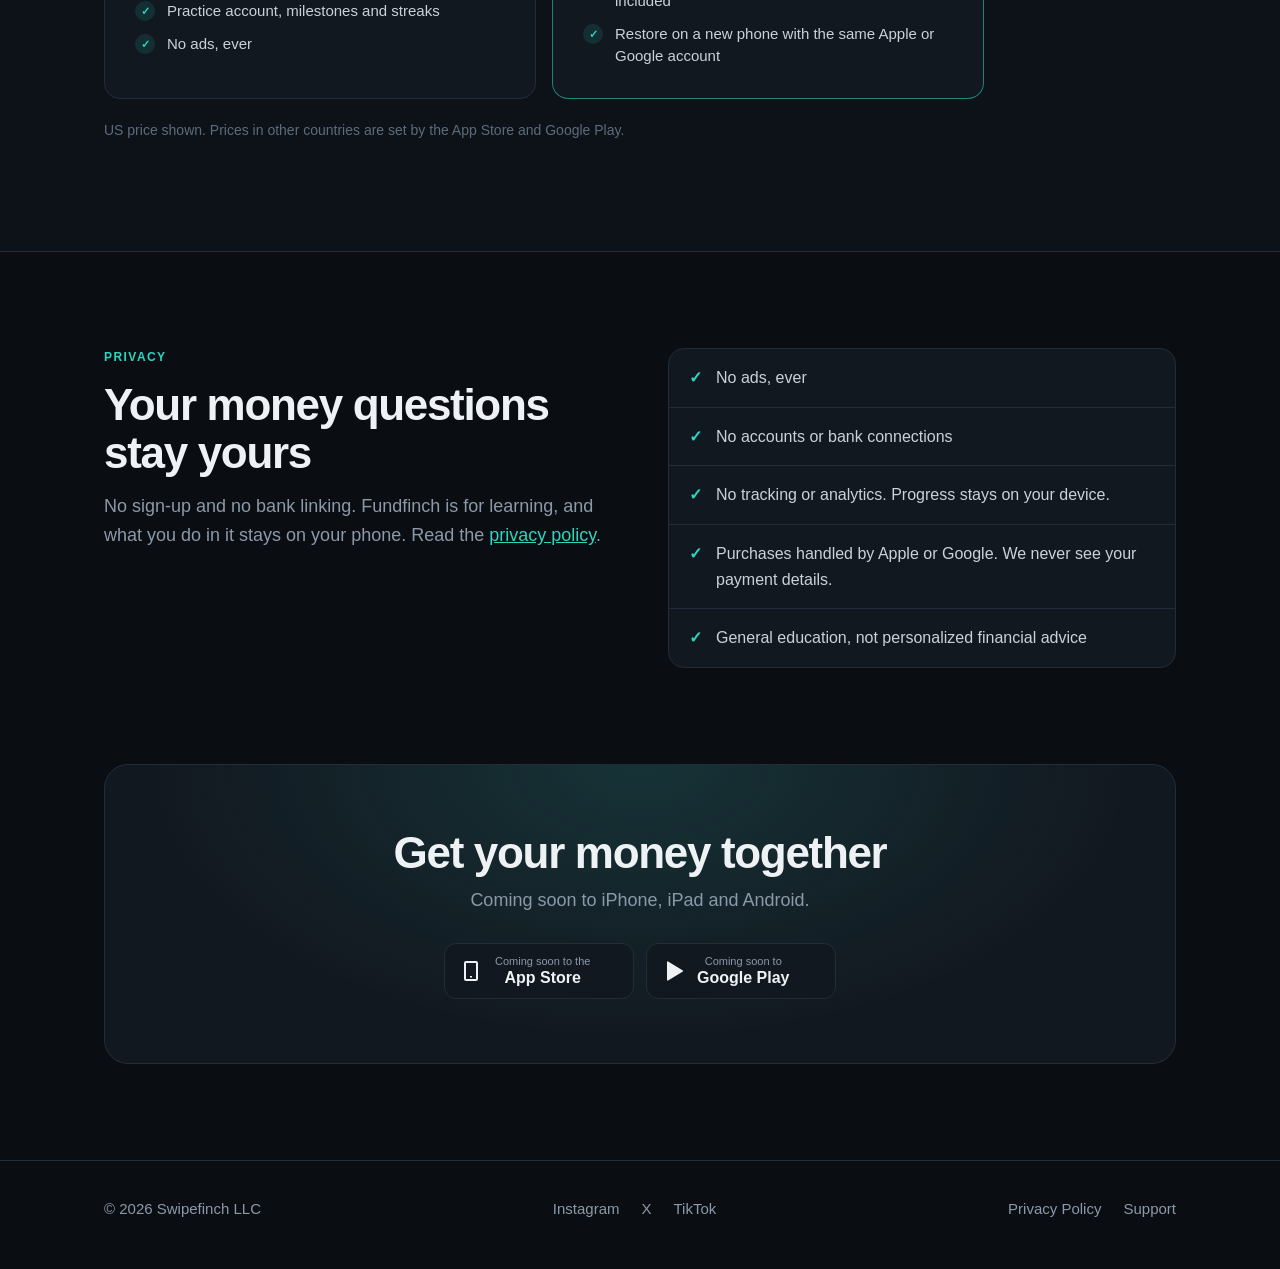
==== commit 39d95c84: "Add chores, profiles, read-aloud, budget and goals to the site" ====
--- a/index.html
+++ b/index.html
@@ -113,9 +113,9 @@
 
   <section id="tools">
     <div class="wrap">
-      <p class="label">Practice tools</p>
-      <h2>Try it before it’s your real money</h2>
-      <p class="section-lead">Four hands-on tools turn the lessons into decisions. Everything uses play money and made-up companies.</p>
+      <p class="label">Tools</p>
+      <h2>Practice first, then plan for real</h2>
+      <p class="section-lead">Four practice tools turn the lessons into decisions with play money and made-up companies. The free planning tools work with your real numbers and never leave your phone.</p>
       <div class="tools">
         <div class="tool-shot"><div class="device"><img src="img/planner.webp" width="660" height="1434" alt="The Paycheck Planner: a $3,200 take-home paycheck split across rent, groceries, a student loan and savings."></div></div>
         <div class="tool-list">
@@ -123,6 +123,9 @@
           <div class="card tool"><h3>Market Simulator <span class="pill">PRO</span></h3><p>Invest $1,000 across single stocks and an index fund over 12 months of news. See why diversification matters.</p></div>
           <div class="card tool"><h3>Compound Growth <span class="pill">PRO</span></h3><p>Change monthly savings, return and years to see what starting at 22 instead of 32 is worth.</p></div>
           <div class="card tool"><h3>Need or Want? <span class="pill">PRO</span></h3><p>Sort real spending decisions fast, including the gray areas.</p></div>
+          <div class="card tool"><h3>My Budget <span class="pill free">FREE</span></h3><p>Plan a month of your real money: needs, wants and savings, checked against the 50/30/20 guide. It stays on your phone.</p></div>
+          <div class="card tool"><h3>My Goals <span class="pill free">FREE</span></h3><p>Track real savings goals, like an emergency fund or a first car, and see what to save each month to hit your date.</p></div>
+          <div class="card tool"><h3>Calculators &amp; Life Paths <span class="pill free">FREE</span></h3><p>Take-home pay, debt payoff, rent and car calculators, plus step-by-step plans for a first job, moving out, college, turning 26 and coming into money.</p></div>
         </div>
       </div>
     </div>
@@ -141,6 +144,7 @@
           <ul class="ticks">
             <li>The first lesson in all 17 topics</li>
             <li>The Paycheck Planner</li>
+            <li>My Budget, My Goals, calculators and Life Paths</li>
             <li>Practice account, milestones and streaks</li>
             <li>No ads, ever</li>
           </ul>
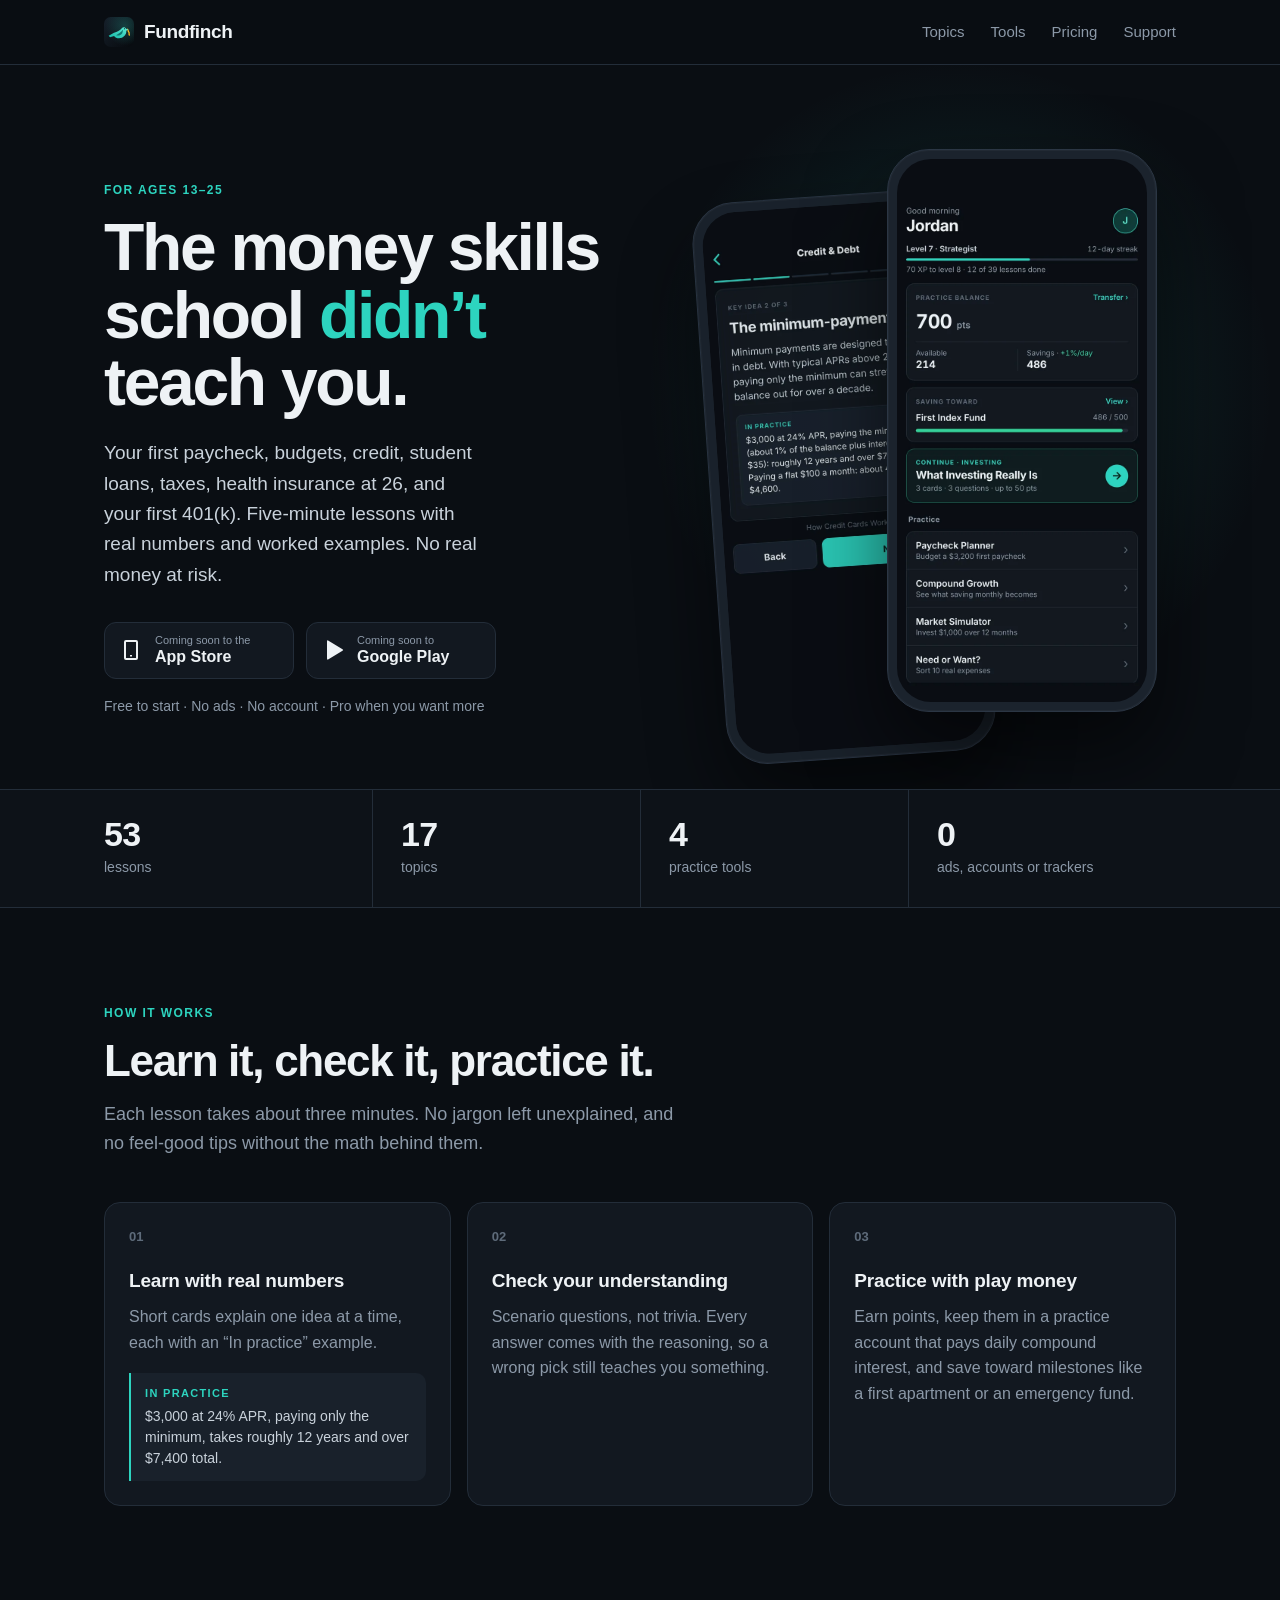
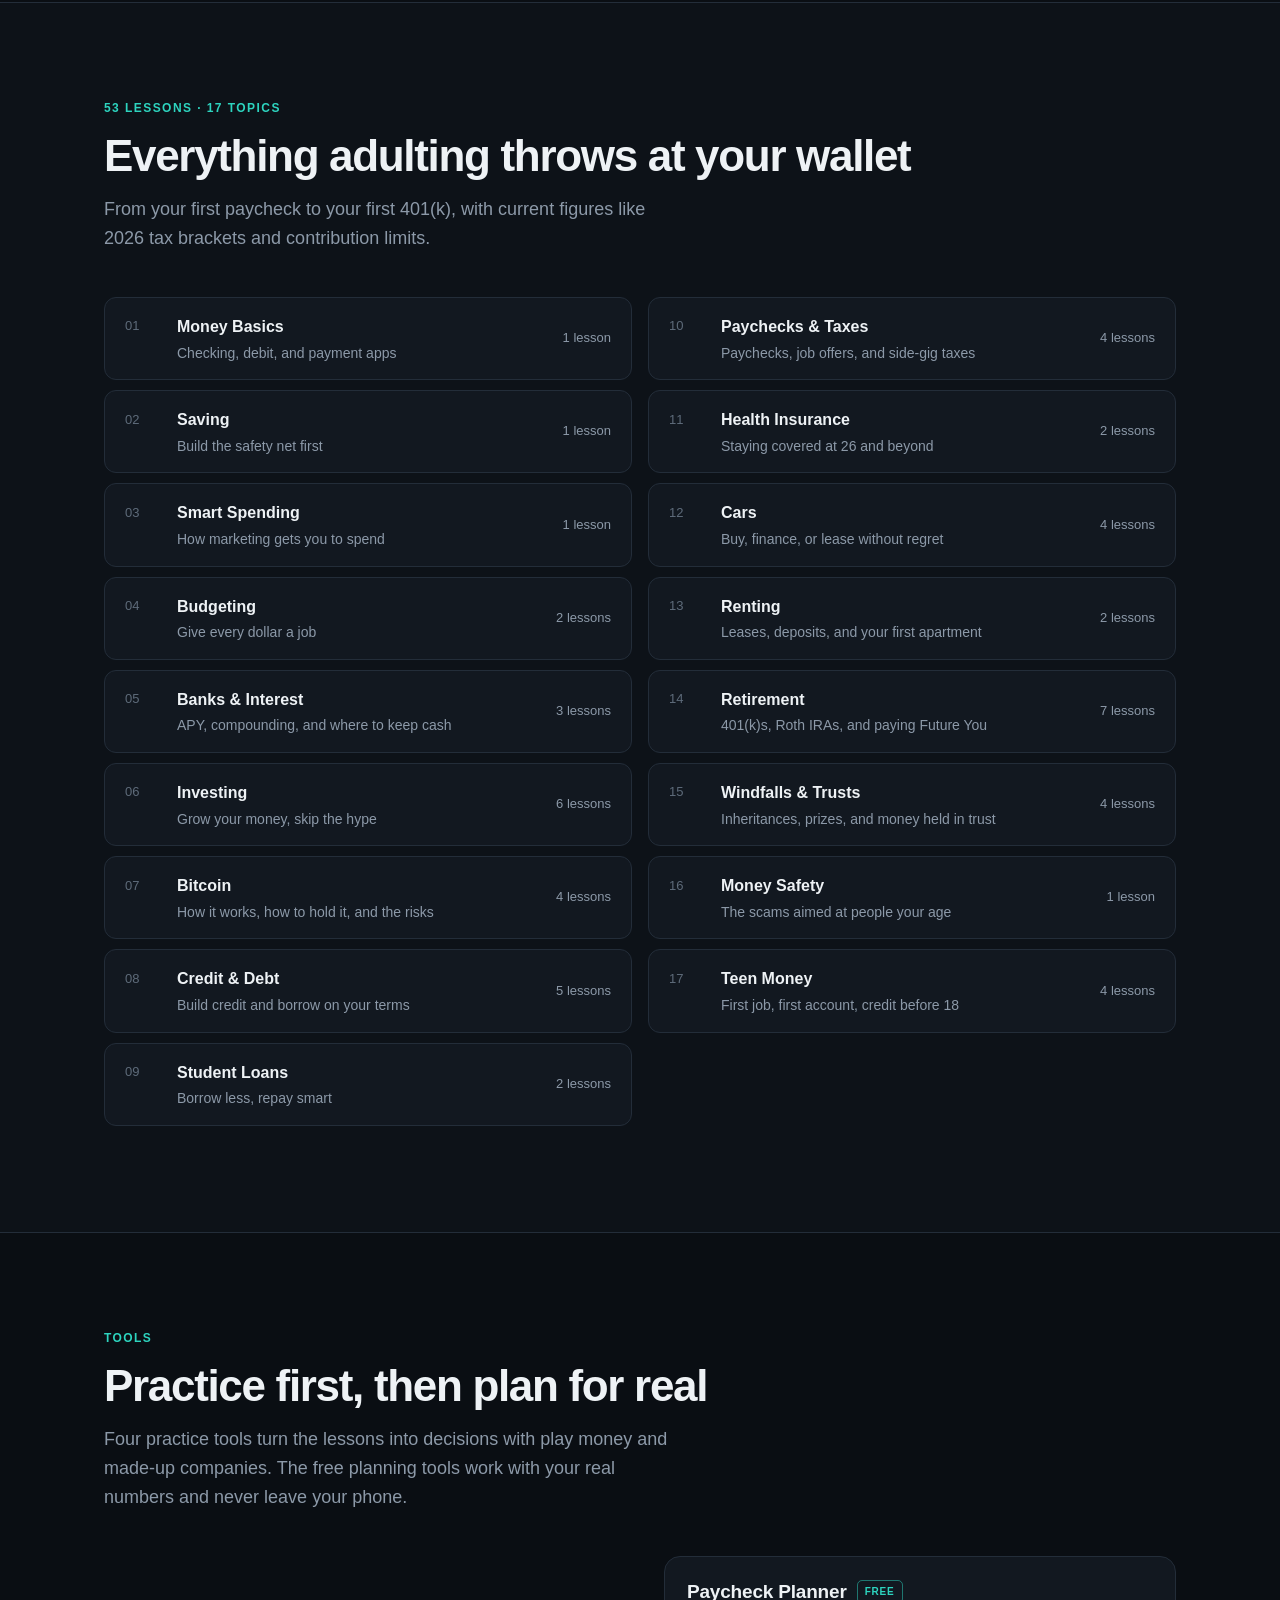
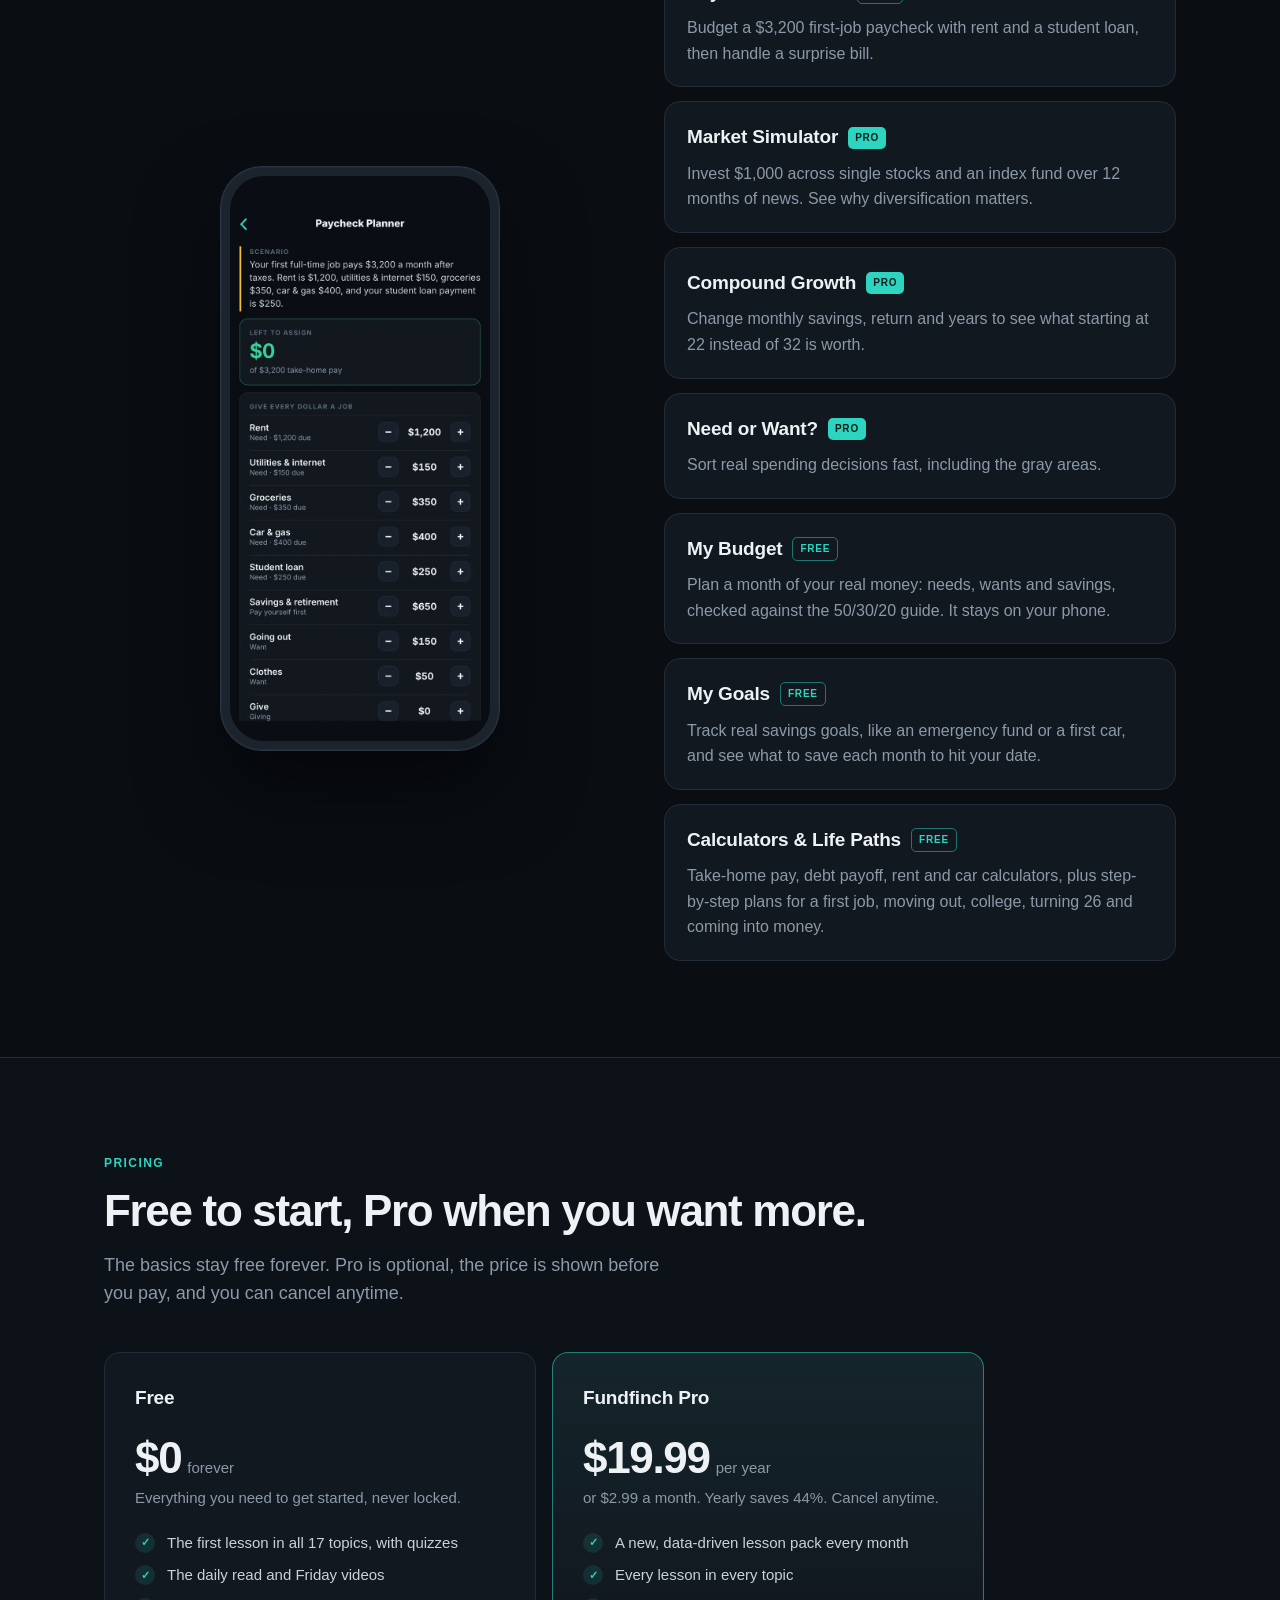
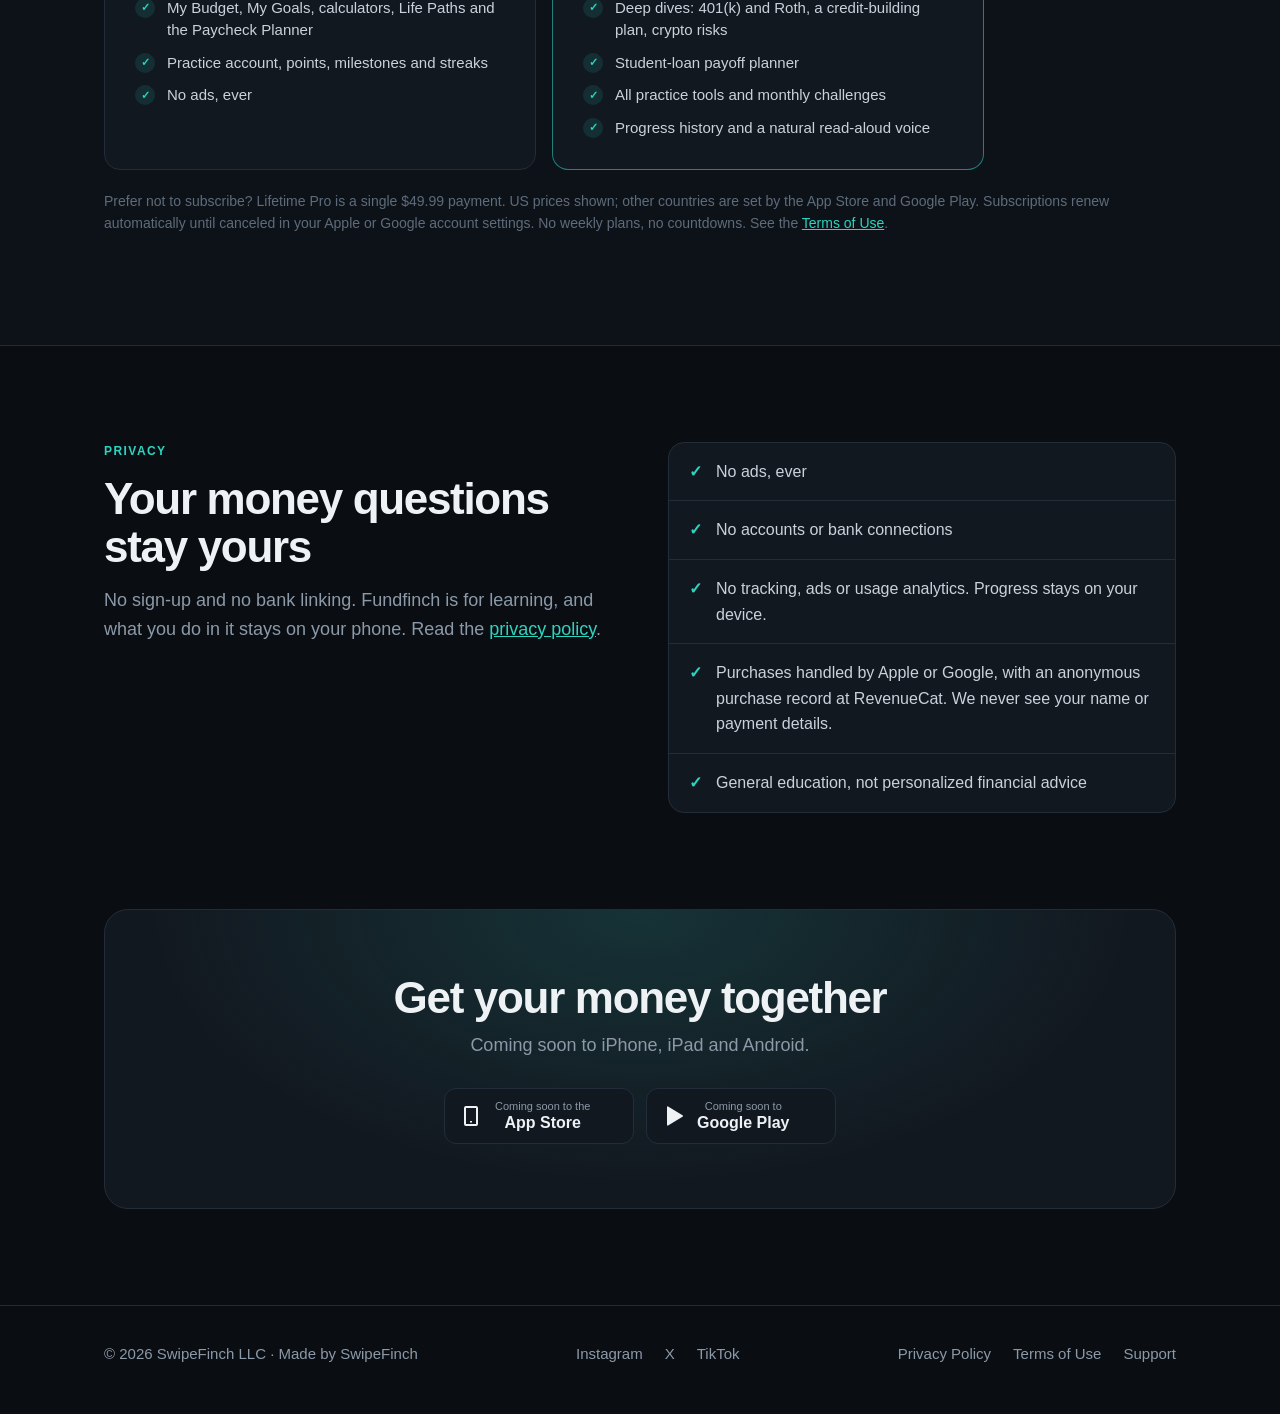
==== commit 4c899291: "Free + Pro pricing, Terms of Use, RevenueCat privacy notes, Made by SwipeFinch" ====
--- a/index.html
+++ b/index.html
@@ -39,7 +39,7 @@
           <a class="store" aria-disabled="true"><svg viewBox="0 0 24 24" aria-hidden="true"><path d="M7 2h10a2 2 0 0 1 2 2v16a2 2 0 0 1-2 2H7a2 2 0 0 1-2-2V4a2 2 0 0 1 2-2zm0 2v16h10V4H7zm4 13h2v1.5h-2z"/></svg><span><small>Coming soon to the</small>App Store</span></a>
           <a class="store" aria-disabled="true"><svg viewBox="0 0 24 24" aria-hidden="true"><path d="M6 3.5v17a1 1 0 0 0 1.5.86l14-8.5a1 1 0 0 0 0-1.72l-14-8.5A1 1 0 0 0 6 3.5z"/></svg><span><small>Coming soon to</small>Google Play</span></a>
         </div>
-        <p class="note">Free to start · No ads · No account · Pro is a one-time purchase</p>
+        <p class="note">Free to start · No ads · No account · Pro when you want more</p>
       </div>
 
       <div class="phones" aria-label="Fundfinch app screens">
@@ -134,34 +134,36 @@
   <section id="pricing" class="alt">
     <div class="wrap">
       <p class="label">Pricing</p>
-      <h2>Free to start. Pay once if you want it all.</h2>
-      <p class="section-lead">No subscription, no ads, no upsells inside lessons.</p>
+      <h2>Free to start, Pro when you want more.</h2>
+      <p class="section-lead">The basics stay free forever. Pro is optional, the price is shown before you pay, and you can cancel anytime.</p>
       <div class="plans">
         <div class="card plan">
           <h3>Free</h3>
-          <div class="price num">$0</div>
-          <p class="tag">Everything you need to get started.</p>
+          <div class="price num">$0<small>forever</small></div>
+          <p class="tag">Everything you need to get started, never locked.</p>
           <ul class="ticks">
-            <li>The first lesson in all 17 topics</li>
-            <li>The Paycheck Planner</li>
-            <li>My Budget, My Goals, calculators and Life Paths</li>
-            <li>Practice account, milestones and streaks</li>
+            <li>The first lesson in all 17 topics, with quizzes</li>
+            <li>The daily read and Friday videos</li>
+            <li>My Budget, My Goals, calculators, Life Paths and the Paycheck Planner</li>
+            <li>Practice account, points, milestones and streaks</li>
             <li>No ads, ever</li>
           </ul>
         </div>
         <div class="card plan pro">
           <h3>Fundfinch Pro</h3>
-          <div class="price num">$9.99<small>one time</small></div>
-          <p class="tag">Everything in Fundfinch, yours to keep.</p>
+          <div class="price num">$19.99<small>per year</small></div>
+          <p class="tag">or $2.99 a month. Yearly saves 44%. Cancel anytime.</p>
           <ul class="ticks">
-            <li>All 53 lessons across 17 topics</li>
-            <li>All four practice tools</li>
-            <li>New topics and yearly updates to limits and rates included</li>
-            <li>Restore on a new phone with the same Apple or Google account</li>
+            <li>A new, data-driven lesson pack every month</li>
+            <li>Every lesson in every topic</li>
+            <li>Deep dives: 401(k) and Roth, a credit-building plan, crypto risks</li>
+            <li>Student-loan payoff planner</li>
+            <li>All practice tools and monthly challenges</li>
+            <li>Progress history and a natural read-aloud voice</li>
           </ul>
         </div>
       </div>
-      <p class="fine">US price shown. Prices in other countries are set by the App Store and Google Play.</p>
+      <p class="fine">Prefer not to subscribe? Lifetime Pro is a single $49.99 payment. US prices shown; other countries are set by the App Store and Google Play. Subscriptions renew automatically until canceled in your Apple or Google account settings. No weekly plans, no countdowns. See the <a href="terms.html">Terms of Use</a>.</p>
     </div>
   </section>
 
@@ -175,8 +177,8 @@
       <ul class="rows">
         <li>No ads, ever</li>
         <li>No accounts or bank connections</li>
-        <li>No tracking or analytics. Progress stays on your device.</li>
-        <li>Purchases handled by Apple or Google. We never see your payment details.</li>
+        <li>No tracking, ads or usage analytics. Progress stays on your device.</li>
+        <li>Purchases handled by Apple or Google, with an anonymous purchase record at RevenueCat. We never see your name or payment details.</li>
         <li>General education, not personalized financial advice</li>
       </ul>
     </div>
@@ -198,9 +200,9 @@
 
 <footer>
   <div class="wrap">
-    <span>© 2026 Swipefinch LLC</span>
+    <span>© 2026 SwipeFinch LLC · <a href="https://swipefinch.com" rel="noopener">Made by SwipeFinch</a></span>
     <nav aria-label="Fundfinch on social media"><a href="https://instagram.com/fundfinch" rel="noopener">Instagram</a><a href="https://x.com/fundfinch" rel="noopener">X</a><a href="https://www.tiktok.com/@fundfinch" rel="noopener">TikTok</a></nav>
-    <nav><a href="privacy.html">Privacy Policy</a><a href="support.html">Support</a></nav>
+    <nav><a href="privacy.html">Privacy Policy</a><a href="terms.html">Terms of Use</a><a href="support.html">Support</a></nav>
   </div>
 </footer>
 
--- a/style.css
+++ b/style.css
@@ -189,3 +189,4 @@
   .store { min-width: 0; }
   footer .wrap { flex-direction: column; align-items: flex-start; }
 }
+footer nav a { white-space: nowrap; }
